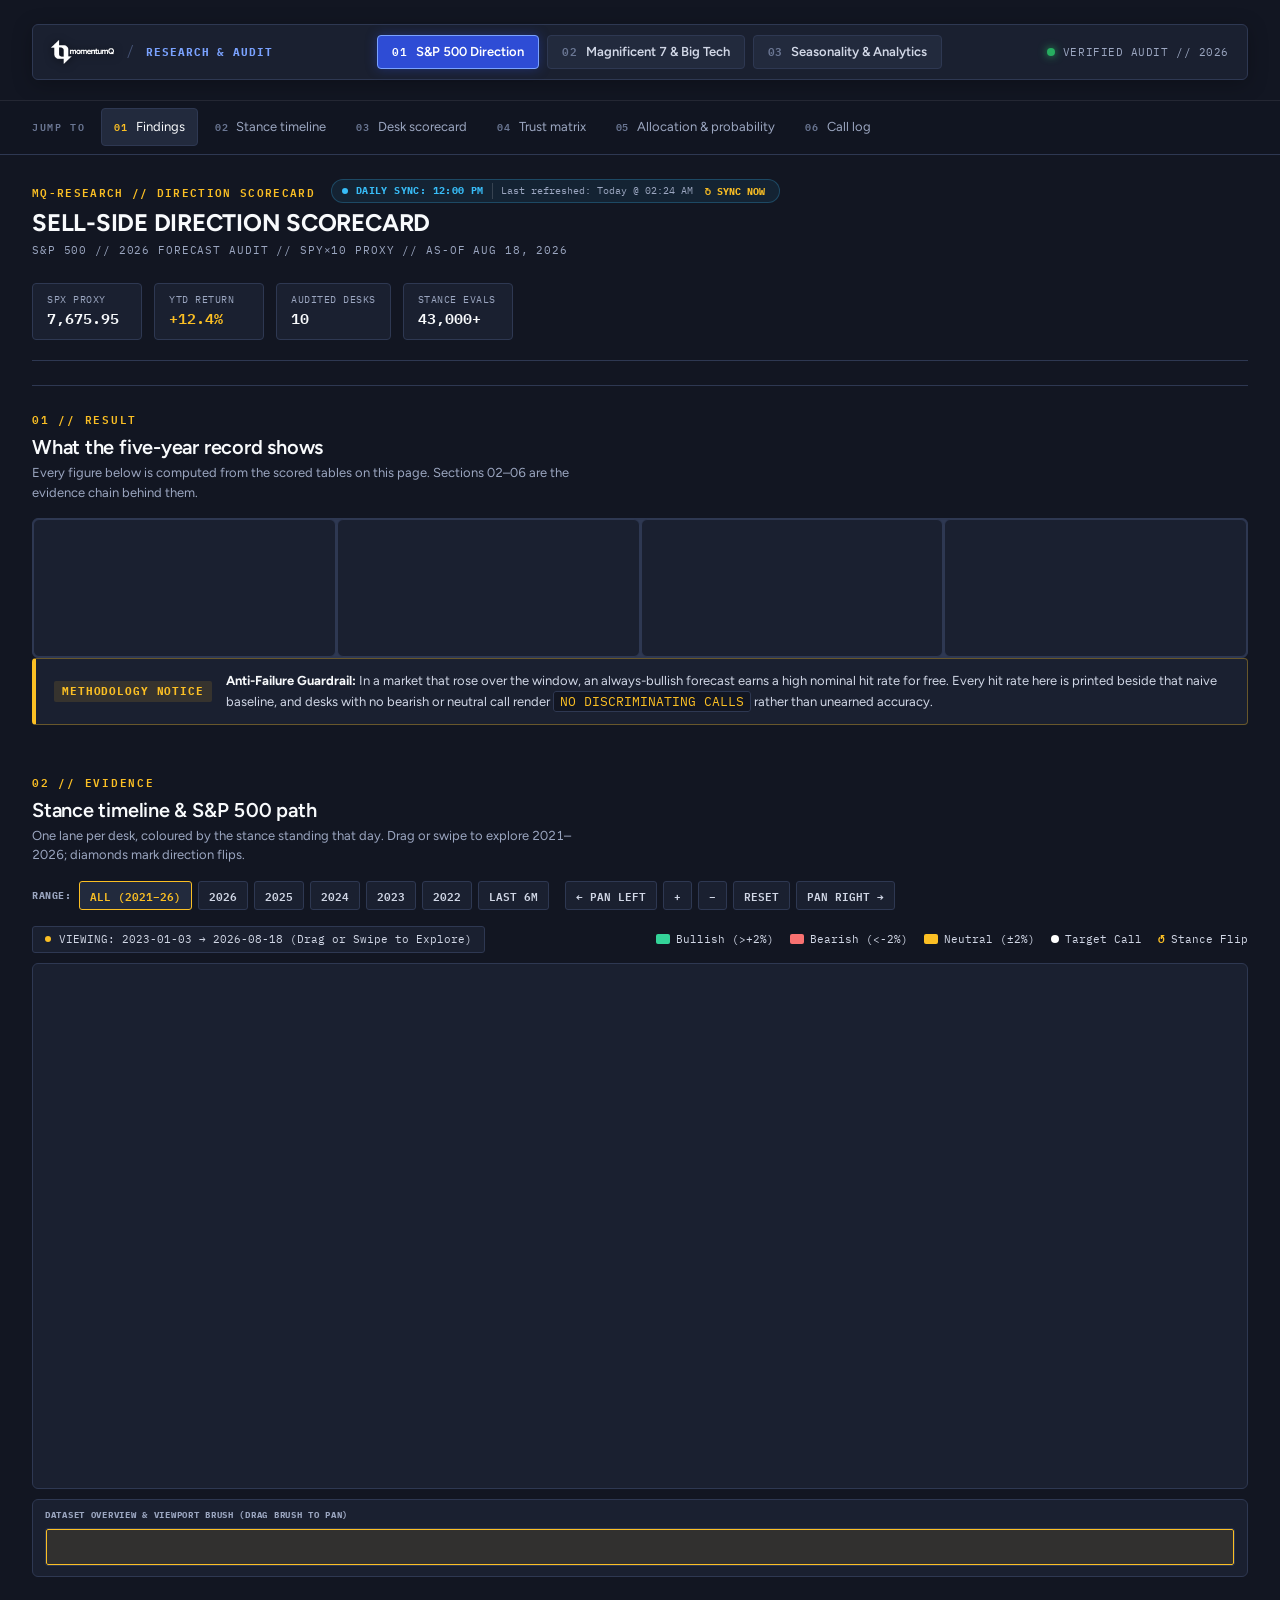
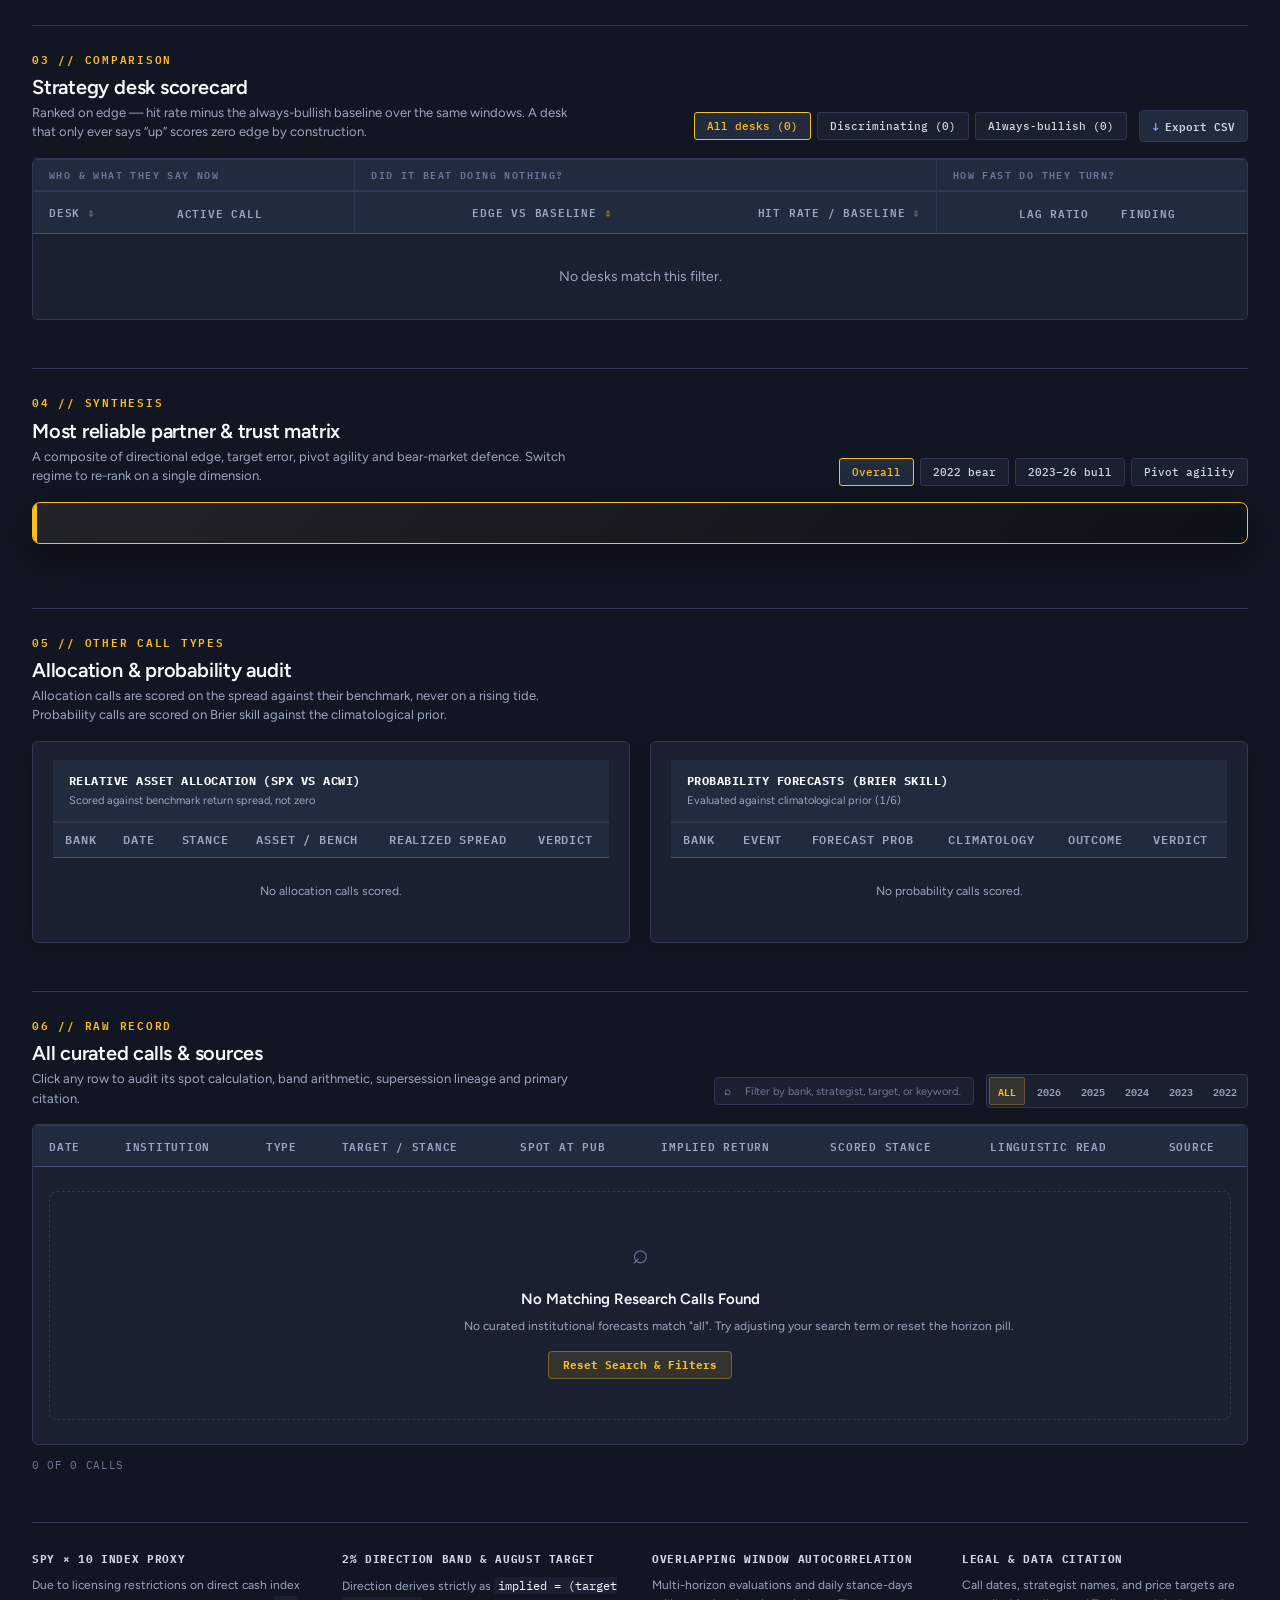
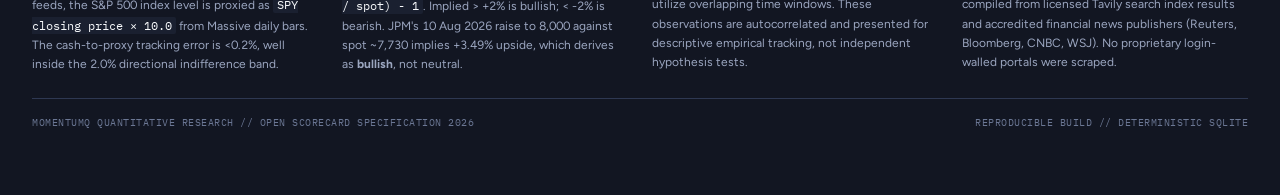
==== web/index.html @ 273754e3 "feat(ui): implement 3-pass quantitative blotter design and frontend polish - Unify design system wit" ====
<!DOCTYPE html>
<html lang="en">
<head>
  <meta charset="UTF-8">
  <meta name="viewport" content="width=device-width, initial-scale=1.0">
  <title>Sell-Side Direction Scorecard — S&amp;P 500 (2026)</title>
  <meta name="description" content="Directional and allocation scorecard evaluating 2026 S&amp;P 500 sell-side research calls against realized market moves and benchmark performance.">
  <link rel="preconnect" href="https://fonts.googleapis.com">
  <link rel="preconnect" href="https://fonts.gstatic.com" crossorigin>
  <link href="https://fonts.googleapis.com/css2?family=Figtree:ital,wght@0,400;0,500;0,600;0,700;0,800;1,400&family=IBM+Plex+Mono:ital,wght@0,400;0,500;0,600;0,700;1,400&family=IBM+Plex+Sans:ital,wght@0,400;0,500;0,600;0,700;1,400&display=swap" rel="stylesheet">
  <link rel="stylesheet" href="styles.css">
</head>
<body>
  <div class="blotter-container">
    <!-- Top Global App Navigation -->
    <div class="app-global-nav">
      <div class="nav-brand-wrap">
        <a href="index.html" class="nav-brand-link" style="display:flex; align-items:center; text-decoration:none;">
          <img src="images/logo.png" alt="MomentumQ" class="nav-brand-logo" height="24">
        </a>
        <span class="nav-brand-divider">/</span>
        <span class="nav-brand-suite">RESEARCH &amp; AUDIT</span>
      </div>
      <div class="nav-tabs-wrapper">
        <a href="index.html" class="nav-page-btn active" aria-current="page"><span class="nav-page-num">01</span> S&amp;P 500 Direction</a>
        <a href="mag7.html" class="nav-page-btn"><span class="nav-page-num">02</span> Magnificent 7 &amp; Big Tech</a>
        <a href="seasonality.html" class="nav-page-btn"><span class="nav-page-num">03</span> Seasonality &amp; Analytics</a>
      </div>
      <div class="nav-status-badge">
        <span class="live-pulse"></span>
        <span>VERIFIED AUDIT // 2026</span>
      </div>
    </div>

    <!-- Sticky section index: a 6-screen page needs a way back -->
    <nav class="section-rail" id="sectionRail" aria-label="Section navigation">
      <span class="rail-label">JUMP TO</span>
      <div class="rail-links">
        <a class="rail-link" href="#sectionFindings"><span class="rail-num">01</span> Findings</a>
        <a class="rail-link" href="#sectionTimeline"><span class="rail-num">02</span> Stance timeline</a>
        <a class="rail-link" href="#sectionScorecard"><span class="rail-num">03</span> Desk scorecard</a>
        <a class="rail-link" href="#sectionPartners"><span class="rail-num">04</span> Trust matrix</a>
        <a class="rail-link" href="#sectionMacro"><span class="rail-num">05</span> Allocation &amp; probability</a>
        <a class="rail-link" href="#sectionCalls"><span class="rail-num">06</span> Call log</a>
      </div>
    </nav>

    <!-- Header -->
    <header class="blotter-header">
      <div class="brand-row">
        <div class="brand-title">
          <div class="brand-top-meta">
            <span class="brand-tag">MQ-RESEARCH // DIRECTION SCORECARD</span>
            <div class="sync-status-indicator" id="syncStatusIndicator">
              <span class="sync-dot pulsing"></span>
              <span class="sync-text" id="syncStatusText">DAILY SYNC: 12:00 PM</span>
              <span class="sync-time" id="syncTimeText">Last refreshed: Checking...</span>
              <button class="sync-now-btn" id="syncNowBtn" title="Fetch latest data from database immediately">&#8635; SYNC NOW</button>
            </div>
          </div>
          <h1>SELL-SIDE DIRECTION SCORECARD</h1>
          <span class="subhead">S&amp;P 500 // 2026 FORECAST AUDIT // SPY&times;10 PROXY // AS-OF AUG 18, 2026</span>
        </div>
        <div class="stats-ticker" id="statsTicker">
          <div class="ticker-box">
            <span class="ticker-label">SPX PROXY</span>
            <span class="ticker-val" id="tickerSpx">7,675.95</span>
          </div>
          <div class="ticker-box">
            <span class="ticker-label">YTD RETURN</span>
            <span class="ticker-val highlight-gold" id="tickerYtd">+12.4%</span>
          </div>
          <div class="ticker-box">
            <span class="ticker-label">AUDITED DESKS</span>
            <span class="ticker-val" id="tickerDesks">10</span>
          </div>
          <div class="ticker-box">
            <span class="ticker-label">STANCE EVALS</span>
            <span class="ticker-val" id="tickerObs">43,000+</span>
          </div>
        </div>
      </div>
    </header>

    <!-- Findings: the page states its result before showing the evidence -->
    <section class="section-findings" id="sectionFindings">
      <div class="section-title-row">
        <div class="section-heading">
          <span class="section-kicker">01 // RESULT</span>
          <h2>What the five-year record shows</h2>
          <span class="section-meta">Every figure below is computed from the scored tables on this page. Sections 02&ndash;06 are the evidence chain behind them.</span>
        </div>
      </div>
      <div class="findings-grid" id="findingsGrid">
        <div class="skeleton-card skeleton-shimmer"><div class="skeleton-box" style="width:40%;"></div><div class="skeleton-box" style="width:75%; height:28px;"></div><div class="skeleton-box" style="width:90%;"></div></div>
        <div class="skeleton-card skeleton-shimmer"><div class="skeleton-box" style="width:40%;"></div><div class="skeleton-box" style="width:75%; height:28px;"></div><div class="skeleton-box" style="width:90%;"></div></div>
        <div class="skeleton-card skeleton-shimmer"><div class="skeleton-box" style="width:40%;"></div><div class="skeleton-box" style="width:75%; height:28px;"></div><div class="skeleton-box" style="width:90%;"></div></div>
        <div class="skeleton-card skeleton-shimmer"><div class="skeleton-box" style="width:40%;"></div><div class="skeleton-box" style="width:75%; height:28px;"></div><div class="skeleton-box" style="width:90%;"></div></div>
      </div>
      <div class="alert-banner">
        <div class="alert-badge">METHODOLOGY NOTICE</div>
        <div class="alert-text">
          <strong>Anti-Failure Guardrail:</strong> In a market that rose over the window, an always-bullish forecast earns a high nominal hit rate for free. Every hit rate here is printed beside that naive baseline, and desks with no bearish or neutral call render <code>NO DISCRIMINATING CALLS</code> rather than unearned accuracy.
        </div>
      </div>
    </section>

    <!-- Hero Stance Timeline Section -->
    <section class="section-timeline" id="sectionTimeline">
      <div class="section-title-row">
        <div class="section-heading">
          <span class="section-kicker">02 // EVIDENCE</span>
          <h2>Stance timeline &amp; S&amp;P&nbsp;500 path</h2>
          <span class="section-meta">One lane per desk, coloured by the stance standing that day. Drag or swipe to explore 2021&ndash;2026; diamonds mark direction flips.</span>
        </div>
        <div class="timeline-controls-bar">
          <div class="timeline-presets">
            <span class="preset-label">RANGE:</span>
            <button class="preset-btn active" data-range="all" id="rangeAll">ALL (2021–26)</button>
            <button class="preset-btn" data-range="2026" id="range2026">2026</button>
            <button class="preset-btn" data-range="2025" id="range2025">2025</button>
            <button class="preset-btn" data-range="2024" id="range2024">2024</button>
            <button class="preset-btn" data-range="2023" id="range2023">2023</button>
            <button class="preset-btn" data-range="2022" id="range2022">2022</button>
            <button class="preset-btn" data-range="6m" id="range6m">LAST 6M</button>
          </div>
          <div class="timeline-pan-nav">
            <button class="nav-btn" id="panLeftBtn" title="Pan Left (Earlier)">&larr; PAN LEFT</button>
            <button class="nav-btn" id="zoomInBtn" title="Zoom In">+</button>
            <button class="nav-btn" id="zoomOutBtn" title="Zoom Out">&minus;</button>
            <button class="nav-btn" id="panResetBtn" title="Reset Range">RESET</button>
            <button class="nav-btn" id="panRightBtn" title="Pan Right (Later)">PAN RIGHT &rarr;</button>
          </div>
        </div>
      </div>

      <div class="timeline-status-row">
        <div class="timeline-range-badge" id="timelineRangeBadge">
          <span class="range-dot"></span>
          <span id="rangeBadgeText">VIEWING: 2023-01-03 &rarr; 2026-08-18 (Drag or Swipe to Explore)</span>
        </div>
        <div class="timeline-legend">
          <span class="legend-item"><span class="legend-box stance-bullish"></span> Bullish (&gt;+2%)</span>
          <span class="legend-item"><span class="legend-box stance-bearish"></span> Bearish (&lt;-2%)</span>
          <span class="legend-item"><span class="legend-box stance-neutral"></span> Neutral (&plusmn;2%)</span>
          <span class="legend-item"><span class="legend-dot call-dot-icon"></span> Target Call</span>
          <span class="legend-item"><span class="legend-flip-icon">&olarr;</span> Stance Flip</span>
        </div>
      </div>

      <div class="timeline-canvas-container" id="timelineContainer">
        <!-- Dynamic Interactive Timeline SVG rendered here -->
        <svg id="timelineSvg" preserveAspectRatio="xMidYMid meet"></svg>
        <div class="timeline-crosshair" id="timelineCrosshair" style="display: none;"></div>
        <div class="timeline-tooltip" id="timelineTooltip" style="display: none;"></div>
      </div>

      <!-- Mini-Map Overview Navigator -->
      <div class="minimap-container" id="minimapContainer">
        <div class="minimap-label">DATASET OVERVIEW &amp; VIEWPORT BRUSH (DRAG BRUSH TO PAN)</div>
        <div class="minimap-canvas-box">
          <svg id="minimapSvg" preserveAspectRatio="none"></svg>
          <div class="minimap-brush" id="minimapBrush"></div>
        </div>
      </div>
    </section>

    <!-- Scorecard Blotter Section -->
    <section class="section-scorecard" id="sectionScorecard">
      <div class="section-title-row">
        <div class="section-heading">
          <span class="section-kicker">03 // COMPARISON</span>
          <h2>Strategy desk scorecard</h2>
          <span class="section-meta">Ranked on edge &mdash; hit rate minus the always-bullish baseline over the same windows. A desk that only ever says &ldquo;up&rdquo; scores zero edge by construction.</span>
        </div>
        <div class="section-controls">
          <div class="table-filter-tabs" id="scorecardFilterTabs">
            <button class="tab-btn active" data-filter="all" id="tabAll">All desks</button>
            <button class="tab-btn" data-filter="discriminating" id="tabDiscrim">Discriminating</button>
            <button class="tab-btn" data-filter="always_bullish" id="tabAlwaysBullish">Always-bullish</button>
          </div>
          <button class="export-btn" id="exportScorecardCsvBtn" title="Export Desk Scorecard as CSV">
            <span class="export-icon">&darr;</span> Export CSV
          </button>
        </div>
      </div>

      <div class="table-responsive">
        <table class="blotter-table" id="scorecardTable">
          <thead>
            <tr class="col-groups">
              <th colspan="2">WHO &amp; WHAT THEY SAY NOW</th>
              <th colspan="2" class="group-start">DID IT BEAT DOING NOTHING?</th>
              <th colspan="2" class="group-start">HOW FAST DO THEY TURN?</th>
            </tr>
            <tr>
              <th class="sortable" tabindex="0" role="columnheader" aria-sort="none" data-sort="name">DESK <span class="sort-icon">&updownarrow;</span></th>
              <th>ACTIVE CALL</th>
              <th class="sortable text-right group-start" tabindex="0" role="columnheader" aria-sort="descending" data-sort="stance_day_edge">EDGE VS BASELINE <span class="sort-icon">&updownarrow;</span></th>
              <th class="sortable text-right" tabindex="0" role="columnheader" aria-sort="none" data-sort="stance_day_hit_rate">HIT RATE / BASELINE <span class="sort-icon">&updownarrow;</span></th>
              <th class="text-right group-start">LAG RATIO</th>
              <th>FINDING</th>
            </tr>
          </thead>
          <tbody id="scorecardTbody">
            <tr class="skeleton-row"><td colspan="6"><div class="skeleton-box skeleton-shimmer"></div></td></tr>
            <tr class="skeleton-row"><td colspan="6"><div class="skeleton-box skeleton-shimmer"></div></td></tr>
            <tr class="skeleton-row"><td colspan="6"><div class="skeleton-box skeleton-shimmer"></div></td></tr>
          </tbody>
        </table>
      </div>
    </section>

    <!-- Most Reliable Partner & Trust Matrix Section -->
    <section class="section-partners" id="sectionPartners">
      <div class="section-title-row">
        <div class="section-heading">
          <span class="section-kicker">04 // SYNTHESIS</span>
          <h2>Most reliable partner &amp; trust matrix</h2>
          <span class="section-meta">A composite of directional edge, target error, pivot agility and bear-market defence. Switch regime to re-rank on a single dimension.</span>
        </div>
        <div class="section-controls">
          <div class="table-filter-tabs" id="partnerRegimeTabs">
            <button class="tab-btn active" data-regime="overall" id="tabRegimeOverall">Overall</button>
            <button class="tab-btn" data-regime="bear" id="tabRegimeBear">2022 bear</button>
            <button class="tab-btn" data-regime="bull" id="tabRegimeBull">2023&ndash;26 bull</button>
            <button class="tab-btn" data-regime="agility" id="tabRegimeAgility">Pivot agility</button>
          </div>
        </div>
      </div>

      <p class="section-meta" id="partnerExclusionNote" style="margin-bottom:1rem;"></p>

      <!-- Spotlight #1 Partner Hero Box -->
      <div class="spotlight-partner-box" id="spotlightPartnerBox">
        <!-- Rendered dynamically by app.js -->
      </div>

      <!-- Partner Reliability Cards Grid -->
      <div class="partner-cards-grid" id="partnerCardsGrid">
        <!-- Rendered dynamically by app.js -->
      </div>
    </section>

    <!-- Allocation & Macro Calls Section -->
    <section class="section-macro" id="sectionMacro">
      <div class="section-title-row">
        <div class="section-heading">
          <span class="section-kicker">05 // OTHER CALL TYPES</span>
          <h2>Allocation &amp; probability audit</h2>
          <span class="section-meta">Allocation calls are scored on the spread against their benchmark, never on a rising tide. Probability calls are scored on Brier skill against the climatological prior.</span>
        </div>
      </div>
      <div class="macro-grid">
        <!-- Allocation Table -->
        <div class="macro-card">
          <div class="card-header">
            <h3>RELATIVE ASSET ALLOCATION (SPX VS ACWI)</h3>
            <span class="card-note">Scored against benchmark return spread, not zero</span>
          </div>
          <table class="blotter-table compact-table">
            <thead>
              <tr>
                <th>BANK</th>
                <th>DATE</th>
                <th>STANCE</th>
                <th>ASSET / BENCH</th>
                <th>REALIZED SPREAD</th>
                <th>VERDICT</th>
              </tr>
            </thead>
            <tbody id="allocationTbody">
              <!-- Rendered by app.js -->
            </tbody>
          </table>
        </div>

        <!-- Probability Table -->
        <div class="macro-card">
          <div class="card-header">
            <h3>PROBABILITY FORECASTS (BRIER SKILL)</h3>
            <span class="card-note">Evaluated against climatological prior (1/6)</span>
          </div>
          <table class="blotter-table compact-table">
            <thead>
              <tr>
                <th>BANK</th>
                <th>EVENT</th>
                <th>FORECAST PROB</th>
                <th>CLIMATOLOGY</th>
                <th>OUTCOME</th>
                <th>VERDICT</th>
              </tr>
            </thead>
            <tbody id="probabilityTbody">
              <!-- Rendered by app.js -->
            </tbody>
          </table>
        </div>
      </div>
    </section>

    <!-- Detailed Call Log Section -->
    <section class="section-calls-log" id="sectionCalls">
      <div class="section-title-row">
        <div class="section-heading">
          <span class="section-kicker">06 // RAW RECORD</span>
          <h2>All curated calls &amp; sources</h2>
          <span class="section-meta">Click any row to audit its spot calculation, band arithmetic, supersession lineage and primary citation.</span>
        </div>
        <div class="calls-filter-controls">
          <div class="search-input-wrapper">
            <span class="search-icon">&telrec;</span>
            <input type="text" id="callsSearchInput" placeholder="Filter by bank, strategist, target, or keyword... (/)" aria-label="Search calls">
            <button class="search-clear-btn" id="callsSearchClearBtn" aria-label="Clear search">&times;</button>
          </div>
          <div class="horizon-filter-pills" id="horizonFilterPills">
            <button class="pill-btn active" data-horizon="all">ALL</button>
            <button class="pill-btn" data-horizon="YE_2026">2026</button>
            <button class="pill-btn" data-horizon="YE_2025">2025</button>
            <button class="pill-btn" data-horizon="YE_2024">2024</button>
            <button class="pill-btn" data-horizon="YE_2023">2023</button>
            <button class="pill-btn" data-horizon="YE_2022">2022</button>
          </div>
        </div>
      </div>
      <div class="table-responsive">
        <table class="blotter-table" id="callsTable">
          <thead>
            <tr>
              <th>DATE</th>
              <th>INSTITUTION</th>
              <th>TYPE</th>
              <th>TARGET / STANCE</th>
              <th>SPOT AT PUB</th>
              <th>IMPLIED RETURN</th>
              <th>SCORED STANCE</th>
              <th>LINGUISTIC READ</th>
              <th>SOURCE</th>
            </tr>
          </thead>
          <tbody id="callsTbody">
            <tr class="skeleton-row"><td colspan="9"><div class="skeleton-box skeleton-shimmer"></div></td></tr>
            <tr class="skeleton-row"><td colspan="9"><div class="skeleton-box skeleton-shimmer"></div></td></tr>
            <tr class="skeleton-row"><td colspan="9"><div class="skeleton-box skeleton-shimmer"></div></td></tr>
          </tbody>
        </table>
      </div>
      <div class="table-footnote">
        <span class="result-count" id="callsResultCount"></span>
        <button class="load-more-btn" id="callsLoadMoreBtn" hidden>SHOW MORE</button>
      </div>
    </section>

    <!-- Technical Footnotes -->
    <footer class="blotter-footer">
      <div class="footer-grid">
        <div class="footer-col">
          <h4>SPY &times; 10 INDEX PROXY</h4>
          <p>
            Due to licensing restrictions on direct cash index feeds, the S&amp;P 500 index level is proxied as <code>SPY closing price &times; 10.0</code> from Massive daily bars. The cash-to-proxy tracking error is &lt;0.2%, well inside the 2.0% directional indifference band.
          </p>
        </div>
        <div class="footer-col">
          <h4>2% DIRECTION BAND &amp; AUGUST TARGET</h4>
          <p>
            Direction derives strictly as <code>implied = (target / spot) - 1</code>. Implied &gt; +2% is bullish; &lt; -2% is bearish. JPM's 10 Aug 2026 raise to 8,000 against spot ~7,730 implies +3.49% upside, which derives as <strong>bullish</strong>, not neutral.
          </p>
        </div>
        <div class="footer-col">
          <h4>OVERLAPPING WINDOW AUTOCORRELATION</h4>
          <p>
            Multi-horizon evaluations and daily stance-days utilize overlapping time windows. These observations are autocorrelated and presented for descriptive empirical tracking, not independent hypothesis tests.
          </p>
        </div>
        <div class="footer-col">
          <h4>LEGAL &amp; DATA CITATION</h4>
          <p>
            Call dates, strategist names, and price targets are compiled from licensed Tavily search index results and accredited financial news publishers (Reuters, Bloomberg, CNBC, WSJ). No proprietary login-walled portals were scraped.
          </p>
        </div>
      </div>
      <div class="footer-bottom">
        <span>MOMENTUMQ QUANTITATIVE RESEARCH // OPEN SCORECARD SPECIFICATION 2026</span>
        <span>REPRODUCIBLE BUILD // DETERMINISTIC SQLITE</span>
      </div>
    </footer>
  </div>

  <!-- Call Detail Modal / Drawer -->
  <div class="modal-backdrop" id="modalBackdrop" style="display: none;" role="dialog" aria-modal="true" aria-labelledby="modalTitle">
    <div class="modal-dialog">
      <div class="modal-header">
        <div class="modal-title-box">
          <span class="modal-tag" id="modalTag">CALL DETAIL INSPECTOR</span>
          <h3 id="modalTitle">JPMorgan — 2026-08-10 Target 8,000</h3>
        </div>
        <button class="modal-close-btn" id="modalCloseBtn" aria-label="Close dialog">&times;</button>
      </div>
      <div class="modal-body" id="modalBody">
        <!-- Rendered by app.js -->
      </div>
    </div>
  </div>

  <!-- Floating Back to Top Button -->
  <button id="backToTopBtn" class="back-to-top-btn" title="Back to top" aria-label="Back to top">&uarr;</button>

  <script src="app.js"></script>
</body>
</html>
---- web/styles.css ----
/* ==========================================================================
   SELL-SIDE DIRECTION SCORECARD — MOMENTUMQ DESIGN SYSTEM
   Art Direction: MomentumQ Blueprint (matching moq-website & vorenq)
   Fonts: Figtree, IBM Plex Sans & IBM Plex Mono
   Palette: Deep Navy Canvas (#1a1f2e), Slate Surface (#222838),
            MomentumQ Royal Accent (#2e4cd5 / #7aa2ff), Okabe Status
   ========================================================================== */

:root {
  /* Surfaces — matching institutional quantitative design system */
  --bg-canvas: #121622;
  --bg-surface: #1a2030;
  --bg-surface-elevated: #222a3d;
  --bg-surface-hover: #2b354d;
  --bg-input: #0f131d;
  --bg-rail: rgba(18, 22, 34, 0.96);

  /* Hairlines & Rules */
  --border-subtle: #2e3852;
  --border-strong: #455375;
  --border-focus: #7aa2ff;
  --border-hairline: rgba(255, 255, 255, 0.08);

  /* Ink Ramp — WCAG 2.1 AA compliant */
  --text-primary: #f8fafc;
  --text-secondary: #d1d7e6;
  --text-muted: #9ba6c0;
  --text-dim: #6b7794;

  /* Type scale */
  --fs-display: 1.75rem;   /* 28px — page title */
  --fs-section: 1.25rem;   /* 20px — section title */
  --fs-body: 0.9375rem;    /* 15px — prose */
  --fs-data: 0.875rem;     /* 14px — table cells */
  --fs-meta: 0.8125rem;    /* 13px — descriptions */
  --fs-label: 0.6875rem;   /* 11px — mono kickers, column heads */

  /* 8pt spacing scale */
  --sp-1: 0.25rem; --sp-2: 0.5rem;  --sp-3: 0.75rem; --sp-4: 1rem;
  --sp-5: 1.5rem;  --sp-6: 2rem;    --sp-7: 3rem;    --sp-8: 4rem;

  --ease-out: cubic-bezier(0.16, 1, 0.3, 1);

  /* Brand Accent: MomentumQ Royal Cobalt & Light Cyan Foreground */
  --accent-primary: #2e4cd5;
  --accent-fg: #7aa2ff;
  --accent-bright: #4a6aef;
  --accent-wash: rgba(46, 76, 213, 0.14);

  /* Alpha Gold / Edge Accent */
  --accent-gold: #fbbf24;
  --accent-gold-bright: #fde047;
  --accent-gold-bg: rgba(251, 191, 36, 0.12);
  --accent-gold-border: rgba(251, 191, 36, 0.35);

  /* Terminal Cyan */
  --accent-cyan: #38bdf8;
  --accent-cyan-bg: rgba(56, 189, 248, 0.12);
  --accent-cyan-border: rgba(56, 189, 248, 0.35);

  /* Status Colors (Okabe-Ito Colorblind Safe) */
  --stance-bullish: #34d399;
  --stance-bullish-bg: rgba(52, 211, 153, 0.14);
  --stance-bullish-border: rgba(52, 211, 153, 0.35);

  --stance-bearish: #f87171;
  --stance-bearish-bg: rgba(248, 113, 113, 0.14);
  --stance-bearish-border: rgba(248, 113, 113, 0.35);

  --stance-neutral: #fbbf24;
  --stance-neutral-bg: rgba(251, 191, 36, 0.14);
  --stance-neutral-border: rgba(251, 191, 36, 0.35);

  --status-too-early: #718096;

  --stance-bullish-mark: #34d399;
  --stance-bearish-mark: #f87171;
  --stance-neutral-mark: #fbbf24;

  --font-sans: 'Figtree', 'IBM Plex Sans', -apple-system, BlinkMacSystemFont, 'Segoe UI', Roboto, sans-serif;
  --font-mono: 'IBM Plex Mono', ui-monospace, SFMono-Regular, Menlo, Monaco, Consolas, monospace;

  /* Elevation Shadows */
  --shadow-sm: 0 1px 3px rgba(0, 0, 0, 0.35);
  --shadow-md: 0 4px 16px rgba(0, 0, 0, 0.45);
  --shadow-lg: 0 12px 32px rgba(0, 0, 0, 0.6);
  --shadow-modal: 0 24px 48px -12px rgba(0, 0, 0, 0.85), 0 0 0 1px rgba(255, 255, 255, 0.08);
}

@media (prefers-reduced-motion: reduce) {
  *, *::before, *::after {
    animation-duration: 0.01ms !important;
    animation-iteration-count: 1 !important;
    transition-duration: 0.01ms !important;
    scroll-behavior: auto !important;
  }
}

html { scroll-behavior: smooth; }

::selection {
  background: var(--accent-gold-bg);
  color: var(--text-primary);
}

:where(a, button, input, [tabindex]):focus-visible {
  outline: none;
  box-shadow: 0 0 0 2px var(--bg-canvas), 0 0 0 4px var(--accent-fg);
  border-radius: 4px;
}

*, *::before, *::after {
  box-sizing: border-box;
  margin: 0;
  padding: 0;
}

body {
  background-color: var(--bg-canvas);
  color: var(--text-primary);
  font-family: var(--font-sans);
  font-size: var(--fs-body);
  line-height: 1.55;
  font-variant-numeric: tabular-nums;
  -webkit-font-smoothing: antialiased;
  -moz-osx-font-smoothing: grayscale;
}

.blotter-container {
  max-width: 1440px;
  margin: 0 auto;
  padding: var(--sp-5) var(--sp-6) var(--sp-8);
}

@media (max-width: 720px) {
  .blotter-container { padding: var(--sp-4) var(--sp-4) var(--sp-7); }
}

/* ==========================================================================
   Header & Brand
   ========================================================================== */

.blotter-header {
  border-bottom: 1px solid var(--border-subtle);
  padding-bottom: 20px;
  margin-bottom: 24px;
}

.brand-row {
  display: flex;
  justify-content: space-between;
  align-items: flex-end;
  gap: 24px;
  flex-wrap: wrap;
}

.brand-top-meta {
  display: flex;
  align-items: center;
  gap: 16px;
  margin-bottom: 6px;
  flex-wrap: wrap;
}

.brand-tag {
  display: inline-block;
  font-family: var(--font-mono);
  font-size: 11px;
  font-weight: 600;
  letter-spacing: 0.12em;
  color: var(--accent-gold);
}

.sync-status-indicator {
  display: inline-flex;
  align-items: center;
  gap: 8px;
  background: rgba(56, 189, 248, 0.08);
  border: 1px solid rgba(56, 189, 248, 0.25);
  border-radius: 14px;
  padding: 3px 10px;
  font-family: var(--font-mono);
  font-size: 10px;
}

.sync-dot {
  width: 6px;
  height: 6px;
  border-radius: 50%;
  background: #38bdf8;
  flex-shrink: 0;
}

.sync-dot.pulsing {
  box-shadow: 0 0 0 0 rgba(56, 189, 248, 0.7);
  animation: syncPulse 2s infinite;
}

@keyframes syncPulse {
  0% {
    transform: scale(0.95);
    box-shadow: 0 0 0 0 rgba(56, 189, 248, 0.7);
  }
  70% {
    transform: scale(1);
    box-shadow: 0 0 0 6px rgba(56, 189, 248, 0);
  }
  100% {
    transform: scale(0.95);
    box-shadow: 0 0 0 0 rgba(56, 189, 248, 0);
  }
}

.sync-text {
  font-weight: 700;
  color: #38bdf8;
  letter-spacing: 0.04em;
}

.sync-time {
  color: var(--text-muted);
  border-left: 1px solid rgba(255, 255, 255, 0.15);
  padding-left: 8px;
}

.sync-now-btn {
  background: none;
  border: none;
  color: var(--accent-gold);
  font-family: var(--font-mono);
  font-size: 10px;
  font-weight: 700;
  cursor: pointer;
  padding: 1px 4px;
  border-radius: 2px;
  transition: all 0.15s ease;
}

.sync-now-btn:hover {
  color: #fff;
  text-decoration: underline;
}

.sync-now-btn.spinning {
  animation: spin 0.8s linear infinite;
}

@keyframes spin {
  from { transform: rotate(0deg); }
  to { transform: rotate(360deg); }
}

.brand-title h1 {
  font-size: 24px;
  font-weight: 700;
  letter-spacing: -0.01em;
  color: var(--text-primary);
  line-height: 1.2;
}

.brand-title .subhead {
  display: block;
  font-family: var(--font-mono);
  font-size: 11px;
  color: var(--text-muted);
  letter-spacing: 0.08em;
  margin-top: 4px;
}

.stats-ticker {
  display: flex;
  gap: 12px;
}

.ticker-box {
  background: var(--bg-surface);
  border: 1px solid var(--border-subtle);
  border-radius: 4px;
  padding: 8px 14px;
  min-width: 110px;
}

.ticker-label {
  display: block;
  font-family: var(--font-mono);
  font-size: 10px;
  color: var(--text-muted);
  letter-spacing: 0.05em;
}

.ticker-val {
  font-family: var(--font-mono);
  font-size: 15px;
  font-weight: 600;
  color: var(--text-primary);
  font-variant-numeric: tabular-nums;
}

.ticker-val.highlight-gold {
  color: var(--accent-gold);
}

/* ==========================================================================
   Alert Banner
   ========================================================================== */

.alert-banner {
  display: flex;
  align-items: center;
  gap: 14px;
  background: var(--bg-surface);
  border: 1px solid var(--accent-gold-border);
  border-left: 4px solid var(--accent-gold);
  border-radius: 4px;
  padding: 12px 18px;
  margin-bottom: 28px;
}

.alert-badge {
  font-family: var(--font-mono);
  font-size: 11px;
  font-weight: 700;
  letter-spacing: 0.08em;
  color: var(--accent-gold);
  background: var(--accent-gold-bg);
  padding: 2px 8px;
  border-radius: 2px;
  white-space: nowrap;
}

.alert-text {
  font-size: 13px;
  color: var(--text-secondary);
}

.alert-text strong {
  color: var(--text-primary);
}

.alert-text code {
  font-family: var(--font-mono);
  background: var(--bg-canvas);
  border: 1px solid var(--border-subtle);
  padding: 1px 6px;
  border-radius: 3px;
  color: var(--accent-gold);
}

/* ==========================================================================
   Section Common
   ========================================================================== */

/* Sections are chapters, not a continuous stream: a wide gap and a rule above
   each one so the eye can find where a topic starts. */
section {
  margin-bottom: var(--sp-7);
  scroll-margin-top: 5.5rem;
}

.section-title-row {
  display: flex;
  justify-content: space-between;
  align-items: flex-end;
  gap: var(--sp-4);
  flex-wrap: wrap;
  padding-top: var(--sp-5);
  margin-bottom: var(--sp-4);
  border-top: 1px solid var(--border-subtle);
}

.section-timeline > .section-title-row { border-top: none; padding-top: 0; }

/* Mono index above the title — a third type role, used only for kickers. */
.section-kicker {
  display: block;
  font-family: var(--font-mono);
  font-size: var(--fs-label);
  font-weight: 600;
  letter-spacing: 0.16em;
  color: var(--accent-gold);
  margin-bottom: var(--sp-2);
}

.section-heading h2 {
  font-family: var(--font-sans);
  font-size: var(--fs-section);
  font-weight: 600;
  letter-spacing: -0.011em;
  line-height: 1.2;
  color: var(--text-primary);
  margin-bottom: var(--sp-1);
}

.section-meta {
  display: block;
  font-size: var(--fs-meta);
  line-height: 1.5;
  color: var(--text-muted);
  max-width: 68ch;
}

.section-controls {
  display: flex;
  align-items: center;
  gap: var(--sp-3);
  flex-wrap: wrap;
}

/* ==========================================================================
   Timeline Section
   ========================================================================== */

/* ==========================================================================
   Timeline Controls, Presets & Interactive Canvas
   ========================================================================== */

.timeline-controls-bar {
  display: flex;
  justify-content: space-between;
  align-items: center;
  gap: 16px;
  flex-wrap: wrap;
}

.timeline-presets {
  display: flex;
  align-items: center;
  gap: 6px;
}

.preset-label {
  font-family: var(--font-mono);
  font-size: 10px;
  font-weight: 700;
  color: var(--text-muted);
  letter-spacing: 0.05em;
  margin-right: 2px;
}

.preset-btn {
  background: var(--bg-surface);
  border: 1px solid var(--border-subtle);
  color: var(--text-secondary);
  font-family: var(--font-mono);
  font-size: 11px;
  font-weight: 600;
  padding: 4px 10px;
  border-radius: 3px;
  cursor: pointer;
  transition: all 0.15s ease;
}

.preset-btn:hover {
  background: var(--bg-surface-hover);
  color: var(--text-primary);
  border-color: var(--border-strong);
}

.preset-btn.active {
  background: var(--bg-surface-elevated);
  border-color: var(--accent-gold);
  color: var(--accent-gold);
}

.timeline-pan-nav {
  display: flex;
  align-items: center;
  gap: 6px;
}

.nav-btn {
  background: var(--bg-surface);
  border: 1px solid var(--border-subtle);
  color: var(--text-secondary);
  font-family: var(--font-mono);
  font-size: 11px;
  font-weight: 600;
  padding: 4px 10px;
  border-radius: 3px;
  cursor: pointer;
  transition: all 0.15s ease;
  user-select: none;
}

.nav-btn:hover {
  background: var(--bg-surface-hover);
  color: var(--text-primary);
  border-color: var(--accent-gold-border);
}

.timeline-status-row {
  display: flex;
  justify-content: space-between;
  align-items: center;
  margin-bottom: 10px;
  flex-wrap: wrap;
  gap: 12px;
}

.timeline-range-badge {
  display: inline-flex;
  align-items: center;
  gap: 8px;
  font-family: var(--font-mono);
  font-size: 11px;
  color: var(--text-secondary);
  background: var(--bg-surface);
  border: 1px solid var(--border-subtle);
  padding: 4px 12px;
  border-radius: 3px;
}

.range-dot {
  width: 6px;
  height: 6px;
  border-radius: 50%;
  background: var(--accent-gold);
  display: inline-block;
}

.timeline-legend {
  display: flex;
  gap: 16px;
  align-items: center;
  font-family: var(--font-mono);
  font-size: 11px;
  color: var(--text-secondary);
  flex-wrap: wrap;
}

.legend-item {
  display: inline-flex;
  align-items: center;
  gap: 6px;
}

.legend-box {
  width: 14px;
  height: 10px;
  border-radius: 2px;
  display: inline-block;
}

.stance-bullish {
  background: var(--stance-bullish);
  border: 1px solid var(--stance-bullish-border);
}

.stance-bearish {
  background: var(--stance-bearish);
  border: 1px solid var(--stance-bearish-border);
}

.stance-neutral {
  background: var(--stance-neutral);
  border: 1px solid var(--stance-neutral-border);
}

.legend-dot {
  width: 8px;
  height: 8px;
  background: #ffffff;
  border-radius: 50%;
  display: inline-block;
}

.legend-flip-icon {
  color: var(--accent-gold);
  font-weight: bold;
}

.timeline-canvas-container {
  background: var(--bg-surface);
  border: 1px solid var(--border-subtle);
  border-radius: 6px;
  padding: 16px 12px;
  position: relative;
  overflow: hidden;
  cursor: grab;
  user-select: none;
  touch-action: pan-y pinch-zoom;
}

.timeline-canvas-container.is-dragging {
  cursor: grabbing;
}

#timelineSvg {
  width: 100%;
  height: 500px;
  display: block;
}

.timeline-crosshair {
  position: absolute;
  top: 0;
  bottom: 0;
  width: 1px;
  background: var(--accent-gold);
  opacity: 0.6;
  pointer-events: none;
  z-index: 50;
}

.timeline-tooltip {
  position: absolute;
  background: var(--bg-surface-elevated);
  border: 1px solid var(--border-strong);
  border-radius: 4px;
  padding: 10px 14px;
  font-family: var(--font-mono);
  font-size: 11px;
  color: var(--text-primary);
  box-shadow: 0 12px 32px rgba(0,0,0,0.8);
  pointer-events: none;
  z-index: 100;
  max-width: 320px;
}

/* Mini-Map Navigator */
.minimap-container {
  margin-top: 10px;
  background: var(--bg-surface);
  border: 1px solid var(--border-subtle);
  border-radius: 6px;
  padding: 8px 12px 10px 12px;
}

.minimap-label {
  font-family: var(--font-mono);
  font-size: 9px;
  font-weight: 700;
  letter-spacing: 0.08em;
  color: var(--text-muted);
  margin-bottom: 6px;
}

.minimap-canvas-box {
  height: 38px;
  width: 100%;
  position: relative;
  background: var(--bg-canvas);
  border: 1px solid var(--border-subtle);
  border-radius: 3px;
  overflow: hidden;
}

#minimapSvg {
  width: 100%;
  height: 100%;
  display: block;
}

.minimap-brush {
  position: absolute;
  top: 0;
  bottom: 0;
  left: 0;
  width: 100%;
  background: rgba(229, 192, 123, 0.15);
  border: 1px solid var(--accent-gold);
  cursor: ew-resize;
  border-radius: 2px;
  transition: background-color 0.1s ease;
}

.minimap-brush:hover {
  background: rgba(229, 192, 123, 0.25);
}

/* ==========================================================================
   Blotter Tables
   ========================================================================== */

.table-filter-tabs {
  display: flex;
  gap: 6px;
}

.tab-btn {
  background: var(--bg-surface);
  border: 1px solid var(--border-subtle);
  color: var(--text-secondary);
  font-family: var(--font-mono);
  font-size: 11px;
  font-weight: 500;
  padding: 6px 12px;
  border-radius: 3px;
  cursor: pointer;
  transition: all 0.15s ease;
}

.tab-btn:hover {
  background: var(--bg-surface-hover);
  color: var(--text-primary);
}

.tab-btn.active {
  background: var(--bg-surface-elevated);
  border-color: var(--accent-gold);
  color: var(--accent-gold);
}

.table-responsive {
  width: 100%;
  overflow: auto;
  max-height: 42rem;
  border: 1px solid var(--border-subtle);
  border-radius: 6px;
  background: var(--bg-surface);
  scrollbar-color: var(--border-strong) transparent;
}

.table-responsive::-webkit-scrollbar { width: 10px; height: 10px; }
.table-responsive::-webkit-scrollbar-track { background: transparent; }
.table-responsive::-webkit-scrollbar-thumb {
  background: var(--border-strong);
  border-radius: 5px;
  border: 2px solid var(--bg-surface);
}

.table-responsive.is-auto-height { max-height: none; }

.blotter-table {
  width: 100%;
  min-width: 100%;
  border-collapse: separate;
  border-spacing: 0;
  text-align: left;
  font-size: var(--fs-data);
  font-variant-numeric: tabular-nums;
}

/* Header stays put while a long table scrolls. */
.blotter-table th {
  position: sticky;
  top: 0;
  z-index: 2;
  background: var(--bg-surface-elevated);
  color: var(--text-muted);
  font-family: var(--font-mono);
  font-size: var(--fs-label);
  font-weight: 600;
  letter-spacing: 0.07em;
  padding: var(--sp-3) var(--sp-4);
  border-bottom: 1px solid var(--border-strong);
  box-shadow: inset 0 1px 0 var(--border-hairline);
  white-space: nowrap;
}

/* Column-group band above the header row. */
.blotter-table thead tr.col-groups th {
  top: 0;
  z-index: 3;
  padding-top: var(--sp-2);
  padding-bottom: var(--sp-2);
  font-size: 0.625rem;
  letter-spacing: 0.14em;
  color: var(--text-dim);
  background: var(--bg-surface-elevated);
  border-bottom: 1px solid var(--border-subtle);
}
.blotter-table thead tr.col-groups + tr th { top: 1.9rem; }
.blotter-table thead th.group-start { border-left: 1px solid var(--border-subtle); }

.blotter-table th.sortable {
  cursor: pointer;
  user-select: none;
}

.blotter-table th.sortable:hover {
  color: var(--text-primary);
}

.sort-icon {
  font-size: 10px;
  opacity: 0.5;
}

.blotter-table td {
  padding: var(--sp-3) var(--sp-4);
  border-bottom: 1px solid var(--border-subtle);
  color: var(--text-secondary);
  white-space: nowrap;
  vertical-align: middle;
}

.blotter-table td.group-start { border-left: 1px solid var(--border-subtle); }

.blotter-table tbody tr {
  transition: background-color 0.12s var(--ease-out);
  cursor: pointer;
}

.blotter-table tbody tr:hover {
  background-color: var(--bg-surface-hover);
}

.blotter-table tbody tr:hover td:first-child {
  box-shadow: inset 2px 0 0 var(--accent-gold);
}

.blotter-table tr:last-child td {
  border-bottom: none;
}

.text-right {
  text-align: right;
}

/* Stance Badges */
.badge-stance {
  display: inline-flex;
  align-items: center;
  gap: 4px;
  font-family: var(--font-mono);
  font-size: 11px;
  font-weight: 600;
  padding: 2px 7px;
  border-radius: 3px;
  letter-spacing: 0.02em;
}

.badge-stance.bullish {
  background: var(--stance-bullish-bg);
  border: 1px solid var(--stance-bullish-border);
  color: #58a6ff;
}

.badge-stance.bearish {
  background: var(--stance-bearish-bg);
  border: 1px solid var(--stance-bearish-border);
  color: #ff7b72;
}

.badge-stance.neutral {
  background: var(--stance-neutral-bg);
  border: 1px solid var(--stance-neutral-border);
  color: var(--stance-neutral);
}

.badge-stance.too_early, .badge-stance.unresolved {
  background: rgba(100, 116, 139, 0.15);
  border: 1px solid rgba(100, 116, 139, 0.35);
  color: var(--text-muted);
}

.badge-no-discrim {
  display: inline-block;
  font-family: var(--font-mono);
  font-size: 11px;
  font-weight: 600;
  background: var(--accent-gold-bg);
  border: 1px solid var(--accent-gold-border);
  color: var(--accent-gold);
  padding: 3px 8px;
  border-radius: 3px;
  letter-spacing: 0.04em;
}

.badge-evaluated {
  display: inline-block;
  font-family: var(--font-mono);
  font-size: 11px;
  font-weight: 600;
  background: rgba(56, 189, 248, 0.1);
  border: 1px solid rgba(56, 189, 248, 0.3);
  color: #38bdf8;
  padding: 3px 8px;
  border-radius: 3px;
}

/* Edge cell highlighting */
.edge-val,
.edge-positive,
.edge-negative,
.edge-zero {
  font-family: var(--font-mono);
  font-weight: 600;
}

.edge-positive {
  color: var(--accent-gold) !important;
}

.edge-negative {
  color: #f87171 !important;
}

.edge-zero {
  color: var(--text-muted) !important;
}

/* ==========================================================================
   Section 03: Most Reliable Partner & Trust Matrix
   ========================================================================== */

.section-partners {
  margin-bottom: 40px;
}

.spotlight-partner-box {
  background: linear-gradient(135deg, rgba(229, 192, 123, 0.08) 0%, rgba(13, 17, 23, 0.95) 100%);
  border: 1px solid var(--accent-gold);
  border-radius: 8px;
  padding: 20px 24px;
  margin-bottom: 24px;
  box-shadow: 0 12px 36px rgba(0, 0, 0, 0.45);
  position: relative;
  overflow: hidden;
}

.spotlight-partner-box::before {
  content: "";
  position: absolute;
  top: 0;
  left: 0;
  width: 4px;
  height: 100%;
  background: var(--accent-gold);
}

.spotlight-header-row {
  display: flex;
  justify-content: space-between;
  align-items: flex-start;
  flex-wrap: wrap;
  gap: 16px;
  margin-bottom: 16px;
}

.spotlight-rank-tag {
  display: inline-flex;
  align-items: center;
  gap: 6px;
  background: var(--accent-gold-bg);
  border: 1px solid var(--accent-gold-border);
  color: var(--accent-gold);
  font-family: var(--font-mono);
  font-size: 11px;
  font-weight: 700;
  padding: 4px 10px;
  border-radius: 3px;
  letter-spacing: 0.06em;
  margin-bottom: 8px;
}

.spotlight-title {
  font-size: 20px;
  font-weight: 700;
  color: var(--text-primary);
  letter-spacing: -0.01em;
}

.spotlight-subtitle {
  font-size: 13px;
  color: var(--text-secondary);
  margin-top: 2px;
}

.spotlight-score-badge {
  text-align: right;
  background: var(--bg-surface-elevated);
  border: 1px solid var(--border-strong);
  padding: 10px 18px;
  border-radius: 6px;
}

.spotlight-score-val {
  font-family: var(--font-mono);
  font-size: 28px;
  font-weight: 700;
  color: var(--accent-gold);
  line-height: 1;
}

.spotlight-score-label {
  font-family: var(--font-mono);
  font-size: 10px;
  font-weight: 600;
  color: var(--text-muted);
  letter-spacing: 0.05em;
  margin-top: 4px;
}

.spotlight-body-grid {
  display: grid;
  grid-template-columns: repeat(auto-fit, minmax(200px, 1fr));
  gap: 16px;
  background: var(--bg-surface);
  border: 1px solid var(--border-subtle);
  border-radius: 6px;
  padding: 14px 18px;
  margin-bottom: 16px;
}

.spotlight-metric-item {
  display: flex;
  flex-direction: column;
  gap: 4px;
}

.spotlight-metric-label {
  font-family: var(--font-mono);
  font-size: 10px;
  font-weight: 600;
  color: var(--text-muted);
  letter-spacing: 0.04em;
}

.spotlight-metric-value {
  font-family: var(--font-mono);
  font-size: 15px;
  font-weight: 700;
  color: var(--text-primary);
}

.spotlight-insights-row {
  display: flex;
  gap: 16px;
  flex-wrap: wrap;
}

.spotlight-insights-col {
  flex: 1;
  min-width: 260px;
}

.spotlight-insights-col h4 {
  font-family: var(--font-mono);
  font-size: 11px;
  font-weight: 700;
  color: var(--text-muted);
  letter-spacing: 0.05em;
  margin-bottom: 8px;
}

.chips-list {
  display: flex;
  flex-direction: column;
  gap: 6px;
}

.chip-item {
  display: flex;
  align-items: center;
  gap: 8px;
  font-size: 12px;
  color: var(--text-secondary);
  background: var(--bg-surface);
  border: 1px solid var(--border-subtle);
  padding: 6px 10px;
  border-radius: 4px;
}

.chip-item.strength {
  border-left: 3px solid #38bdf8;
}

.chip-item.risk {
  border-left: 3px solid #f87171;
}

.chip-dot {
  width: 6px;
  height: 6px;
  border-radius: 50%;
  flex-shrink: 0;
}

.chip-item.strength .chip-dot {
  background: #38bdf8;
}

.chip-item.risk .chip-dot {
  background: #f87171;
}

/* Partner Cards Grid */
.partner-cards-grid {
  display: grid;
  grid-template-columns: repeat(auto-fill, minmax(320px, 1fr));
  gap: 16px;
}

.partner-card {
  background: var(--bg-surface);
  border: 1px solid var(--border-subtle);
  border-radius: 6px;
  padding: 16px;
  transition: all 0.15s ease;
  cursor: pointer;
  display: flex;
  flex-direction: column;
  justify-content: space-between;
}

.partner-card:hover {
  background: var(--bg-surface-hover);
  border-color: var(--border-strong);
  transform: translateY(-1px);
}

.partner-card-header {
  display: flex;
  justify-content: space-between;
  align-items: flex-start;
  margin-bottom: 12px;
}

.partner-rank-num {
  font-family: var(--font-mono);
  font-size: 14px;
  font-weight: 700;
  color: var(--accent-gold);
  margin-right: 6px;
}

.partner-card-name {
  font-size: 15px;
  font-weight: 700;
  color: var(--text-primary);
}

.partner-card-score {
  font-family: var(--font-mono);
  font-size: 18px;
  font-weight: 700;
  color: var(--accent-gold);
  background: var(--bg-surface-elevated);
  border: 1px solid var(--border-subtle);
  padding: 2px 8px;
  border-radius: 4px;
}

.tier-badge {
  display: inline-block;
  font-family: var(--font-mono);
  font-size: 10px;
  font-weight: 700;
  padding: 2px 7px;
  border-radius: 3px;
  margin-top: 4px;
  letter-spacing: 0.03em;
}

.tier-1 {
  background: rgba(229, 192, 123, 0.15);
  border: 1px solid var(--accent-gold);
  color: var(--accent-gold);
}

.tier-2 {
  background: rgba(56, 189, 248, 0.15);
  border: 1px solid rgba(56, 189, 248, 0.5);
  color: #38bdf8;
}

.tier-3 {
  background: rgba(148, 163, 184, 0.15);
  border: 1px solid rgba(148, 163, 184, 0.35);
  color: #cbd5e1;
}

.tier-4 {
  background: rgba(251, 191, 36, 0.1);
  border: 1px solid rgba(251, 191, 36, 0.3);
  color: #fbbf24;
}

.tier-5 {
  background: rgba(248, 113, 113, 0.1);
  border: 1px solid rgba(248, 113, 113, 0.3);
  color: #f87171;
}

.partner-metrics-table {
  display: grid;
  grid-template-columns: 1fr 1fr;
  gap: 8px;
  margin: 12px 0;
  background: var(--bg-canvas);
  border: 1px solid var(--border-subtle);
  border-radius: 4px;
  padding: 10px;
}

.pm-item {
  display: flex;
  flex-direction: column;
  gap: 2px;
}

.pm-label {
  font-family: var(--font-mono);
  font-size: 9px;
  color: var(--text-muted);
  letter-spacing: 0.04em;
}

.pm-value {
  font-family: var(--font-mono);
  font-size: 12px;
  font-weight: 600;
  color: var(--text-primary);
}

.partner-card-footer {
  margin-top: 8px;
  font-size: 11px;
  color: var(--text-muted);
  display: flex;
  justify-content: space-between;
  align-items: center;
  border-top: 1px solid var(--border-subtle);
  padding-top: 8px;
}

/* Macro Grid */
.macro-grid {
  display: grid;
  grid-template-columns: 1fr 1fr;
  gap: 20px;
}

@media (max-width: 900px) {
  .macro-grid {
    grid-template-columns: 1fr;
  }
}

.macro-card {
  background: var(--bg-surface);
  border: 1px solid var(--border-subtle);
  border-radius: 6px;
  overflow: hidden;
}

.card-header {
  padding: 12px 16px;
  background: var(--bg-surface-elevated);
  border-bottom: 1px solid var(--border-subtle);
}

.card-header h3 {
  font-family: var(--font-mono);
  font-size: 12px;
  font-weight: 700;
  color: var(--text-primary);
  letter-spacing: 0.04em;
}

.card-note {
  display: block;
  font-size: 11px;
  color: var(--text-muted);
  margin-top: 2px;
}

.compact-table th, .compact-table td {
  padding: 8px 12px;
  font-size: 12px;
}

/* Verdict Pills */
.verdict-pill {
  font-family: var(--font-mono);
  font-size: 10px;
  font-weight: 700;
  padding: 2px 6px;
  border-radius: 2px;
  letter-spacing: 0.04em;
  text-transform: uppercase;
}

.verdict-pill.hit {
  background: rgba(34, 197, 94, 0.15);
  border: 1px solid rgba(34, 197, 94, 0.4);
  color: #4ade80;
}

.verdict-pill.miss {
  background: rgba(239, 68, 68, 0.15);
  border: 1px solid rgba(239, 68, 68, 0.4);
  color: #f87171;
}

.verdict-pill.too_early {
  background: rgba(148, 163, 184, 0.12);
  border: 1px solid rgba(148, 163, 184, 0.25);
  color: var(--text-muted);
}

/* ==========================================================================
   Footer Footnotes
   ========================================================================== */

.blotter-footer {
  border-top: 1px solid var(--border-subtle);
  padding-top: 28px;
  margin-top: 48px;
}

.footer-grid {
  display: grid;
  grid-template-columns: repeat(4, 1fr);
  gap: 24px;
  margin-bottom: 24px;
}

@media (max-width: 1024px) {
  .footer-grid {
    grid-template-columns: 1fr 1fr;
  }
}

@media (max-width: 640px) {
  .footer-grid {
    grid-template-columns: 1fr;
  }
}

.footer-col h4 {
  font-family: var(--font-mono);
  font-size: 11px;
  font-weight: 700;
  letter-spacing: 0.06em;
  color: var(--text-secondary);
  margin-bottom: 8px;
}

.footer-col p {
  font-size: 12px;
  line-height: 1.6;
  color: var(--text-muted);
}

.footer-col code {
  font-family: var(--font-mono);
  color: var(--text-primary);
  background: var(--bg-surface);
  padding: 1px 4px;
  border-radius: 2px;
}

.footer-bottom {
  display: flex;
  justify-content: space-between;
  border-top: 1px solid var(--border-subtle);
  padding-top: 16px;
  font-family: var(--font-mono);
  font-size: 10px;
  color: var(--text-dim);
  letter-spacing: 0.05em;
  flex-wrap: wrap;
  gap: 8px;
}

/* ==========================================================================
   Modal / Detail Drawer & Glassmorphism
   ========================================================================== */

body.modal-open {
  overflow: hidden;
}

.modal-backdrop {
  position: fixed;
  top: 0;
  left: 0;
  right: 0;
  bottom: 0;
  background: rgba(8, 10, 18, 0.82);
  backdrop-filter: blur(10px);
  -webkit-backdrop-filter: blur(10px);
  display: flex;
  align-items: center;
  justify-content: center;
  z-index: 1000;
  padding: 20px;
  opacity: 0;
  transition: opacity 0.2s var(--ease-out);
}

.modal-backdrop.is-visible {
  opacity: 1;
}

.modal-dialog {
  background: var(--bg-surface);
  border: 1px solid var(--border-strong);
  border-radius: 10px;
  width: 100%;
  max-width: 820px;
  max-height: 90vh;
  overflow-y: auto;
  box-shadow: var(--shadow-modal);
  transform: scale(0.96) translateY(12px);
  transition: transform 0.22s var(--ease-out);
}

.modal-backdrop.is-visible .modal-dialog {
  transform: scale(1) translateY(0);
}

.modal-header {
  display: flex;
  justify-content: space-between;
  align-items: flex-start;
  padding: 18px 24px;
  background: var(--bg-surface-elevated);
  border-bottom: 1px solid var(--border-subtle);
  position: sticky;
  top: 0;
  z-index: 2;
}

.modal-tag {
  font-family: var(--font-mono);
  font-size: 10px;
  font-weight: 700;
  letter-spacing: 0.12em;
  color: var(--accent-gold);
}

.modal-title-box h3 {
  font-size: 18px;
  font-weight: 700;
  color: var(--text-primary);
  margin-top: 3px;
  letter-spacing: -0.01em;
}

.modal-close-btn {
  background: rgba(255, 255, 255, 0.05);
  border: 1px solid var(--border-subtle);
  color: var(--text-muted);
  font-size: 20px;
  width: 32px;
  height: 32px;
  border-radius: 6px;
  cursor: pointer;
  display: flex;
  align-items: center;
  justify-content: center;
  line-height: 1;
  transition: all 0.15s ease;
}

.modal-close-btn:hover {
  background: rgba(255, 255, 255, 0.12);
  color: var(--text-primary);
  border-color: var(--border-strong);
}

/* ==========================================================================
   Loading Skeletons & Shimmer Animation
   ========================================================================== */

@keyframes shimmerWave {
  0% {
    background-position: -200% 0;
  }
  100% {
    background-position: 200% 0;
  }
}

.skeleton-shimmer {
  background: linear-gradient(
    90deg,
    rgba(255, 255, 255, 0.03) 25%,
    rgba(255, 255, 255, 0.08) 50%,
    rgba(255, 255, 255, 0.03) 75%
  );
  background-size: 200% 100%;
  animation: shimmerWave 1.8s infinite linear;
  border-radius: 4px;
}

.skeleton-box {
  height: 16px;
  width: 100%;
  margin: 4px 0;
}

.skeleton-card {
  background: var(--bg-surface);
  border: 1px solid var(--border-subtle);
  border-radius: 6px;
  padding: 16px;
  display: flex;
  flex-direction: column;
  gap: 10px;
}

.skeleton-row td {
  padding: 12px 14px;
}

.skeleton-chart {
  width: 100%;
  height: 280px;
  background: var(--bg-surface);
  border: 1px solid var(--border-subtle);
  border-radius: 6px;
  display: flex;
  align-items: center;
  justify-content: center;
  color: var(--text-dim);
  font-family: var(--font-mono);
  font-size: 11px;
}

/* ==========================================================================
   Empty State & Zero-Result Cues
   ========================================================================== */

.empty-state-card {
  display: flex;
  flex-direction: column;
  align-items: center;
  justify-content: center;
  text-align: center;
  padding: 40px 24px;
  background: var(--bg-surface);
  border: 1px dashed var(--border-subtle);
  border-radius: 8px;
  margin: 12px 0;
}

.empty-state-icon {
  font-size: 28px;
  color: var(--text-dim);
  margin-bottom: 12px;
}

.empty-state-title {
  font-family: var(--font-sans);
  font-size: 15px;
  font-weight: 600;
  color: var(--text-primary);
  margin-bottom: 6px;
}

.empty-state-desc {
  font-size: 12px;
  color: var(--text-muted);
  max-width: 44ch;
  line-height: 1.5;
  margin-bottom: 16px;
}

.empty-state-reset-btn {
  display: inline-flex;
  align-items: center;
  gap: 6px;
  padding: 6px 14px;
  background: var(--accent-gold-bg);
  border: 1px solid var(--accent-gold-border);
  color: var(--accent-gold);
  font-family: var(--font-mono);
  font-size: 11px;
  font-weight: 700;
  border-radius: 4px;
  cursor: pointer;
  transition: all 0.15s ease;
}

.empty-state-reset-btn:hover {
  background: var(--accent-gold);
  color: #000000;
}

/* ==========================================================================
   Accessible Table Headers & Scroll Hints
   ========================================================================== */

.blotter-table th.sortable {
  cursor: pointer;
  user-select: none;
  transition: background-color 0.15s ease, color 0.15s ease;
}

.blotter-table th.sortable:hover {
  background: rgba(255, 255, 255, 0.04);
  color: var(--text-primary);
}

.blotter-table th.sortable:focus-visible {
  outline: 2px solid var(--accent-fg);
  outline-offset: -2px;
}

.blotter-table th[aria-sort="ascending"] .sort-icon {
  color: var(--accent-gold);
  content: '▲';
}

.blotter-table th[aria-sort="descending"] .sort-icon {
  color: var(--accent-gold);
  content: '▼';
}

.table-responsive {
  position: relative;
  overflow-x: auto;
  scrollbar-width: thin;
  scrollbar-color: var(--border-strong) var(--bg-canvas);
}

.table-responsive::-webkit-scrollbar {
  height: 6px;
}

.table-responsive::-webkit-scrollbar-track {
  background: var(--bg-canvas);
}

.table-responsive::-webkit-scrollbar-thumb {
  background: var(--border-strong);
  border-radius: 3px;
}

.table-responsive::-webkit-scrollbar-thumb:hover {
  background: var(--text-dim);
}

/* Search input with clear button */
.search-clear-btn {
  position: absolute;
  right: 8px;
  background: none;
  border: none;
  color: var(--text-muted);
  font-size: 14px;
  cursor: pointer;
  padding: 2px 4px;
  border-radius: 2px;
  display: none;
}

.search-clear-btn:hover {
  color: var(--text-primary);
}

.search-clear-btn.is-active {
  display: block;
}

.search-kbd-hint {
  position: absolute;
  right: 10px;
  font-family: var(--font-mono);
  font-size: 9.5px;
  background: rgba(255, 255, 255, 0.08);
  border: 1px solid var(--border-subtle);
  border-radius: 3px;
  padding: 1px 5px;
  color: var(--text-dim);
  pointer-events: none;
}

.modal-body {
  padding: 24px;
}

.detail-grid {
  display: grid;
  grid-template-columns: repeat(3, 1fr);
  gap: 14px;
  margin-bottom: 24px;
}

.detail-item {
  background: var(--bg-surface-elevated);
  border: 1px solid var(--border-subtle);
  border-radius: 4px;
  padding: 10px 14px;
}

.detail-label {
  font-family: var(--font-mono);
  font-size: 10px;
  color: var(--text-muted);
  text-transform: uppercase;
  letter-spacing: 0.05em;
}

.detail-value {
  font-family: var(--font-mono);
  font-size: 14px;
  font-weight: 600;
  color: var(--text-primary);
  margin-top: 4px;
}

.section-drawer {
  margin-top: 24px;
}

.section-drawer h4 {
  font-family: var(--font-mono);
  font-size: 12px;
  font-weight: 700;
  letter-spacing: 0.05em;
  color: var(--text-primary);
  margin-bottom: 10px;
  border-bottom: 1px solid var(--border-subtle);
  padding-bottom: 4px;
}

.ladder-chain {
  display: flex;
  flex-direction: column;
  gap: 8px;
}

.ladder-step {
  display: flex;
  align-items: center;
  justify-content: space-between;
  background: var(--bg-surface-elevated);
  border: 1px solid var(--border-subtle);
  border-radius: 4px;
  padding: 8px 12px;
  font-family: var(--font-mono);
  font-size: 12px;
}

.ladder-step.current {
  border-color: var(--accent-gold);
  background: var(--accent-gold-bg);
}

.source-box {
  background: var(--bg-canvas);
  border: 1px solid var(--border-subtle);
  border-radius: 4px;
  padding: 12px 16px;
  font-size: 12px;
  color: var(--text-secondary);
}

.source-box .source-link {
  color: var(--accent-gold);
  text-decoration: none;
  font-family: var(--font-mono);
  display: inline-block;
  margin-top: 6px;
}

.source-box .source-link:hover {
  text-decoration: underline;
}

/* AI Stance Audit Panel */
.ai-audit-drawer {
  background: linear-gradient(135deg, rgba(88, 166, 255, 0.05) 0%, rgba(13, 17, 23, 0.6) 100%);
  border: 1px solid rgba(88, 166, 255, 0.25);
  border-radius: 6px;
  padding: 16px;
  margin-top: 20px;
}

.ai-audit-box {
  display: flex;
  flex-direction: column;
  gap: 10px;
}

.ai-drivers-tags {
  display: flex;
  flex-wrap: wrap;
  gap: 6px;
  margin-top: 6px;
}

.ai-driver-tag {
  background: var(--bg-surface-elevated);
  border: 1px solid var(--border-strong);
  font-family: var(--font-mono);
  font-size: 10px;
  color: var(--text-secondary);
  padding: 2px 8px;
  border-radius: 3px;
}

/* ==========================================================================
   Interactive Calls Filter & Search Bar
   ========================================================================== */

.calls-filter-controls {
  display: flex;
  align-items: center;
  gap: 12px;
  flex-wrap: wrap;
}

.search-input-wrapper {
  position: relative;
  display: flex;
  align-items: center;
}

.search-input-wrapper .search-icon {
  position: absolute;
  left: 10px;
  color: var(--text-muted);
  font-size: 12px;
  pointer-events: none;
}

.search-input-wrapper input {
  background: var(--bg-surface);
  border: 1px solid var(--border-subtle);
  border-radius: 4px;
  color: var(--text-primary);
  font-family: var(--font-sans);
  font-size: 12px;
  padding: 6px 12px 6px 30px;
  width: 260px;
  transition: all 0.2s ease;
}

.search-input-wrapper input:focus {
  outline: none;
  border-color: var(--accent-gold);
  box-shadow: 0 0 0 2px rgba(212, 175, 55, 0.15);
  width: 320px;
}

.search-input-wrapper input::placeholder {
  color: var(--text-dim);
  font-size: 11px;
}

.horizon-filter-pills {
  display: flex;
  align-items: center;
  gap: 4px;
  background: var(--bg-surface);
  border: 1px solid var(--border-subtle);
  border-radius: 4px;
  padding: 2px;
}

.pill-btn {
  background: none;
  border: none;
  color: var(--text-muted);
  font-family: var(--font-mono);
  font-size: 10px;
  font-weight: 600;
  padding: 4px 8px;
  border-radius: 2px;
  cursor: pointer;
  transition: all 0.15s ease;
}

.pill-btn:hover {
  color: var(--text-primary);
}

.pill-btn.active {
  background: var(--accent-gold-bg);
  color: var(--accent-gold);
  border: 1px solid rgba(212, 175, 55, 0.3);
}

/* Floating Back to Top Button */
.back-to-top-btn {
  position: fixed;
  bottom: 24px;
  right: 24px;
  width: 40px;
  height: 40px;
  border-radius: 50%;
  background: var(--bg-surface-elevated);
  border: 1px solid var(--border-strong);
  color: var(--accent-gold);
  font-size: 16px;
  font-weight: 700;
  cursor: pointer;
  box-shadow: 0 6px 16px rgba(0, 0, 0, 0.6);
  display: flex;
  align-items: center;
  justify-content: center;
  opacity: 0;
  visibility: hidden;
  transform: translateY(10px);
  transition: all 0.25s ease;
  z-index: 99;
}

.back-to-top-btn.visible {
  opacity: 1;
  visibility: visible;
  transform: translateY(0);
}

.back-to-top-btn:hover {
  background: var(--accent-gold-bg);
  border-color: var(--accent-gold);
  transform: translateY(-2px);
}

/* Modal Entry Animation */
.modal-dialog {
  animation: modalFadeIn 0.2s cubic-bezier(0.16, 1, 0.3, 1) forwards;
}

@keyframes modalFadeIn {
  from {
    opacity: 0;
    transform: scale(0.96) translateY(8px);
  }
  to {
    opacity: 1;
    transform: scale(1) translateY(0);
  }
}

/* Enhanced Table Row Hover */
.blotter-table tbody tr {
  transition: background-color 0.15s ease;
}

.blotter-table tbody tr:hover {
  background: rgba(255, 255, 255, 0.04) !important;
}

/* Partner Card Hover Lift */
.partner-card {
  transition: transform 0.2s ease, border-color 0.2s ease, box-shadow 0.2s ease;
}

.partner-card:hover {
  transform: translateY(-3px);
  border-color: var(--accent-gold);
  box-shadow: 0 12px 28px rgba(0, 0, 0, 0.5);
}

/* ==========================================================================
   GLOBAL APP NAVIGATION & MAGNIFICENT 7 MODULE STYLES
   ========================================================================== */

.app-global-nav {
  display: flex;
  justify-content: space-between;
  align-items: center;
  padding: 10px 18px;
  background: var(--bg-surface);
  border: 1px solid var(--border-subtle);
  border-radius: 6px;
  margin-bottom: 20px;
  box-shadow: 0 4px 20px rgba(0, 0, 0, 0.25);
  gap: var(--sp-4);
}

.nav-brand-wrap {
  display: flex;
  align-items: center;
  gap: 12px;
  text-decoration: none;
}

.nav-brand-logo {
  height: 24px;
  width: auto;
  display: block;
  filter: drop-shadow(0 1px 4px rgba(0, 0, 0, 0.5));
}

.nav-brand-divider {
  color: var(--border-strong);
  font-size: 14px;
  font-family: var(--font-mono);
}

.nav-brand-suite {
  font-family: var(--font-mono);
  font-size: 11px;
  font-weight: 700;
  letter-spacing: 0.08em;
  color: var(--accent-fg);
}

.nav-tabs-wrapper {
  display: flex;
  gap: 8px;
  align-items: center;
}

.nav-page-btn {
  display: inline-flex;
  align-items: baseline;
  gap: var(--sp-2);
  padding: 6px 14px;
  font-family: var(--font-sans);
  font-size: var(--fs-meta);
  font-weight: 600;
  letter-spacing: 0;
  white-space: nowrap;
  color: var(--text-secondary);
  background: var(--bg-surface-elevated);
  border: 1px solid var(--border-subtle);
  border-radius: 4px;
  text-decoration: none;
  transition: all 0.16s var(--ease-out);
}

.nav-page-btn:hover {
  color: var(--text-primary);
  border-color: var(--border-strong);
  background: var(--bg-surface-hover);
}

.nav-page-btn.active {
  color: #ffffff;
  background: var(--accent-primary);
  border-color: var(--accent-fg);
  box-shadow: 0 0 12px rgba(46, 76, 213, 0.4);
}

.nav-page-btn.active .nav-page-num {
  color: #ffffff;
}

.nav-page-num {
  font-family: var(--font-mono);
  font-size: 0.6875rem;
  font-weight: 600;
  letter-spacing: 0.08em;
  color: var(--text-dim);
}

@media (max-width: 960px) {
  .app-global-nav { flex-direction: column; align-items: stretch; gap: var(--sp-3); }
  .nav-tabs-wrapper { flex-wrap: wrap; }
}

.nav-status-badge {
  display: flex;
  align-items: center;
  gap: 8px;
  font-family: var(--font-mono);
  font-size: 11px;
  color: var(--text-muted);
  letter-spacing: 0.05em;
}

.live-pulse {
  width: 8px;
  height: 8px;
  border-radius: 50%;
  background-color: #27ae60;
  box-shadow: 0 0 8px #27ae60;
}

/* Grade Badges */
.grade-badge {
  display: inline-block;
  padding: 4px 10px;
  font-family: var(--font-mono);
  font-size: 13px;
  font-weight: 700;
  border-radius: 4px;
  letter-spacing: 0.05em;
}

.grade-a {
  background: rgba(39, 174, 96, 0.18);
  border: 1px solid rgba(39, 174, 96, 0.45);
  color: #2ecc71;
}

.grade-b {
  background: rgba(0, 114, 178, 0.18);
  border: 1px solid rgba(0, 114, 178, 0.45);
  color: #5dade2;
}

.grade-c {
  background: rgba(229, 192, 123, 0.18);
  border: 1px solid rgba(229, 192, 123, 0.45);
  color: var(--accent-gold);
}

.grade-d {
  background: rgba(213, 94, 0, 0.18);
  border: 1px solid rgba(213, 94, 0, 0.45);
  color: #e74c3c;
}

/* Call Preview Boxes in Leaderboard */
#mag7BankTable td {
  vertical-align: middle;
}

.call-preview-box {
  display: flex;
  flex-direction: column;
  gap: 4px;
  padding: 8px 10px;
  border-radius: 4px;
  font-size: 11px;
  max-width: 320px;
  min-width: 220px;
  min-height: 62px;
  justify-content: center;
  white-space: normal;
  box-sizing: border-box;
  transition: all 0.15s ease;
}

.call-preview-box:hover {
  transform: translateY(-1px);
  box-shadow: 0 4px 12px rgba(0, 0, 0, 0.3);
}

.call-preview-box.hit {
  background: rgba(0, 114, 178, 0.08);
  border: 1px solid rgba(0, 114, 178, 0.25);
  border-left: 3px solid #0072B2;
}

.call-preview-box.miss {
  background: rgba(213, 94, 0, 0.08);
  border: 1px solid rgba(213, 94, 0, 0.25);
  border-left: 3px solid #D55E00;
}

.call-preview-box.empty {
  background: rgba(255, 255, 255, 0.015);
  border: 1px dashed var(--border-subtle);
  color: var(--text-muted);
  display: flex;
  align-items: center;
  justify-content: center;
  font-style: italic;
}

.preview-tag {
  display: inline-block;
  font-family: var(--font-mono);
  font-size: 10px;
  font-weight: 700;
  padding: 1px 6px;
  border-radius: 2px;
  width: fit-content;
}

.tag-hit {
  background: rgba(0, 114, 178, 0.25);
  color: #5dade2;
  border: 1px solid rgba(0, 114, 178, 0.5);
}

.tag-miss {
  background: rgba(213, 94, 0, 0.25);
  color: #e67e22;
  border: 1px solid rgba(213, 94, 0, 0.5);
}

.tag-neutral {
  background: rgba(196, 181, 106, 0.25);
  color: var(--accent-gold);
  border: 1px solid rgba(196, 181, 106, 0.5);
}

.preview-headline {
  color: var(--text-primary);
  line-height: 1.3;
  font-size: 11.5px;
}

.preview-meta {
  color: var(--text-muted);
  font-family: var(--font-mono);
  font-size: 10px;
  display: flex;
  align-items: center;
  gap: 4px;
  flex-wrap: wrap;
  margin-top: 2px;
}

.meta-date-flow {
  color: var(--text-muted);
}

.meta-date-flow .date-said {
  color: var(--text-primary);
  font-weight: 600;
}

.meta-date-flow .date-happened {
  color: var(--accent-gold);
  font-weight: 700;
}

.narrative-cell {
  min-width: 260px;
  white-space: normal;
}

.narrative-text {
  font-size: 12px;
  color: var(--text-secondary);
  line-height: 1.45;
}

/* Stock Selector Pills in Chart */
.stock-pills-bar {
  display: flex;
  flex-wrap: wrap;
  gap: 6px;
}

.stock-pill-btn {
  padding: 6px 12px;
  background: var(--bg-surface);
  border: 1px solid var(--border-subtle);
  border-radius: 4px;
  color: var(--text-secondary);
  font-family: var(--font-mono);
  font-size: 11px;
  font-weight: 600;
  cursor: pointer;
  transition: all 0.15s ease;
}

.stock-pill-btn:hover {
  background: var(--bg-surface-hover);
  color: var(--text-primary);
  border-color: var(--border-strong);
}

.stock-pill-btn.active {
  background: var(--accent-gold-bg);
  border-color: var(--accent-gold);
  color: var(--accent-gold);
}

.chart-sub-header {
  display: flex;
  justify-content: space-between;
  align-items: center;
  flex-wrap: wrap;
  gap: 12px;
  margin: 12px 0 16px 0;
  padding: 10px 14px;
  background: var(--bg-surface);
  border: 1px solid var(--border-subtle);
  border-radius: 4px;
}

.chart-stats-badge {
  display: flex;
  align-items: center;
  gap: 8px;
  font-family: var(--font-mono);
  font-size: 11px;
  color: var(--text-secondary);
}

.chart-legend-box {
  display: flex;
  flex-wrap: wrap;
  gap: 14px;
  align-items: center;
}

.legend-color-dot {
  display: inline-block;
  width: 9px;
  height: 9px;
  border-radius: 50%;
  margin-right: 4px;
}

.legend-ret {
  font-family: var(--font-mono);
  font-size: 11px;
  color: var(--text-muted);
  margin-left: 3px;
}

.mag7-chart-container {
  position: relative;
  width: 100%;
  height: 440px;
  background: var(--bg-surface);
  border: 1px solid var(--border-subtle);
  border-radius: 6px;
  overflow: hidden;
}

.mag7-chart-container svg {
  width: 100%;
  height: 100%;
}

.chart-marker-interactive {
  cursor: pointer;
  transition: transform 0.15s ease, r 0.15s ease;
}

.chart-marker-interactive:hover {
  r: 8px;
  filter: drop-shadow(0 0 6px rgba(255, 255, 255, 0.8));
}

.chart-target-vline {
  transition: stroke-width 0.15s ease, opacity 0.15s ease, stroke 0.15s ease;
  cursor: pointer;
}

.chart-target-vline:hover {
  stroke-width: 2.5px !important;
  stroke: #38bdf8 !important;
  filter: drop-shadow(0 0 4px #38bdf8);
}

.chart-target-pin {
  transition: transform 0.15s ease, filter 0.15s ease;
  cursor: pointer;
}

.chart-target-pin:hover {
  filter: drop-shadow(0 0 6px rgba(56, 189, 248, 0.9));
}

.chart-target-badge {
  cursor: pointer;
  user-select: none;
  transition: transform 0.15s ease, filter 0.15s ease;
}

.chart-target-badge:hover {
  filter: drop-shadow(0 0 6px rgba(255, 255, 255, 0.6));
}

/* Tooltip */
.chart-tt-header {
  display: flex;
  justify-content: space-between;
  align-items: center;
  margin-bottom: 6px;
  padding-bottom: 6px;
  border-bottom: 1px solid var(--border-subtle);
}

.chart-tt-date {
  font-family: var(--font-mono);
  font-size: 10px;
  color: var(--text-muted);
}

.chart-tt-headline {
  margin: 6px 0;
  font-size: 12px;
  color: var(--text-primary);
  line-height: 1.3;
}

.chart-tt-metrics {
  display: flex;
  gap: 12px;
  font-family: var(--font-mono);
  font-size: 11px;
  margin-top: 6px;
}

.chart-tt-click-note {
  display: block;
  margin-top: 8px;
  font-size: 10px;
  color: var(--accent-gold);
  font-style: italic;
}

/* Stock-by-Stock Cards Grid */
.stocks-grid {
  display: grid;
  grid-template-columns: repeat(auto-fill, minmax(380px, 1fr));
  gap: 20px;
  margin-top: 12px;
}

@media (max-width: 480px) {
  .stocks-grid {
    grid-template-columns: 1fr;
  }
}

.stock-card {
  background: var(--bg-surface);
  border: 1px solid var(--border-subtle);
  border-radius: 6px;
  padding: 16px;
  display: flex;
  flex-direction: column;
  gap: 12px;
  min-width: 0;
  transition: transform 0.2s ease, border-color 0.2s ease, box-shadow 0.2s ease;
}

.stock-card:hover {
  transform: translateY(-2px);
  border-color: var(--border-strong);
  box-shadow: 0 8px 24px rgba(0, 0, 0, 0.4);
}

.stock-card-header {
  display: flex;
  justify-content: space-between;
  align-items: flex-start;
  gap: 10px;
}

.stock-card-title-box {
  display: flex;
  align-items: center;
  gap: 10px;
  min-width: 0;
  flex: 1;
}

.stock-ticker-badge {
  font-family: var(--font-mono);
  font-size: 13px;
  font-weight: 700;
  padding: 3px 7px;
  border: 1px solid;
  border-radius: 4px;
  background: var(--bg-canvas);
  white-space: nowrap;
  flex-shrink: 0;
}

.stock-ticker-badge.badge-basket {
  font-size: 11px;
  padding: 2px 6px;
}

.stock-name-box {
  min-width: 0;
  flex: 1;
}

.stock-name-box h3 {
  font-size: 14px;
  font-weight: 600;
  color: var(--text-primary);
  margin-bottom: 1px;
  overflow: hidden;
  text-overflow: ellipsis;
  white-space: nowrap;
}

.stock-sector {
  font-size: 11px;
  color: var(--text-muted);
  overflow: hidden;
  text-overflow: ellipsis;
  white-space: nowrap;
  display: block;
}

.stock-cap-badge {
  text-align: right;
  font-family: var(--font-mono);
  flex-shrink: 0;
}

.stock-cap-label {
  font-size: 9px;
  color: var(--text-muted);
  display: block;
}

.stock-cap-val {
  font-size: 13px;
  font-weight: 700;
  color: var(--accent-gold);
}

.stock-price-row {
  display: flex;
  justify-content: space-between;
  padding: 8px 12px;
  background: var(--bg-canvas);
  border: 1px solid var(--border-subtle);
  border-radius: 4px;
}

.stock-price-label {
  font-size: 9px;
  font-family: var(--font-mono);
  color: var(--text-muted);
  display: block;
}

.stock-price-val {
  font-size: 15px;
  font-family: var(--font-mono);
  font-weight: 700;
}

.stock-theme-box {
  background: var(--bg-surface-elevated);
  padding: 8px 12px;
  border-radius: 4px;
  border-left: 3px solid var(--accent-gold);
}

.theme-tag-label {
  font-size: 9px;
  font-family: var(--font-mono);
  font-weight: 700;
  color: var(--accent-gold);
  display: block;
  margin-bottom: 2px;
}

.theme-text {
  font-size: 11.5px;
  color: var(--text-secondary);
  line-height: 1.35;
}

.stock-audited-stats {
  display: grid;
  grid-template-columns: repeat(3, 1fr);
  gap: 8px;
  padding-top: 6px;
  border-top: 1px solid var(--border-subtle);
}

.audited-stat-box {
  text-align: center;
}

.stat-mini-label {
  font-size: 9px;
  font-family: var(--font-mono);
  color: var(--text-muted);
  display: block;
}

.stat-mini-val {
  font-size: 13px;
  font-weight: 700;
  color: var(--text-primary);
}

.stock-bank-camps {
  display: flex;
  flex-direction: column;
  gap: 5px;
  font-size: 11px;
}

.camp-row {
  display: flex;
  align-items: center;
  gap: 8px;
  flex-wrap: wrap;
}

.camp-label {
  font-family: var(--font-mono);
  font-size: 9px;
  color: var(--text-muted);
  min-width: 85px;
  flex-shrink: 0;
}

.camp-tags {
  display: flex;
  flex-wrap: wrap;
  gap: 4px;
  flex: 1;
}

.badge-bull-bank {
  background: rgba(0, 114, 178, 0.15);
  border: 1px solid rgba(0, 114, 178, 0.35);
  color: #5dade2;
  padding: 1px 6px;
  border-radius: 3px;
  font-size: 10px;
  font-family: var(--font-mono);
}

.badge-bear-bank {
  background: rgba(213, 94, 0, 0.15);
  border: 1px solid rgba(213, 94, 0, 0.35);
  color: #e67e22;
  padding: 1px 6px;
  border-radius: 3px;
  font-size: 10px;
  font-family: var(--font-mono);
}

.stock-card-footer {
  margin-top: auto;
  padding-top: 4px;
}

.view-stock-calls-btn {
  width: 100%;
  padding: 8px 12px;
  background: var(--bg-surface-elevated);
  border: 1px solid var(--border-subtle);
  border-radius: 4px;
  color: var(--accent-gold);
  font-family: var(--font-mono);
  font-size: 11px;
  font-weight: 600;
  cursor: pointer;
  transition: all 0.15s ease;
}

.view-stock-calls-btn:hover {
  background: var(--accent-gold-bg);
  border-color: var(--accent-gold);
}

/* Thematic Dossiers */
.themes-container {
  display: grid;
  grid-template-columns: repeat(auto-fill, minmax(min(100%, 460px), 1fr));
  gap: 20px;
  margin-top: 12px;
}

.theme-dossier-card {
  background: var(--bg-surface);
  border: 1px solid var(--border-subtle);
  border-radius: 6px;
  padding: 20px;
  display: flex;
  flex-direction: column;
  gap: 16px;
  min-width: 0;
}

.theme-dossier-header {
  border-bottom: 1px solid var(--border-subtle);
  padding-bottom: 12px;
}

.dossier-num {
  font-family: var(--font-mono);
  font-size: 11px;
  font-weight: 700;
  color: var(--accent-gold);
  display: block;
  margin-bottom: 4px;
}

.theme-dossier-header h3 {
  font-size: 16px;
  color: var(--text-primary);
  margin-bottom: 2px;
}

.dossier-subtitle {
  font-size: 12px;
  color: var(--text-muted);
}

.dossier-narrative {
  font-size: 13px;
  color: var(--text-secondary);
  line-height: 1.5;
  margin-bottom: 16px;
}

.dossier-verdicts-grid {
  display: grid;
  grid-template-columns: repeat(auto-fit, minmax(200px, 1fr));
  gap: 14px;
}

.verdicts-col h4 {
  font-family: var(--font-mono);
  font-size: 11px;
  color: var(--text-muted);
  margin-bottom: 8px;
  letter-spacing: 0.04em;
}

.theme-party {
  padding: 8px 10px;
  border-radius: 4px;
  margin-bottom: 8px;
  font-size: 12px;
}

.theme-party.winner {
  background: rgba(0, 114, 178, 0.08);
  border-left: 3px solid #0072B2;
}

.theme-party.loser {
  background: rgba(213, 94, 0, 0.08);
  border-left: 3px solid #D55E00;
}

.party-badge {
  font-family: var(--font-mono);
  font-weight: 700;
  font-size: 11px;
  margin-bottom: 3px;
}

.party-meta {
  color: var(--text-secondary);
  line-height: 1.35;
}

/* Modal Enhancements */
.modal-verdict-banner {
  display: flex;
  align-items: center;
  gap: 12px;
  padding: 12px 16px;
  border-radius: 4px;
  margin-bottom: 18px;
}

.modal-verdict-banner.banner-hit {
  background: rgba(0, 114, 178, 0.15);
  border: 1px solid rgba(0, 114, 178, 0.4);
}

.modal-verdict-banner.banner-miss {
  background: rgba(213, 94, 0, 0.15);
  border: 1px solid rgba(213, 94, 0, 0.4);
}

.modal-verdict-title {
  font-size: 13px;
  color: var(--text-primary);
  line-height: 1.4;
}

.modal-grid-stats {
  display: grid;
  grid-template-columns: repeat(auto-fill, minmax(180px, 1fr));
  gap: 10px;
  margin-bottom: 18px;
}

.modal-stat-item {
  background: var(--bg-canvas);
  padding: 10px 12px;
  border: 1px solid var(--border-subtle);
  border-radius: 4px;
}

.modal-label {
  font-family: var(--font-mono);
  font-size: 10px;
  color: var(--text-muted);
  display: block;
  margin-bottom: 2px;
}

.modal-val {
  font-size: 14px;
  color: var(--text-primary);
}

.modal-section-box {
  margin-bottom: 16px;
}

.modal-section-box h4 {
  font-family: var(--font-mono);
  font-size: 11px;
  color: var(--accent-gold);
  margin-bottom: 6px;
  letter-spacing: 0.04em;
}

.modal-thesis-text {
  font-size: 13px;
  color: var(--text-secondary);
  line-height: 1.5;
}

.source-citation-box {
  display: flex;
  justify-content: space-between;
  align-items: center;
  gap: 14px;
  padding: 12px 14px;
  background: var(--bg-canvas);
  border: 1px solid var(--border-subtle);
  border-radius: 4px;
}

.citation-title {
  font-size: 13px;
  color: var(--text-primary);
  font-style: italic;
}

.source-link-btn {
  display: inline-flex;
  align-items: center;
  padding: 6px 14px;
  background: var(--accent-gold-bg);
  border: 1px solid var(--accent-gold-border);
  color: var(--accent-gold);
  font-family: var(--font-mono);
  font-size: 11px;
  font-weight: 700;
  text-decoration: none;
  border-radius: 4px;
  white-space: nowrap;
  transition: all 0.15s ease;
}

.source-link-btn:hover {
  background: var(--accent-gold);
  color: #000;
}

.font-mono-bold {
  font-family: var(--font-mono);
  font-weight: 700;
}

/* ==========================================================================
   Stock Page Audited Call Timeline (When Said -> When Happened)
   ========================================================================== */

.stock-calls-section {
  display: flex;
  flex-direction: column;
  gap: 8px;
  margin-top: 4px;
  border-top: 1px solid var(--border-subtle);
  padding-top: 10px;
}

.stock-calls-header {
  display: flex;
  justify-content: space-between;
  align-items: center;
}

.stock-calls-title {
  font-family: var(--font-mono);
  font-size: 10px;
  font-weight: 700;
  color: var(--accent-gold);
  letter-spacing: 0.04em;
}

.stock-calls-timeline-list {
  display: flex;
  flex-direction: column;
  gap: 10px;
  max-height: 380px;
  overflow-y: auto;
  padding-right: 4px;
}

.stock-calls-timeline-list::-webkit-scrollbar {
  width: 4px;
}
.stock-calls-timeline-list::-webkit-scrollbar-thumb {
  background: var(--border-strong);
  border-radius: 2px;
}

.stock-call-timeline-item {
  background: var(--bg-canvas);
  border: 1px solid var(--border-subtle);
  border-radius: 4px;
  padding: 10px 12px;
  display: flex;
  flex-direction: column;
  gap: 8px;
  cursor: pointer;
  transition: all 0.15s ease;
}

.stock-call-timeline-item:hover {
  border-color: var(--accent-gold);
  background: rgba(196, 181, 106, 0.04);
  transform: translateX(2px);
}

.sct-header {
  display: flex;
  justify-content: space-between;
  align-items: center;
  gap: 8px;
  flex-wrap: wrap;
}

.sct-inst-box {
  display: flex;
  align-items: center;
  gap: 4px;
  min-width: 0;
  flex-wrap: wrap;
}

.sct-inst-name {
  font-size: 12px;
  color: var(--text-primary);
}

.sct-analyst {
  font-size: 11px;
}

.sct-badge-box {
  display: flex;
  align-items: center;
  gap: 6px;
  flex-wrap: wrap;
}

.sct-stance-pill {
  font-size: 10px;
  font-weight: 700;
  padding: 2px 6px;
  background: var(--bg-surface-elevated);
  border: 1px solid var(--border-subtle);
  border-radius: 3px;
  color: var(--accent-gold);
  white-space: nowrap;
}

.sct-timeline-track {
  display: grid;
  grid-template-columns: 1fr auto 1fr;
  align-items: center;
  gap: 8px;
  background: var(--bg-surface);
  border: 1px solid var(--border-subtle);
  border-radius: 4px;
  padding: 8px 10px;
  min-width: 0;
}

.sct-time-step {
  display: flex;
  flex-direction: column;
  gap: 2px;
  min-width: 0;
}

.sct-time-step.happened {
  text-align: right;
}

.sct-step-badge {
  font-family: var(--font-mono);
  font-size: 9px;
  font-weight: 700;
  color: var(--text-muted);
  letter-spacing: 0.03em;
  white-space: nowrap;
}

.sct-step-date {
  font-size: 12px;
  font-weight: 700;
  color: var(--text-primary);
  white-space: nowrap;
}

.sct-step-price {
  font-size: 11px;
  white-space: nowrap;
}

.sct-time-connector {
  display: flex;
  flex-direction: column;
  align-items: center;
  gap: 2px;
  flex-shrink: 0;
}

.sct-horizon-tag {
  font-size: 9px;
  font-weight: 700;
  background: var(--bg-surface-elevated);
  border: 1px solid var(--border-strong);
  color: var(--accent-gold);
  padding: 1px 5px;
  border-radius: 3px;
  white-space: nowrap;
}

.sct-line {
  width: 24px;
  height: 1px;
  background: var(--border-strong);
}

.sct-arrow {
  font-size: 10px;
  color: var(--text-muted);
}

.sct-returns-row {
  display: flex;
  justify-content: space-between;
  align-items: center;
  font-size: 11px;
  padding: 5px 8px;
  background: rgba(255, 255, 255, 0.02);
  border-radius: 3px;
  flex-wrap: wrap;
  gap: 4px;
}

.sct-narrative-box {
  font-size: 11px;
  line-height: 1.35;
  color: var(--text-secondary);
}

.sct-quote {
  font-style: italic;
  color: var(--text-primary);
  margin-bottom: 2px;
}

.sct-outcome {
  color: var(--text-muted);
}

/* Blotter Table When Said & When Happened Cells */
.when-said-cell,
.when-happened-cell {
  display: flex;
  flex-direction: column;
  gap: 2px;
}

.date-main {
  font-size: 12px;
}

.date-sub {
  font-size: 9px;
  text-transform: uppercase;
}

.highlight-text {
  color: var(--accent-gold);
}

.horizon-badge {
  display: inline-block;
  font-size: 9px;
  padding: 1px 4px;
  background: var(--bg-surface-elevated);
  border: 1px solid var(--border-subtle);
  border-radius: 2px;
  color: var(--accent-gold);
  width: fit-content;
}

.spot-journey-cell {
  display: flex;
  align-items: center;
  justify-content: flex-end;
  gap: 4px;
  font-size: 11px;
}

.spot-arrow {
  color: var(--text-muted);
}

.outcome-snippet {
  display: block;
  font-size: 11px;
  color: var(--text-muted);
  margin-top: 2px;
  line-height: 1.3;
}

/* Modal Call Realization Journey */
.modal-journey-card {
  background: var(--bg-canvas);
  border: 1px solid var(--border-strong);
  border-radius: 6px;
  padding: 14px 16px;
  margin-bottom: 18px;
}

.journey-header {
  font-family: var(--font-mono);
  font-size: 10px;
  font-weight: 700;
  color: var(--accent-gold);
  letter-spacing: 0.05em;
  margin-bottom: 12px;
  border-bottom: 1px solid var(--border-subtle);
  padding-bottom: 6px;
}

.journey-steps-grid {
  display: grid;
  grid-template-columns: 1fr auto 1fr;
  align-items: center;
  gap: 16px;
}

.journey-step-box {
  background: var(--bg-surface);
  border: 1px solid var(--border-subtle);
  border-radius: 4px;
  padding: 12px 14px;
  display: flex;
  flex-direction: column;
  gap: 4px;
}

.journey-step-box.happened {
  border-color: rgba(196, 181, 106, 0.4);
  background: rgba(196, 181, 106, 0.03);
}

.j-step-num {
  font-family: var(--font-mono);
  font-size: 9px;
  font-weight: 700;
  color: var(--text-muted);
}

.j-step-title {
  font-size: 11px;
  font-weight: 700;
  color: var(--text-primary);
  letter-spacing: 0.03em;
}

.j-step-date {
  font-size: 14px;
  font-weight: 700;
}

.j-step-details {
  display: flex;
  flex-direction: column;
  gap: 3px;
  font-size: 11px;
  color: var(--text-secondary);
  margin-top: 4px;
  padding-top: 4px;
  border-top: 1px solid var(--border-subtle);
}

.journey-step-arrow {
  display: flex;
  flex-direction: column;
  align-items: center;
  gap: 4px;
}

.j-horizon-badge {
  font-size: 10px;
  font-weight: 700;
  color: var(--accent-gold);
  background: var(--bg-surface-elevated);
  border: 1px solid var(--border-strong);
  padding: 2px 6px;
  border-radius: 3px;
}

.j-arrow-line {
  width: 40px;
  height: 2px;
  background: var(--border-strong);
}

.j-arrow-icon {
  font-size: 14px;
  color: var(--accent-gold);
}

/* Chart Tooltip Journey Enhancements */
.chart-tt-inst {
  font-size: 12px;
  color: var(--text-primary);
  margin-bottom: 4px;
}

.chart-tt-journey {
  display: grid;
  grid-template-columns: 1fr auto 1fr;
  align-items: center;
  gap: 8px;
  background: var(--bg-canvas);
  border: 1px solid var(--border-subtle);
  border-radius: 4px;
  padding: 6px 8px;
  margin: 6px 0;
}

.tt-journey-item {
  display: flex;
  flex-direction: column;
  gap: 1px;
}

.tt-j-label {
  font-family: var(--font-mono);
  font-size: 8px;
  font-weight: 700;
  color: var(--text-muted);
}

.tt-j-val {
  font-size: 11px;
  font-weight: 700;
}

.tt-j-sub {
  font-size: 9px;
  color: var(--text-muted);
}

.tt-journey-arrow {
  color: var(--text-muted);
  font-size: 11px;
}

.chart-tt-outcome-box {
  margin-top: 6px;
  padding-top: 6px;
  border-top: 1px solid var(--border-subtle);
}

.tt-outcome-label {
  font-family: var(--font-mono);
  font-size: 9px;
  font-weight: 700;
  color: var(--text-muted);
  display: block;
}

.tt-outcome-text {
  font-size: 11px;
  color: var(--text-secondary);
  line-height: 1.3;
}

/* ==========================================================================
   Position Switch / Flip Exit Styling Tokens
   ========================================================================== */

.color-switch {
  color: #38bdf8 !important; /* Sky cyan for position switch differentiation */
}

.sct-timeline-dual-track {
  display: flex;
  flex-direction: column;
  gap: 6px;
  background: var(--bg-surface);
  border: 1px solid var(--border-subtle);
  border-radius: 4px;
  padding: 8px 10px;
}

.sct-dual-entry-row {
  display: flex;
  justify-content: space-between;
  align-items: center;
  padding-bottom: 5px;
  border-bottom: 1px dashed var(--border-subtle);
  font-size: 11px;
}

.sct-entry-left {
  display: flex;
  align-items: center;
  gap: 6px;
}

.sct-dual-realizations-grid {
  display: grid;
  grid-template-columns: 1fr 1fr;
  gap: 8px;
}

@media (max-width: 480px) {
  .sct-dual-realizations-grid {
    grid-template-columns: 1fr;
  }
}

.sct-dual-step {
  display: flex;
  flex-direction: column;
  gap: 2px;
  padding: 5px 7px;
  background: rgba(255, 255, 255, 0.02);
  border-radius: 3px;
  border-left: 2px solid var(--border-strong);
  min-width: 0;
}

.sct-dual-step.horizon {
  border-left-color: var(--accent-gold);
}

.sct-dual-step.switch {
  border-left-color: #38bdf8;
}

.sct-step-mini-ret {
  font-size: 10px;
  color: var(--text-muted);
  margin-top: 3px;
  line-height: 1.25;
}

.sct-days-tag {
  font-size: 9px;
  padding: 1px 4px;
  background: rgba(56, 189, 248, 0.12);
  border: 1px solid rgba(56, 189, 248, 0.3);
  border-radius: 2px;
  color: #38bdf8;
}

.sct-horizon-tag.switch-tag {
  color: #38bdf8;
  border-color: rgba(56, 189, 248, 0.4);
}

.sct-switch-status {
  display: flex;
  align-items: center;
  gap: 6px;
  font-size: 10px;
  padding: 4px 6px;
  background: rgba(255, 255, 255, 0.015);
  border-radius: 3px;
  border-left: 2px solid var(--border-subtle);
  min-width: 0;
}

.switch-pill {
  font-family: var(--font-mono);
  font-size: 9px;
  font-weight: 700;
  padding: 1px 5px;
  border-radius: 2px;
  letter-spacing: 0.03em;
  white-space: nowrap;
  flex-shrink: 0;
}

.switch-pill.pill-switched {
  background: rgba(56, 189, 248, 0.15);
  color: #38bdf8;
  border: 1px solid rgba(56, 189, 248, 0.3);
}

.switch-pill.pill-active {
  background: rgba(196, 181, 106, 0.12);
  color: var(--accent-gold);
  border: 1px solid rgba(196, 181, 106, 0.3);
}

.switch-desc {
  color: var(--text-secondary);
  overflow: hidden;
  text-overflow: ellipsis;
  white-space: nowrap;
  min-width: 0;
  flex: 1;
}

.horizon-badge.switch-badge {
  color: #38bdf8;
  border-color: rgba(56, 189, 248, 0.3);
}

.exit-line-item {
  display: flex;
  align-items: center;
  gap: 4px;
  font-size: 11px;
}

.exit-type-tag {
  font-size: 8px;
  font-weight: 700;
  color: var(--text-muted);
  width: 44px;
  flex-shrink: 0;
}

.switch-status-inline {
  display: block;
  font-size: 10px;
  margin-top: 2px;
  line-height: 1.25;
}

.switch-status-inline.text-switched {
  color: #38bdf8;
}

.switch-status-inline.text-active {
  color: var(--accent-gold);
}

/* Modal Dual Pathways Grid */
.journey-dual-grid {
  display: grid;
  grid-template-columns: repeat(auto-fit, minmax(210px, 1fr));
  gap: 12px;
}

.journey-step-box.switch-box {
  border-color: rgba(56, 189, 248, 0.4);
  background: rgba(56, 189, 248, 0.03);
}

.switch-note {
  font-size: 10px;
  color: #38bdf8;
  margin-top: 2px;
  line-height: 1.25;
}




/* ==========================================================================
   Data-over-assertion badges
   Surface where a hand-written claim disagrees with the scored record.
   ========================================================================== */
.curated-flag {
  display: block;
  margin-top: 6px;
  max-width: 140px;
  padding: 2px 5px;
  border: 1px solid var(--stance-bearish, #D55E00);
  border-radius: 2px;
  font-family: var(--font-mono, 'IBM Plex Mono', monospace);
  font-size: 9px;
  line-height: 1.5;
  letter-spacing: 0.03em;
  text-transform: uppercase;
  color: var(--stance-bearish, #D55E00);
  background: rgba(213, 94, 0, 0.08);
  white-space: normal;
  overflow-wrap: anywhere;
}

/* Inline variant for the call-detail drawer, where it sits beside a badge. */
.detail-value .curated-flag,
.badge-stance + .curated-flag {
  display: inline-block;
  max-width: none;
  margin-top: 0;
  margin-left: 6px;
  vertical-align: middle;
}

.party-record {
  margin-top: 4px;
  font-size: 10px;
  color: var(--text-muted, #7a7368);
}

.theme-party.contradicted {
  border-left: 2px solid var(--stance-bearish, #D55E00);
  padding-left: 8px;
}

.ai-read {
  font-family: var(--font-mono, 'IBM Plex Mono', monospace);
  font-size: 10px;
  letter-spacing: 0.04em;
  color: var(--text-muted, #7a7368);
  border: 1px dashed var(--border-subtle, #2a2620);
  border-radius: 2px;
  padding: 1px 5px;
  white-space: nowrap;
}

.ai-read-conflict {
  color: var(--stance-bearish, #D55E00);
  border-style: solid;
  border-color: var(--stance-bearish, #D55E00);
}

/* ==========================================================================
   STRUCTURE LAYER
   A research note reads claim -> comparison -> record. These components give
   the page that spine: a persistent index, a findings header, and a scorecard
   whose columns are grouped by what question they answer.
   ========================================================================== */

/* --------------------------------------------------------- section rail --- */
.section-rail {
  position: sticky;
  top: 0;
  z-index: 40;
  display: flex;
  align-items: center;
  gap: var(--sp-4);
  margin: 0 calc(var(--sp-6) * -1) var(--sp-5);
  padding: var(--sp-2) var(--sp-6);
  background: var(--bg-rail);
  backdrop-filter: blur(12px);
  -webkit-backdrop-filter: blur(12px);
  border-bottom: 1px solid var(--border-subtle);
  box-shadow: inset 0 1px 0 var(--border-hairline);
  overflow-x: auto;
  scrollbar-width: none;
}
.section-rail::-webkit-scrollbar { display: none; }

@media (max-width: 720px) {
  .section-rail { margin-left: calc(var(--sp-4) * -1); margin-right: calc(var(--sp-4) * -1); padding-inline: var(--sp-4); }
}

.rail-label {
  font-family: var(--font-mono);
  font-size: 0.625rem;
  font-weight: 600;
  letter-spacing: 0.16em;
  color: var(--text-dim);
  white-space: nowrap;
}

.rail-links { display: flex; gap: var(--sp-1); }

.rail-link {
  display: inline-flex;
  align-items: baseline;
  gap: var(--sp-2);
  padding: var(--sp-2) var(--sp-3);
  border-radius: 4px;
  font-size: var(--fs-meta);
  color: var(--text-muted);
  text-decoration: none;
  white-space: nowrap;
  border: 1px solid transparent;
  transition: color 0.15s var(--ease-out), background-color 0.15s var(--ease-out);
}

.rail-link .rail-num {
  font-family: var(--font-mono);
  font-size: 0.625rem;
  font-weight: 600;
  letter-spacing: 0.08em;
  color: var(--text-dim);
}

.rail-link:hover { color: var(--text-primary); background: var(--bg-surface); }

.rail-link.is-active {
  color: var(--text-primary);
  background: var(--bg-surface-elevated);
  border-color: var(--border-subtle);
}
.rail-link.is-active .rail-num { color: var(--accent-gold); }

/* ------------------------------------------------------------- findings --- */
.findings-grid {
  display: grid;
  grid-template-columns: repeat(auto-fit, minmax(15rem, 1fr));
  gap: 1px;
  background: var(--border-subtle);
  border: 1px solid var(--border-subtle);
  border-radius: 6px;
  overflow: hidden;
}

.finding-card {
  display: flex;
  flex-direction: column;
  gap: var(--sp-2);
  padding: var(--sp-5) var(--sp-4);
  background: var(--bg-surface);
  box-shadow: inset 0 1px 0 var(--border-hairline);
}

.finding-index {
  font-family: var(--font-mono);
  font-size: 0.625rem;
  font-weight: 600;
  letter-spacing: 0.16em;
  color: var(--text-dim);
}

.finding-value {
  font-family: var(--font-mono);
  font-size: 2rem;
  font-weight: 600;
  line-height: 1;
  letter-spacing: -0.02em;
  color: var(--text-primary);
  font-variant-numeric: tabular-nums;
}
.finding-value.is-accent { color: var(--accent-gold); }
.finding-value.is-bearish { color: var(--stance-bearish); }

.finding-claim {
  font-size: var(--fs-body);
  font-weight: 500;
  line-height: 1.35;
  color: var(--text-primary);
  text-wrap: balance;
}

.finding-evidence {
  margin-top: auto;
  padding-top: var(--sp-3);
  border-top: 1px solid var(--border-subtle);
  font-size: var(--fs-meta);
  line-height: 1.5;
  color: var(--text-muted);
}
.finding-evidence strong { color: var(--text-secondary); font-weight: 600; }

/* ------------------------------------------------- scorecard: desk cell --- */
.desk-cell { display: flex; flex-direction: column; gap: 2px; min-width: 11rem; }
.desk-name { font-size: var(--fs-data); font-weight: 600; color: var(--text-primary); }
.desk-id {
  font-family: var(--font-mono);
  font-size: 0.625rem;
  letter-spacing: 0.08em;
  color: var(--text-dim);
}

/* Stance + target stacked so the active call reads as one object. */
.call-cell { display: flex; flex-direction: column; gap: var(--sp-1); min-width: 10rem; }
.call-target {
  font-family: var(--font-mono);
  font-size: var(--fs-data);
  font-weight: 600;
  color: var(--text-primary);
}
.call-implied { font-family: var(--font-mono); font-size: 0.6875rem; color: var(--text-muted); }

/* --------------------------------------------------- scorecard: edge -------
   Edge is the headline metric, so it gets the only chart in the table: a
   bar anchored at zero, gold for positive, bearish orange for negative.      */
.edge-cell { min-width: 9.5rem; }

.edge-figure {
  display: flex;
  align-items: baseline;
  justify-content: flex-end;
  gap: var(--sp-2);
  font-family: var(--font-mono);
  font-size: var(--fs-data);
  font-weight: 600;
  font-variant-numeric: tabular-nums;
}

.edge-bar-track {
  position: relative;
  height: 4px;
  margin-top: var(--sp-2);
  background: rgba(230, 237, 243, 0.06);
  border-radius: 2px;
  overflow: hidden;
}
/* Zero line sits at the midpoint; bars grow out from it in both directions. */
.edge-bar-track::before {
  content: '';
  position: absolute;
  left: 50%;
  top: 0;
  bottom: 0;
  width: 1px;
  background: var(--border-strong);
}
.edge-bar {
  position: absolute;
  top: 0;
  bottom: 0;
  border-radius: 2px;
}
.edge-bar.is-positive { left: 50%; background: var(--accent-gold); }
.edge-bar.is-negative { right: 50%; background: var(--stance-bearish); }
.edge-bar.is-zero { left: calc(50% - 1px); width: 2px; background: var(--text-dim); }

/* ----------------------------------------- scorecard: paired comparison ----
   AC2 requires the always-bullish baseline beside every hit rate. Rendering
   them in one cell makes that structural rather than a column-order promise. */
.rate-pair { display: flex; flex-direction: column; gap: 2px; min-width: 9rem; text-align: right; }
.rate-row { display: flex; align-items: baseline; justify-content: flex-end; gap: var(--sp-2); }
.rate-key {
  font-family: var(--font-mono);
  font-size: 0.625rem;
  letter-spacing: 0.06em;
  color: var(--text-dim);
}
.rate-val { font-family: var(--font-mono); font-size: var(--fs-data); font-variant-numeric: tabular-nums; }
.rate-row.is-desk .rate-val { color: var(--text-primary); font-weight: 600; }
.rate-row.is-baseline .rate-val { color: var(--text-muted); }

.obs-count { font-family: var(--font-mono); font-size: 0.6875rem; color: var(--text-dim); }

/* --------------------------------------------------------- table footer --- */
.table-footnote {
  display: flex;
  align-items: center;
  justify-content: space-between;
  gap: var(--sp-4);
  flex-wrap: wrap;
  margin-top: var(--sp-3);
  font-size: var(--fs-meta);
  color: var(--text-muted);
}

.result-count { font-family: var(--font-mono); font-size: 0.6875rem; letter-spacing: 0.06em; color: var(--text-dim); }

.load-more-btn {
  font-family: var(--font-mono);
  font-size: var(--fs-label);
  font-weight: 600;
  letter-spacing: 0.08em;
  color: var(--text-secondary);
  background: var(--bg-surface-elevated);
  border: 1px solid var(--border-subtle);
  border-radius: 4px;
  padding: var(--sp-2) var(--sp-4);
  cursor: pointer;
  transition: color 0.15s var(--ease-out), border-color 0.15s var(--ease-out);
}
.load-more-btn:hover { color: var(--accent-gold); border-color: var(--accent-gold-border); }

/* ------------------------------------------------------- macro sub-cards -- */
.macro-card { display: flex; flex-direction: column; }
.macro-card .table-responsive { max-height: none; border: none; border-radius: 0; }

/* Denominator in "0 / 10" is context, not the figure — de-emphasise it. */
.finding-value .fv-den {
  font-size: 0.6em;
  font-weight: 500;
  color: var(--text-dim);
  letter-spacing: 0;
}

/* Timeline: the price band and the lane band read as two registers. */
.timeline-canvas-container { padding-top: var(--sp-2); }

/* ==========================================================================
   Page 03 // Seasonality Matrix & Advanced Analytics Styles
   ========================================================================== */

.season-pills-bar {
  display: flex;
  flex-wrap: wrap;
  gap: 8px;
  margin-bottom: 16px;
}

.season-pill-btn {
  padding: 6px 14px;
  background: var(--bg-surface);
  border: 1px solid var(--border-subtle);
  border-radius: 4px;
  color: var(--text-secondary);
  font-family: var(--font-mono);
  font-size: 11px;
  font-weight: 600;
  cursor: pointer;
  transition: all 0.15s ease;
}

.season-pill-btn:hover {
  border-color: var(--border-strong);
  color: var(--text-primary);
  background: var(--bg-surface-hover);
}

.season-pill-btn.active {
  background: var(--bg-surface-elevated);
  border-color: var(--accent-gold);
  color: var(--accent-gold);
  box-shadow: 0 0 8px rgba(196, 181, 106, 0.2);
}

.season-pill-gold {
  border-color: rgba(196, 181, 106, 0.4);
  color: var(--accent-gold);
}

.season-table {
  width: 100%;
  min-width: 100%;
}

.season-cell {
  padding: 10px 8px !important;
  font-size: 12px;
  border-right: 1px solid rgba(255, 255, 255, 0.03);
  transition: transform 0.1s ease, filter 0.1s ease;
}

.season-cell:hover {
  filter: brightness(1.25);
  cursor: default;
}

.season-cell.empty {
  background: rgba(255, 255, 255, 0.01) !important;
}

.season-summary-row td {
  border-top: 1px solid var(--border-strong);
  border-bottom: 1px solid var(--border-subtle);
  background: rgba(0, 0, 0, 0.25);
}

.season-avg-row td {
  border-top: 2px solid var(--accent-gold);
}

.season-legend-bar {
  display: flex;
  align-items: center;
  gap: 16px;
  flex-wrap: wrap;
  margin-top: 14px;
  padding: 10px 14px;
  background: var(--bg-surface);
  border: 1px solid var(--border-subtle);
  border-radius: 4px;
  font-family: var(--font-mono);
  font-size: 11px;
}

.season-legend-title {
  color: var(--text-muted);
  font-weight: 700;
}

.season-legend-scale {
  display: flex;
  gap: 6px;
}

.season-legend-chip {
  padding: 3px 8px;
  border-radius: 3px;
  font-size: 10px;
  font-weight: 700;
}

.chip-neg-high { background: rgba(239, 68, 68, 0.6); color: #fff; }
.chip-neg-mid { background: rgba(239, 68, 68, 0.25); color: #fca5a5; }
.chip-neutral { background: rgba(255, 255, 255, 0.06); color: #94a3b8; }
.chip-pos-mid { background: rgba(16, 185, 129, 0.25); color: #86efac; }
.chip-pos-high { background: rgba(16, 185, 129, 0.6); color: #fff; }

.season-legend-note {
  margin-left: auto;
  color: var(--text-dim);
  font-size: 10px;
}

/* Cumulative Cycle Phase Cards */
.cycle-phases-grid {
  display: grid;
  grid-template-columns: repeat(auto-fit, minmax(240px, 1fr));
  gap: 12px;
  margin-top: 18px;
}

.cycle-phase-card {
  padding: 12px 16px;
  background: var(--bg-surface);
  border: 1px solid var(--border-subtle);
  border-radius: 6px;
  border-left: 3px solid var(--accent-gold);
}

.cycle-phase-num {
  font-family: var(--font-mono);
  font-size: 10px;
  color: var(--accent-gold);
  font-weight: 700;
  display: block;
}

.cycle-phase-title {
  font-size: 13px;
  font-weight: 700;
  color: var(--text-primary);
  margin: 4px 0 6px 0;
  display: block;
}

.cycle-phase-desc {
  font-size: 11px;
  color: var(--text-secondary);
  line-height: 1.4;
  margin: 0;
}

/* Call Seasonality & Quarter Cards */
.call-seasonality-grid {
  display: flex;
  flex-direction: column;
  gap: 16px;
}

.quarter-cards-container {
  display: grid;
  grid-template-columns: repeat(auto-fit, minmax(230px, 1fr));
  gap: 12px;
}

.quarter-card {
  padding: 12px 14px;
  background: var(--bg-surface);
  border: 1px solid var(--border-subtle);
  border-radius: 6px;
}

.quarter-card-top {
  display: flex;
  align-items: center;
  gap: 8px;
  margin-bottom: 10px;
}

.quarter-badge {
  padding: 2px 6px;
  background: var(--bg-surface-elevated);
  border: 1px solid var(--border-strong);
  border-radius: 3px;
  font-family: var(--font-mono);
  font-size: 10px;
  font-weight: 700;
  color: var(--accent-gold);
}

.quarter-name {
  font-size: 12px;
  font-weight: 600;
  color: var(--text-primary);
}

.quarter-metric-row {
  display: flex;
  justify-content: space-between;
  gap: 8px;
}

.quarter-metric {
  display: flex;
  flex-direction: column;
}

.qm-label {
  font-family: var(--font-mono);
  font-size: 9px;
  color: var(--text-muted);
}

.qm-val {
  font-size: 13px;
  font-weight: 700;
  margin-top: 2px;
}

/* Skew Progress Bar */
.skew-bar-wrapper {
  position: relative;
  width: 100%;
  min-width: 140px;
  height: 18px;
  background: rgba(239, 68, 68, 0.25);
  border-radius: 3px;
  overflow: hidden;
  border: 1px solid var(--border-subtle);
}

.skew-bar-fill {
  height: 100%;
  background: rgba(56, 189, 248, 0.7);
  transition: width 0.3s ease;
}

.skew-bar-text {
  position: absolute;
  top: 50%;
  left: 6px;
  transform: translateY(-50%);
  font-size: 9.5px;
  font-weight: 700;
  color: #fff;
  white-space: nowrap;
  pointer-events: none;
  text-shadow: 0 1px 2px rgba(0,0,0,0.8);
}

/* Dispersion Summary Cards */
.dispersion-summary-grid {
  display: grid;
  grid-template-columns: repeat(auto-fit, minmax(280px, 1fr));
  gap: 14px;
}

.dispersion-card {
  padding: 16px 18px;
  background: var(--bg-surface);
  border: 1px solid var(--border-subtle);
  border-radius: 6px;
}

.disp-card-header {
  font-family: var(--font-mono);
  font-size: 10px;
  font-weight: 700;
  letter-spacing: 0.05em;
  color: var(--text-muted);
  display: block;
}

.disp-card-val {
  font-family: var(--font-mono);
  font-size: 24px;
  font-weight: 800;
  margin: 6px 0 8px 0;
  display: block;
}

.disp-card-desc {
  font-size: 12px;
  color: var(--text-secondary);
  line-height: 1.4;
  margin: 0;
}



/* ==========================================================================
   SHELL ALIASES — page 03 was authored with its own shell class names and
   inherited no layout at all (it rendered flush to the viewport edge). One
   app, one shell: alias them onto the existing rules rather than forking.
   ========================================================================== */
.app-container {
  max-width: 1440px;
  margin: 0 auto;
  padding: var(--sp-5) var(--sp-6) var(--sp-8);
}

@media (max-width: 720px) {
  .app-container { padding: var(--sp-4) var(--sp-4) var(--sp-7); }
}

.header {
  border-bottom: 1px solid var(--border-subtle);
  padding-bottom: var(--sp-5);
  margin-bottom: var(--sp-5);
}

.header-content {
  display: flex;
  justify-content: space-between;
  align-items: flex-end;
  gap: var(--sp-5);
  flex-wrap: wrap;
}

.footer {
  margin-top: var(--sp-7);
  padding-top: var(--sp-5);
  border-top: 1px solid var(--border-subtle);
}

.footer-meta {
  display: flex;
  justify-content: space-between;
  gap: var(--sp-4);
  flex-wrap: wrap;
  font-family: var(--font-mono);
  font-size: 0.6875rem;
  letter-spacing: 0.06em;
  color: var(--text-dim);
}

/* Asset selector pills */
.season-pills-bar {
  display: flex;
  flex-wrap: wrap;
  gap: var(--sp-2);
  margin-bottom: var(--sp-4);
}

.season-pill-btn {
  font-family: var(--font-mono);
  font-size: var(--fs-label);
  font-weight: 600;
  letter-spacing: 0.04em;
  color: var(--text-secondary);
  background: var(--bg-surface);
  border: 1px solid var(--border-subtle);
  border-radius: 4px;
  padding: var(--sp-2) var(--sp-3);
  cursor: pointer;
  transition: color 0.15s var(--ease-out), border-color 0.15s var(--ease-out);
}

.season-pill-btn:hover { color: var(--text-primary); border-color: var(--border-strong); }

.season-pill-btn.active {
  color: var(--accent-gold);
  background: var(--accent-gold-bg);
  border-color: var(--accent-gold-border);
}

/* Composite-cycle phase cards */
.cycle-phases-grid {
  display: grid;
  grid-template-columns: repeat(auto-fit, minmax(15rem, 1fr));
  gap: 1px;
  margin-top: var(--sp-4);
  background: var(--border-subtle);
  border: 1px solid var(--border-subtle);
  border-radius: 6px;
  overflow: hidden;
}

.cycle-phase-card {
  display: flex;
  flex-direction: column;
  gap: var(--sp-2);
  padding: var(--sp-4);
  background: var(--bg-surface);
}

.cycle-phase-num {
  font-family: var(--font-mono);
  font-size: 0.625rem;
  font-weight: 600;
  letter-spacing: 0.16em;
  color: var(--accent-gold);
}

.cycle-phase-title { font-size: var(--fs-body); font-weight: 600; color: var(--text-primary); }
.cycle-phase-desc { font-size: var(--fs-meta); line-height: 1.5; color: var(--text-muted); }

/* Quarter summary cards */
.quarter-cards-grid {
  display: grid;
  grid-template-columns: repeat(auto-fit, minmax(13rem, 1fr));
  gap: var(--sp-3);
  margin-bottom: var(--sp-4);
}

/* Bullish-skew bar in the monthly call table */
.skew-bar-wrapper {
  position: relative;
  min-width: 12rem;
  height: 1.35rem;
  background: rgba(230, 237, 243, 0.06);
  border-radius: 3px;
  overflow: hidden;
}

.skew-bar-fill {
  position: absolute;
  inset: 0 auto 0 0;
  background: var(--stance-bullish-bg);
  border-right: 1px solid var(--stance-bullish-border);
}

.skew-bar-text {
  position: relative;
  display: block;
  padding: 0 var(--sp-2);
  line-height: 1.35rem;
  font-size: 0.625rem;
  color: var(--text-secondary);
  white-space: nowrap;
}

.chart-legend-box { display: flex; flex-wrap: wrap; gap: var(--sp-3); }

/* ==========================================================================
   UTILITIES
   These class names are emitted by app.js / mag7.js / seasonality.js but had
   no rule behind them — so "text-center", "color-bear", "text-muted" and the
   rest silently did nothing. Defining them here is what makes those tables
   line up and read.
   ========================================================================== */
.text-center { text-align: center; }
.font-mono   { font-family: var(--font-mono); font-variant-numeric: tabular-nums; }
.font-sans   { font-family: var(--font-sans); }
.font-bold   { font-weight: 600; }
.text-muted  { color: var(--text-muted); }
.color-bull  { color: #58a6ff; }
.color-bear  { color: #ff8a5c; }
.highlight-gold { color: var(--accent-gold); }
.color-switch   { color: var(--stance-neutral); }

.empty-state {
  padding: var(--sp-6) var(--sp-4);
  color: var(--text-muted);
  font-size: var(--fs-meta);
}

/* Identity cell shared by the Mag 7 leaderboard */
.bank-name-cell { display: flex; align-items: baseline; gap: var(--sp-3); }
.bank-rank-num {
  font-family: var(--font-mono);
  font-size: 0.6875rem;
  font-weight: 600;
  color: var(--text-dim);
}
.bank-main-name { display: block; font-size: var(--fs-data); font-weight: 600; color: var(--text-primary); }
.bank-full-sub  { display: block; font-size: 0.6875rem; color: var(--text-dim); }

.mag7-bank-row, .interactive-call-row { cursor: pointer; }

.ticker-pill {
  display: inline-block;
  font-family: var(--font-mono);
  font-size: 0.6875rem;
  font-weight: 600;
  letter-spacing: 0.06em;
  color: var(--text-secondary);
  background: var(--bg-surface-elevated);
  border: 1px solid var(--border-subtle);
  border-radius: 3px;
  padding: 2px 6px;
}

/* Entry -> exit price journey */
.spot-entry { color: var(--text-muted); }
.spot-exit  { color: var(--text-primary); }

/* Citation column: the one place long prose is allowed inside a table */
.citation-cell {
  max-width: 22rem;
  white-space: normal;
}
.citation-headline {
  display: block;
  font-size: var(--fs-meta);
  line-height: 1.45;
  color: var(--text-secondary);
}
.citation-link {
  display: inline-block;
  margin-top: var(--sp-1);
  font-family: var(--font-mono);
  font-size: 0.625rem;
  letter-spacing: 0.06em;
  color: var(--accent-gold);
}

.sct-ret-item { margin-right: var(--sp-4); font-size: var(--fs-meta); }
.stock-price-box { display: flex; flex-direction: column; gap: 2px; }
.stock-calls-badge {
  font-family: var(--font-mono);
  font-size: 0.625rem;
  letter-spacing: 0.08em;
  color: var(--text-dim);
}
.modal-audit-summary { display: flex; flex-direction: column; gap: var(--sp-5); }
.theme-dossier-body  { display: flex; flex-direction: column; gap: var(--sp-4); }
.chart-tt-body       { display: flex; flex-direction: column; gap: var(--sp-2); }

/* Seasonality heatmap cells */
.season-cell { font-size: var(--fs-meta); padding: var(--sp-2) var(--sp-3) !important; }
.season-cell.empty { background: rgba(230, 237, 243, 0.02); }

/* Asset selector: 49 pills need grouping to stay scannable. */
.season-pills-bar { flex-direction: column; align-items: stretch; gap: var(--sp-3); }
.pill-group { display: flex; flex-wrap: wrap; align-items: center; gap: var(--sp-2); }
.pill-group-label {
  flex: 0 0 7.5rem;
  font-family: var(--font-mono);
  font-size: 0.625rem;
  font-weight: 600;
  letter-spacing: 0.14em;
  text-transform: uppercase;
  color: var(--text-dim);
}

/* Quant Tooling Toolbar (Inspired by DataFinx & Vorenq) */
.quant-toolbar {
  display: flex;
  justify-content: space-between;
  align-items: center;
  gap: var(--sp-4);
  margin-bottom: var(--sp-3);
  padding: 8px 12px;
  background: var(--bg-surface);
  border: 1px solid var(--border-subtle);
  border-radius: 4px;
  flex-wrap: wrap;
}

.quant-toolbar-left {
  display: flex;
  align-items: center;
  gap: 10px;
  flex: 1;
  min-width: 240px;
}

.quant-search-wrap {
  position: relative;
  display: flex;
  align-items: center;
  width: 100%;
  max-width: 380px;
}

.quant-search-icon {
  position: absolute;
  left: 10px;
  color: var(--text-dim);
  font-size: 13px;
  pointer-events: none;
}

.quant-search-input {
  width: 100%;
  padding: 6px 36px 6px 30px;
  background: var(--bg-input);
  border: 1px solid var(--border-subtle);
  border-radius: 4px;
  color: var(--text-primary);
  font-family: var(--font-sans);
  font-size: 12px;
  transition: all 0.15s ease;
}

.quant-search-input:focus {
  border-color: var(--accent-fg);
  outline: none;
  background: var(--bg-surface-elevated);
  box-shadow: 0 0 0 2px rgba(122, 162, 255, 0.2);
}

.quant-kbd {
  position: absolute;
  right: 8px;
  padding: 2px 6px;
  font-family: var(--font-mono);
  font-size: 10px;
  color: var(--text-dim);
  background: var(--bg-surface-elevated);
  border: 1px solid var(--border-strong);
  border-radius: 3px;
  pointer-events: none;
}

.quant-toolbar-right {
  display: flex;
  align-items: center;
  gap: 8px;
}

.export-btn {
  display: inline-flex;
  align-items: center;
  gap: 6px;
  padding: 5px 12px;
  background: var(--bg-surface-elevated);
  border: 1px solid var(--border-subtle);
  border-radius: 4px;
  color: var(--text-secondary);
  font-family: var(--font-mono);
  font-size: 11px;
  font-weight: 600;
  cursor: pointer;
  transition: all 0.15s ease;
}

.export-btn:hover {
  color: #ffffff;
  border-color: var(--accent-fg);
  background: var(--accent-primary);
  box-shadow: 0 2px 8px rgba(46, 76, 213, 0.3);
}

.export-icon {
  font-size: 12px;
  color: var(--accent-fg);
}

.export-btn:hover .export-icon {
  color: #ffffff;
}

/* In-Row Sparkline SVG */
.sparkline-svg {
  display: block;
  overflow: visible;
}

.sparkline-path {
  fill: none;
  stroke-width: 1.6;
  stroke-linecap: round;
  stroke-linejoin: round;
}

.sparkline-area {
  opacity: 0.15;
}

/* Macro Regime & Sector Rotation Grid (Inspired by moq-terminal) */
.macro-regime-grid {
  display: grid;
  grid-template-columns: 1fr 1fr;
  gap: var(--sp-4);
  margin-bottom: var(--sp-6);
}

@media (max-width: 1024px) {
  .macro-regime-grid {
    grid-template-columns: 1fr;
  }
}

.macro-card {
  background: var(--bg-surface);
  border: 1px solid var(--border-subtle);
  border-radius: 6px;
  padding: 18px 20px;
  display: flex;
  flex-direction: column;
  box-shadow: 0 4px 16px rgba(0, 0, 0, 0.2);
}

.macro-card-header {
  display: flex;
  justify-content: space-between;
  align-items: center;
  margin-bottom: 12px;
}

.macro-kicker {
  font-family: var(--font-mono);
  font-size: 10.5px;
  font-weight: 700;
  letter-spacing: 0.1em;
  color: var(--text-dim);
  text-transform: uppercase;
}

.regime-status-badge {
  padding: 3px 8px;
  font-family: var(--font-mono);
  font-size: 11px;
  font-weight: 700;
  border-radius: 4px;
  letter-spacing: 0.05em;
}

.macro-meta-tag {
  font-family: var(--font-mono);
  font-size: 10px;
  color: var(--text-muted);
  letter-spacing: 0.06em;
}

.macro-headline {
  font-family: var(--font-sans);
  font-size: 17px;
  font-weight: 700;
  color: var(--text-primary);
  margin-bottom: 16px;
  line-height: 1.35;
}

.macro-factors-grid {
  display: grid;
  grid-template-columns: 1fr 1fr;
  gap: 10px;
}

.macro-factor-box {
  background: var(--bg-input);
  border: 1px solid var(--border-subtle);
  border-radius: 4px;
  padding: 10px 12px;
  display: flex;
  flex-direction: column;
  gap: 4px;
}

.macro-factor-name {
  font-family: var(--font-mono);
  font-size: 10.5px;
  color: var(--text-dim);
  letter-spacing: 0.04em;
}

.macro-factor-val {
  font-family: var(--font-mono);
  font-size: 13.5px;
  font-weight: 700;
}

/* Correlation Matrix Table */
.corr-matrix-table th {
  padding: 8px 6px;
  font-size: 11px;
}

.corr-matrix-table td {
  padding: 8px 6px;
  font-size: 11px;
}

.corr-stats-box {
  display: flex;
  align-items: center;
  gap: 16px;
  font-family: var(--font-mono);
  font-size: 11.5px;
  color: var(--text-muted);
}

/* VIX Term Structure Card Styles */
.macro-card-full {
  grid-column: 1 / -1;
}

.vix-badge-group {
  display: flex;
  align-items: center;
  gap: 8px;
}

.vix-summary-row {
  display: grid;
  grid-template-columns: repeat(4, 1fr);
  gap: 12px;
  margin-bottom: 14px;
}

@media (max-width: 860px) {
  .vix-summary-row {
    grid-template-columns: 1fr 1fr;
  }
}

.vix-metric-box {
  background: var(--bg-input);
  border: 1px solid var(--border-subtle);
  border-radius: 4px;
  padding: 10px 14px;
  display: flex;
  flex-direction: column;
  gap: 4px;
}

.vm-label {
  font-family: var(--font-mono);
  font-size: 10px;
  color: var(--text-dim);
  letter-spacing: 0.05em;
  text-transform: uppercase;
}

.vm-val {
  font-family: var(--font-mono);
  font-size: 14px;
  font-weight: 700;
}

.vix-narrative-box {
  background: rgba(255, 255, 255, 0.02);
  border: 1px solid var(--border-subtle);
  border-left: 3px solid var(--accent-fg);
  border-radius: 4px;
  padding: 10px 14px;
  font-family: var(--font-sans);
  font-size: 12.5px;
  color: var(--text-secondary);
  line-height: 1.5;
}

/* Fear & Greed Index 2.0 Styles (from moq-terminal) */
.fg-composite-row {
  display: flex;
  align-items: center;
  gap: 32px;
  padding: 16px 20px;
  background: var(--bg-input);
  border: 1px solid var(--border-subtle);
  border-radius: 6px;
  margin-bottom: 18px;
}

@media (max-width: 860px) {
  .fg-composite-row {
    flex-direction: column;
    align-items: stretch;
    gap: 16px;
  }
}

.fg-score-display {
  display: flex;
  flex-direction: column;
  min-width: 160px;
}

.fg-score-line {
  display: flex;
  align-items: baseline;
  gap: 6px;
}

.fg-score-num {
  font-size: 38px;
  font-weight: 800;
  line-height: 1;
  color: #ffffff;
}

.fg-score-scale {
  font-size: 14px;
  color: var(--text-dim);
}

.fg-label-text {
  font-family: var(--font-mono);
  font-size: 12px;
  font-weight: 700;
  letter-spacing: 0.08em;
  text-transform: uppercase;
  margin-top: 4px;
}

.fg-gauge-track-wrap {
  flex: 1;
  display: flex;
  flex-direction: column;
  gap: 8px;
}

.fg-gauge-track {
  position: relative;
  height: 14px;
  border-radius: 7px;
  background: rgba(255, 255, 255, 0.05);
  overflow: visible;
}

.fg-gauge-gradient {
  width: 100%;
  height: 100%;
  border-radius: 7px;
  background: linear-gradient(90deg, #ef4444 0%, #f97316 25%, #fbbf24 50%, #34d399 75%, #10b981 100%);
  opacity: 0.85;
}

.fg-gauge-indicator {
  position: absolute;
  top: -4px;
  width: 6px;
  height: 22px;
  background: #ffffff;
  border: 1px solid #000000;
  border-radius: 3px;
  box-shadow: 0 0 10px rgba(255, 255, 255, 0.9);
  transform: translateX(-50%);
  z-index: 2;
  transition: left 0.4s ease;
}

.fg-gauge-labels {
  display: flex;
  justify-content: space-between;
  font-family: var(--font-mono);
  font-size: 9.5px;
  color: var(--text-dim);
  letter-spacing: 0.04em;
}

.fg-categories-grid {
  display: grid;
  grid-template-columns: repeat(2, 1fr);
  gap: 12px;
}

@media (max-width: 900px) {
  .fg-categories-grid {
    grid-template-columns: 1fr;
  }
}

.fg-cat-box {
  background: var(--bg-input);
  border: 1px solid var(--border-subtle);
  border-radius: 4px;
  padding: 10px 14px;
  display: flex;
  flex-direction: column;
  gap: 6px;
}

.fg-cat-header {
  display: flex;
  justify-content: space-between;
  align-items: baseline;
}

.fg-cat-title-wrap {
  display: flex;
  align-items: baseline;
  gap: 6px;
}

.fg-cat-name {
  font-family: var(--font-sans);
  font-size: 13px;
  font-weight: 700;
  color: var(--text-primary);
}

.fg-cat-weight {
  font-family: var(--font-mono);
  font-size: 10px;
  color: var(--text-dim);
}

.fg-cat-score {
  font-family: var(--font-mono);
  font-size: 13px;
  font-weight: 700;
}

.fg-cat-progress {
  width: 100%;
  height: 6px;
  border-radius: 3px;
  background: rgba(255, 255, 255, 0.06);
  overflow: hidden;
}

.fg-cat-fill {
  height: 100%;
  border-radius: 3px;
  transition: width 0.4s ease;
}

.fg-cat-desc {
  font-family: var(--font-sans);
  font-size: 11px;
  color: var(--text-muted);
}

/* Cumulative Path Span Filter Toolbar */
.curve-span-toolbar {
  display: flex;
  justify-content: space-between;
  align-items: center;
  gap: 16px;
  margin-bottom: 14px;
  padding: 8px 12px;
  background: var(--bg-surface);
  border: 1px solid var(--border-subtle);
  border-radius: 6px;
  flex-wrap: wrap;
}

.curve-span-left {
  display: flex;
  align-items: center;
  gap: 10px;
  flex-wrap: wrap;
}

.span-label {
  font-size: 10.5px;
  font-weight: 700;
  color: var(--text-dim);
  letter-spacing: 0.08em;
  text-transform: uppercase;
}

.curve-span-pills {
  display: flex;
  align-items: center;
  gap: 4px;
  flex-wrap: wrap;
}

.curve-span-pill {
  padding: 4px 10px;
  font-family: var(--font-mono);
  font-size: 11px;
  font-weight: 600;
  color: var(--text-secondary);
  background: var(--bg-input);
  border: 1px solid var(--border-subtle);
  border-radius: 4px;
  cursor: pointer;
  transition: all 0.15s ease;
  white-space: nowrap;
}

.curve-span-pill:hover {
  color: var(--text-primary);
  border-color: var(--border-strong);
  background: var(--bg-surface-elevated);
}

.curve-span-pill.active {
  color: #ffffff;
  background: var(--accent-primary);
  border-color: var(--accent-fg);
  box-shadow: 0 0 10px rgba(46, 76, 213, 0.4);
}

.curve-span-right {
  display: flex;
  align-items: center;
  gap: 12px;
}

.curve-span-stat-pill {
  font-size: 11px;
  color: var(--text-muted);
  background: rgba(255, 255, 255, 0.03);
  padding: 4px 10px;
  border-radius: 4px;
  border: 1px solid var(--border-subtle);
  white-space: nowrap;
}

/* Options & Volatility Analysis Styles */
.options-detail-grid {
  display: grid;
  grid-template-columns: repeat(3, 1fr);
  gap: var(--sp-4);
}

@media (max-width: 1100px) {
  .options-detail-grid {
    grid-template-columns: 1fr;
  }
}

.options-asset-card {
  background: var(--bg-surface);
  border: 1px solid var(--border-subtle);
  border-radius: 6px;
  padding: 16px 18px;
  display: flex;
  flex-direction: column;
  gap: 12px;
  box-shadow: 0 4px 16px rgba(0, 0, 0, 0.2);
}

.options-card-header {
  display: flex;
  justify-content: space-between;
  align-items: center;
}

.options-card-title {
  display: flex;
  align-items: baseline;
  gap: 8px;
}

.opt-ticker {
  font-family: var(--font-mono);
  font-size: 16px;
  font-weight: 700;
  color: var(--accent-gold);
}

.opt-spot {
  font-family: var(--font-mono);
  font-size: 13px;
  color: var(--text-primary);
  font-weight: 600;
}

.options-levels-grid {
  display: grid;
  grid-template-columns: 1fr 1fr;
  gap: 8px;
}

.opt-level-item {
  background: var(--bg-input);
  border: 1px solid var(--border-subtle);
  border-radius: 4px;
  padding: 8px 10px;
  display: flex;
  flex-direction: column;
  gap: 2px;
}

.opt-level-label {
  font-family: var(--font-mono);
  font-size: 9.5px;
  color: var(--text-dim);
  letter-spacing: 0.05em;
  text-transform: uppercase;
}

.opt-level-val {
  font-family: var(--font-mono);
  font-size: 12.5px;
  font-weight: 700;
}

.options-narrative-note {
  font-family: var(--font-sans);
  font-size: 11.5px;
  color: var(--text-muted);
  line-height: 1.45;
  border-top: 1px solid var(--border-subtle);
  padding-top: 8px;
}
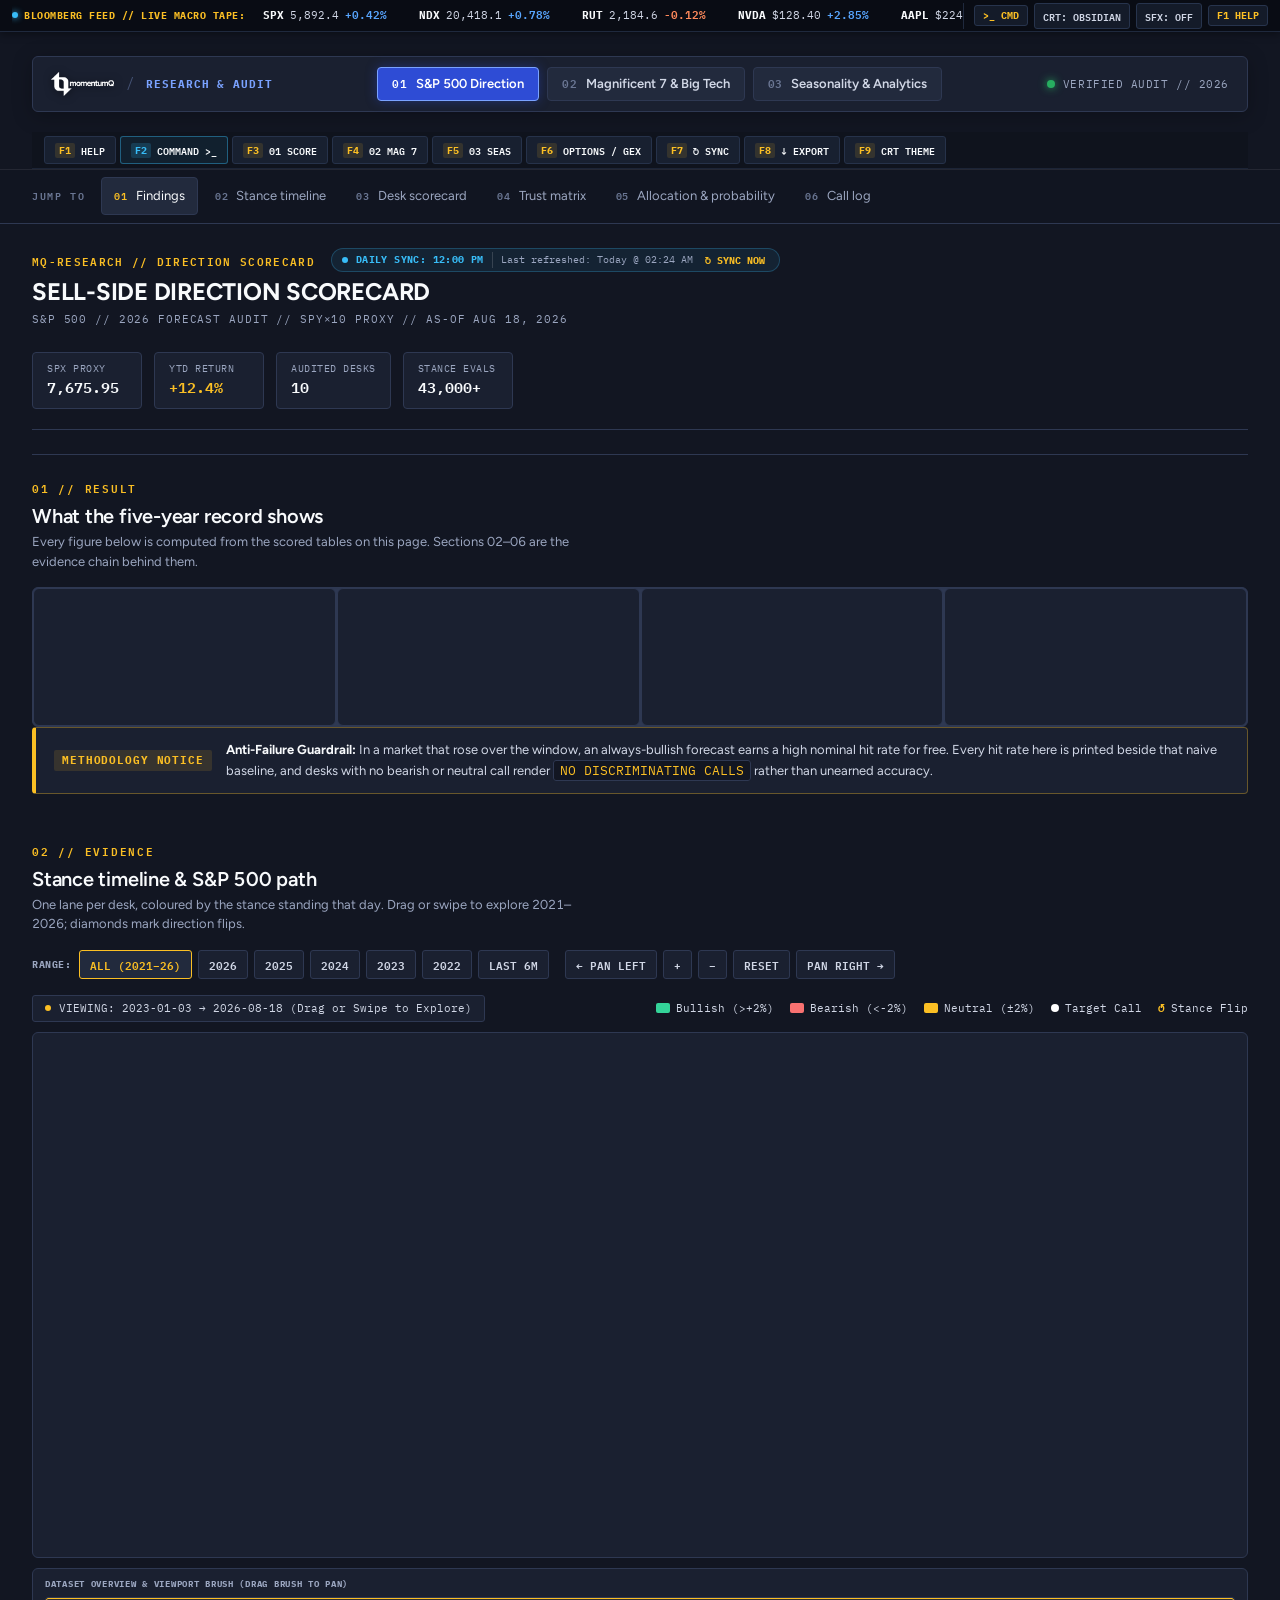
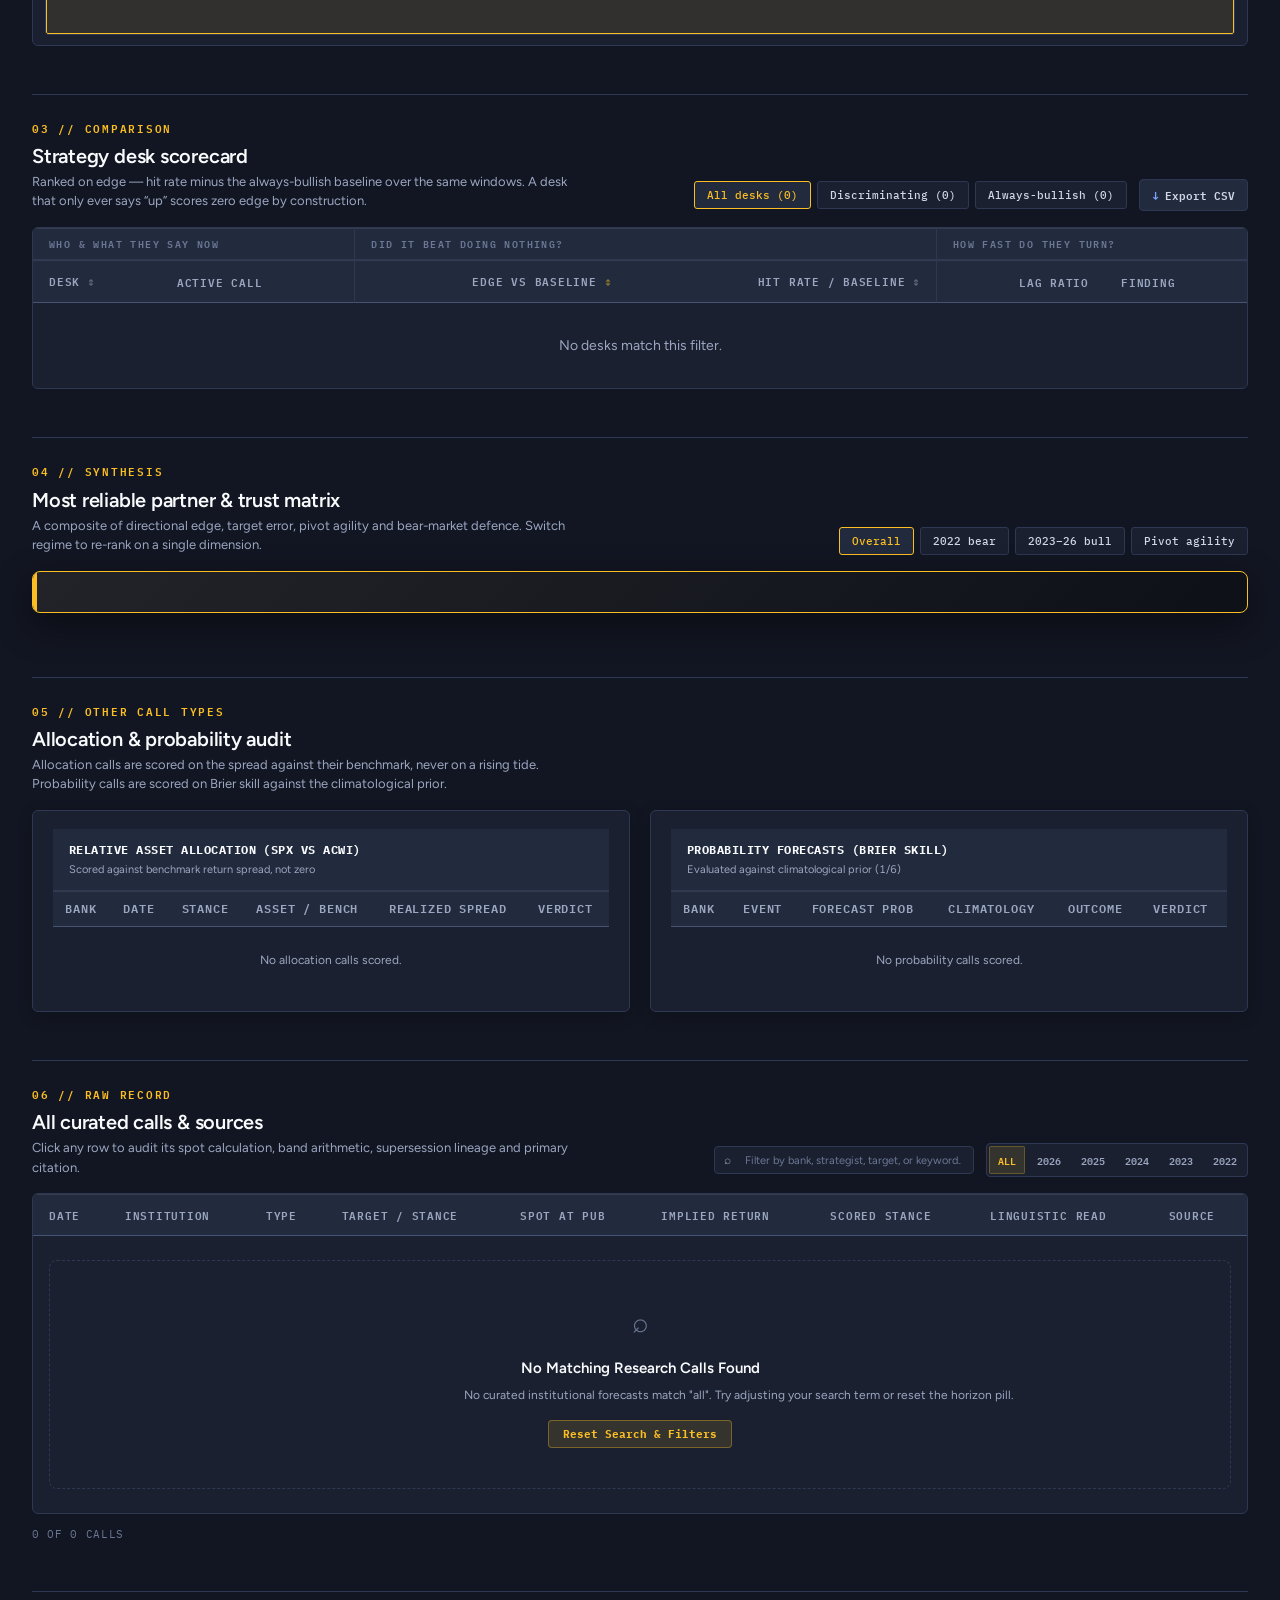
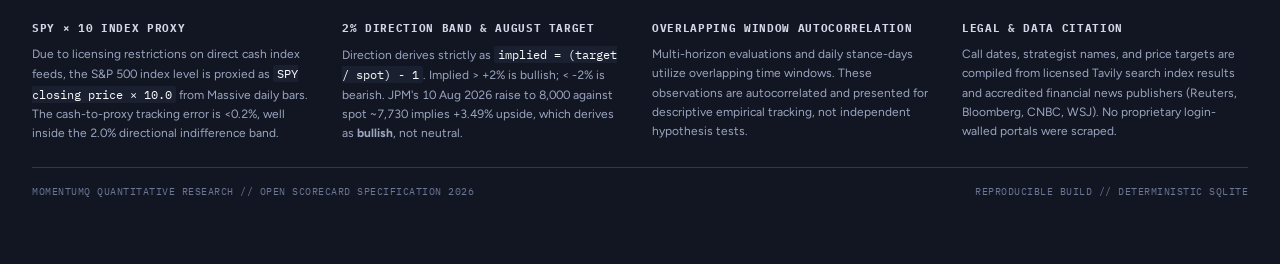
==== commit 05280925: "feat(terminal): add Bloomberg & classic CRT terminal engine - Add top live macro ticker tape ribbon " ====
--- a/web/index.html
+++ b/web/index.html
@@ -406,6 +406,7 @@
   <!-- Floating Back to Top Button -->
   <button id="backToTopBtn" class="back-to-top-btn" title="Back to top" aria-label="Back to top">&uarr;</button>
 
+  <script src="terminal.js"></script>
   <script src="app.js"></script>
 </body>
 </html>
--- a/web/styles.css
+++ b/web/styles.css
@@ -4304,6 +4304,14 @@
   color: var(--text-dim);
 }
 
+/* Shown in place of the pill groups when the quick filter matches nothing. */
+.asset-pills-empty {
+  font-size: 0.6875rem;
+  letter-spacing: 0.08em;
+  color: var(--text-dim);
+  padding: var(--sp-2) 0;
+}
+
 /* Quant Tooling Toolbar (Inspired by DataFinx & Vorenq) */
 .quant-toolbar {
   display: flex;
@@ -4943,8 +4951,858 @@
   padding-top: 8px;
 }
 
-
-
-
-
-
+/* ==========================================================================
+   Bloomberg & Classic Financial Terminal Engine Styles
+   ========================================================================== */
+
+/* 1. Top Live Macro Ticker Tape Ribbon */
+.terminal-tape-ribbon {
+  background: #090c14;
+  border-bottom: 1px solid #1f293d;
+  height: 32px;
+  display: flex;
+  align-items: center;
+  justify-content: space-between;
+  padding: 0 12px;
+  font-size: 11px;
+  position: sticky;
+  top: 0;
+  z-index: 1000;
+  overflow: hidden;
+  box-shadow: 0 2px 8px rgba(0, 0, 0, 0.4);
+}
+
+.tape-track-wrapper {
+  display: flex;
+  align-items: center;
+  gap: 12px;
+  overflow: hidden;
+  flex: 1;
+}
+
+.tape-label {
+  color: var(--accent-gold);
+  font-size: 10px;
+  font-weight: 700;
+  letter-spacing: 0.05em;
+  white-space: nowrap;
+  display: flex;
+  align-items: center;
+  gap: 6px;
+  flex-shrink: 0;
+}
+
+.live-dot-green {
+  width: 6px;
+  height: 6px;
+  border-radius: 50%;
+  background: #38bdf8;
+  box-shadow: 0 0 6px #38bdf8;
+  display: inline-block;
+  animation: pulseDot 2s infinite ease-in-out;
+}
+
+.tape-marquee {
+  display: flex;
+  overflow: hidden;
+  user-select: none;
+  gap: 20px;
+  flex: 1;
+}
+
+.tape-content {
+  display: flex;
+  align-items: center;
+  gap: 20px;
+  flex-shrink: 0;
+  animation: scrollTape 50s linear infinite;
+}
+
+.tape-content:hover {
+  animation-play-state: paused;
+}
+
+@keyframes scrollTape {
+  0% { transform: translateX(0); }
+  100% { transform: translateX(-50%); }
+}
+
+.tape-item {
+  display: flex;
+  align-items: baseline;
+  gap: 6px;
+  cursor: pointer;
+  padding: 2px 6px;
+  border-radius: 3px;
+  transition: background 0.12s ease;
+  white-space: nowrap;
+}
+
+.tape-item:hover {
+  background: rgba(255, 255, 255, 0.08);
+}
+
+.tape-sym {
+  font-family: var(--font-mono);
+  font-weight: 700;
+  color: var(--text-primary);
+  font-size: 11px;
+}
+
+.tape-val {
+  font-size: 11px;
+  color: var(--text-secondary);
+}
+
+.tape-chg {
+  font-size: 10.5px;
+}
+
+.tape-quick-tools {
+  display: flex;
+  align-items: center;
+  gap: 6px;
+  flex-shrink: 0;
+  border-left: 1px solid #1f293d;
+  padding-left: 10px;
+}
+
+.term-tool-btn {
+  background: #141b29;
+  border: 1px solid #27344d;
+  color: var(--text-secondary);
+  font-family: var(--font-mono);
+  font-size: 10px;
+  font-weight: 600;
+  padding: 3px 8px;
+  border-radius: 3px;
+  cursor: pointer;
+  transition: all 0.12s ease;
+  display: flex;
+  align-items: center;
+  gap: 4px;
+}
+
+.term-tool-btn:hover {
+  color: var(--text-primary);
+  background: #1d263b;
+  border-color: var(--accent-gold);
+}
+
+.term-tool-btn.is-active {
+  color: var(--accent-gold);
+  border-color: var(--accent-gold);
+  background: rgba(251, 191, 36, 0.1);
+}
+
+.term-key-badge {
+  color: var(--accent-gold);
+  font-weight: 700;
+}
+
+/* 2. Bloomberg Function Keys Bar */
+.terminal-func-bar {
+  display: flex;
+  align-items: center;
+  gap: 4px;
+  padding: 4px 12px;
+  background: #0f131d;
+  border-bottom: 1px solid #1c2436;
+  overflow-x: auto;
+  scrollbar-width: none;
+}
+
+.terminal-func-bar::-webkit-scrollbar {
+  display: none;
+}
+
+.func-key {
+  background: #182030;
+  border: 1px solid #26324a;
+  border-radius: 3px;
+  padding: 4px 10px;
+  display: flex;
+  align-items: center;
+  gap: 6px;
+  cursor: pointer;
+  transition: all 0.12s ease;
+  white-space: nowrap;
+  font-family: var(--font-mono);
+}
+
+.func-key:hover {
+  background: #232e44;
+  border-color: var(--accent-gold);
+  transform: translateY(-1px);
+}
+
+.func-key .f-num {
+  font-size: 9.5px;
+  font-weight: 700;
+  color: var(--accent-gold);
+  background: rgba(251, 191, 36, 0.12);
+  padding: 1px 4px;
+  border-radius: 2px;
+}
+
+.func-key .f-label {
+  font-size: 10px;
+  font-weight: 600;
+  color: var(--text-primary);
+}
+
+.func-key.highlight-cmd {
+  border-color: rgba(56, 189, 248, 0.4);
+  background: rgba(56, 189, 248, 0.08);
+}
+
+.func-key.highlight-cmd .f-num {
+  color: #38bdf8;
+  background: rgba(56, 189, 248, 0.18);
+}
+
+/* 3. Terminal Command Omnibar Modal (Cmd+K / F2) */
+.terminal-cmd-backdrop {
+  position: fixed;
+  inset: 0;
+  background: rgba(4, 7, 14, 0.78);
+  backdrop-filter: blur(12px);
+  -webkit-backdrop-filter: blur(12px);
+  z-index: 9999;
+  display: flex;
+  align-items: flex-start;
+  justify-content: center;
+  padding-top: 12vh;
+  opacity: 0;
+  transition: opacity 0.15s ease;
+}
+
+.terminal-cmd-backdrop.is-visible {
+  opacity: 1;
+}
+
+.terminal-cmd-dialog {
+  width: 90%;
+  max-width: 680px;
+  background: #131926;
+  border: 1px solid #33415c;
+  border-radius: 8px;
+  box-shadow: 0 16px 48px rgba(0, 0, 0, 0.75), 0 0 0 1px rgba(255, 255, 255, 0.05);
+  overflow: hidden;
+  transform: translateY(-8px) scale(0.98);
+  transition: transform 0.15s cubic-bezier(0.16, 1, 0.3, 1);
+}
+
+.terminal-cmd-backdrop.is-visible .terminal-cmd-dialog {
+  transform: translateY(0) scale(1);
+}
+
+.cmd-input-row {
+  display: flex;
+  align-items: center;
+  padding: 14px 16px;
+  background: #0d121c;
+  border-bottom: 1px solid #232d3f;
+  gap: 10px;
+}
+
+.cmd-prompt-prefix {
+  font-size: 18px;
+  font-weight: 700;
+  color: var(--accent-gold);
+  user-select: none;
+}
+
+.cmd-input {
+  flex: 1;
+  background: transparent;
+  border: none;
+  outline: none;
+  font-size: 15px;
+  color: var(--text-primary);
+  font-weight: 500;
+}
+
+.cmd-input::placeholder {
+  color: var(--text-muted);
+  font-size: 13px;
+}
+
+.cmd-go-btn {
+  background: var(--accent-gold);
+  color: #0b0f19;
+  border: none;
+  font-weight: 800;
+  font-size: 11px;
+  padding: 6px 12px;
+  border-radius: 4px;
+  cursor: pointer;
+  letter-spacing: 0.04em;
+  transition: opacity 0.12s ease;
+}
+
+.cmd-go-btn:hover {
+  opacity: 0.9;
+}
+
+.cmd-close-btn {
+  background: transparent;
+  border: none;
+  color: var(--text-muted);
+  font-size: 20px;
+  line-height: 1;
+  cursor: pointer;
+  padding: 0 4px;
+}
+
+.cmd-close-btn:hover {
+  color: var(--text-primary);
+}
+
+.cmd-category-hints {
+  display: flex;
+  align-items: center;
+  gap: 6px;
+  padding: 8px 16px;
+  background: #101622;
+  border-bottom: 1px solid #1c2536;
+  overflow-x: auto;
+}
+
+.cmd-hint-chip {
+  font-family: var(--font-mono);
+  font-size: 10px;
+  font-weight: 600;
+  color: var(--text-secondary);
+  background: #182030;
+  border: 1px solid #28354c;
+  padding: 2px 8px;
+  border-radius: 3px;
+  cursor: pointer;
+  white-space: nowrap;
+  transition: all 0.12s ease;
+}
+
+.cmd-hint-chip:hover {
+  color: var(--accent-gold);
+  border-color: var(--accent-gold);
+  background: rgba(251, 191, 36, 0.08);
+}
+
+.cmd-results-list {
+  max-height: 360px;
+  overflow-y: auto;
+  padding: 6px;
+}
+
+.cmd-result-item {
+  display: flex;
+  align-items: center;
+  justify-content: space-between;
+  padding: 10px 12px;
+  border-radius: 5px;
+  cursor: pointer;
+  transition: background 0.1s ease;
+  border: 1px solid transparent;
+}
+
+.cmd-result-item:hover,
+.cmd-result-item.is-selected {
+  background: #1a2233;
+  border-color: #2e3d5a;
+}
+
+.cmd-item-left {
+  display: flex;
+  align-items: baseline;
+  gap: 12px;
+  overflow: hidden;
+}
+
+.cmd-badge {
+  font-size: 12px;
+  font-weight: 700;
+  color: var(--accent-gold);
+  white-space: nowrap;
+}
+
+.cmd-desc {
+  font-size: 12px;
+  color: var(--text-secondary);
+  font-family: var(--font-sans);
+  overflow: hidden;
+  text-overflow: ellipsis;
+  white-space: nowrap;
+}
+
+.cmd-execute-tag {
+  font-size: 10px;
+  color: var(--text-dim);
+  background: rgba(255, 255, 255, 0.04);
+  padding: 2px 6px;
+  border-radius: 3px;
+  flex-shrink: 0;
+}
+
+.cmd-result-item.is-selected .cmd-execute-tag {
+  color: var(--accent-gold);
+  background: rgba(251, 191, 36, 0.15);
+}
+
+.cmd-no-match {
+  padding: 30px 20px;
+  text-align: center;
+  color: var(--text-muted);
+  display: flex;
+  flex-direction: column;
+  gap: 6px;
+  font-size: 12px;
+}
+
+.cmd-no-match-sub {
+  color: var(--text-dim);
+  font-size: 11px;
+}
+
+.cmd-footer-shortcuts {
+  display: flex;
+  align-items: center;
+  justify-content: space-between;
+  padding: 8px 16px;
+  background: #0d121c;
+  border-top: 1px solid #1c2536;
+  font-size: 10px;
+  color: var(--text-dim);
+}
+
+.cmd-footer-shortcuts kbd {
+  background: #1a2333;
+  border: 1px solid #2c3950;
+  padding: 1px 5px;
+  border-radius: 3px;
+  color: var(--text-secondary);
+}
+
+/* 4. Quick Ticker Snapshot Dialog */
+.terminal-snapshot-backdrop,
+.terminal-help-backdrop {
+  position: fixed;
+  inset: 0;
+  background: rgba(4, 7, 14, 0.78);
+  backdrop-filter: blur(10px);
+  -webkit-backdrop-filter: blur(10px);
+  z-index: 9998;
+  display: flex;
+  align-items: center;
+  justify-content: center;
+  opacity: 0;
+  transition: opacity 0.18s ease;
+  padding: 20px;
+}
+
+.terminal-snapshot-backdrop.is-visible,
+.terminal-help-backdrop.is-visible {
+  opacity: 1;
+}
+
+.terminal-snapshot-dialog {
+  width: 92%;
+  max-width: 900px;
+  max-height: 88vh;
+  background: #141a28;
+  border: 1px solid #2e3c54;
+  border-radius: 8px;
+  box-shadow: 0 20px 60px rgba(0, 0, 0, 0.8);
+  display: flex;
+  flex-direction: column;
+  overflow: hidden;
+  transform: scale(0.96);
+  transition: transform 0.18s cubic-bezier(0.16, 1, 0.3, 1);
+}
+
+.terminal-snapshot-backdrop.is-visible .terminal-snapshot-dialog {
+  transform: scale(1);
+}
+
+.snapshot-header {
+  display: flex;
+  justify-content: space-between;
+  align-items: center;
+  padding: 16px 20px;
+  background: #0e131e;
+  border-bottom: 1px solid #232d3f;
+}
+
+.snapshot-kicker {
+  font-size: 10px;
+  font-weight: 700;
+  color: var(--accent-gold);
+  letter-spacing: 0.08em;
+  display: block;
+  margin-bottom: 2px;
+}
+
+.snapshot-title-group h3 {
+  margin: 0;
+  font-size: 16px;
+  font-weight: 700;
+  color: var(--text-primary);
+}
+
+.snapshot-header-actions {
+  display: flex;
+  align-items: center;
+  gap: 8px;
+}
+
+.snap-action-btn {
+  background: #1c2638;
+  border: 1px solid #2c3c58;
+  color: var(--text-primary);
+  font-size: 10.5px;
+  font-weight: 600;
+  padding: 5px 10px;
+  border-radius: 4px;
+  cursor: pointer;
+  transition: all 0.12s ease;
+}
+
+.snap-action-btn:hover {
+  background: #27364f;
+  border-color: var(--accent-gold);
+  color: var(--accent-gold);
+}
+
+.snapshot-body {
+  padding: 20px;
+  overflow-y: auto;
+  display: flex;
+  flex-direction: column;
+  gap: 16px;
+}
+
+.snap-grid {
+  display: grid;
+  grid-template-columns: repeat(3, 1fr);
+  gap: 14px;
+}
+
+@media (max-width: 800px) {
+  .snap-grid {
+    grid-template-columns: 1fr;
+  }
+}
+
+.snap-card {
+  background: #0e131e;
+  border: 1px solid #222d3e;
+  border-radius: 6px;
+  padding: 14px;
+  display: flex;
+  flex-direction: column;
+}
+
+.snap-card-title {
+  font-size: 9.5px;
+  font-weight: 700;
+  color: var(--text-dim);
+  letter-spacing: 0.06em;
+  margin-bottom: 6px;
+}
+
+.snap-metric-big {
+  font-size: 22px;
+  font-weight: 700;
+  line-height: 1.2;
+}
+
+.snap-metric-sub {
+  font-size: 9.5px;
+  color: var(--text-muted);
+  margin-bottom: 10px;
+}
+
+.snap-divider {
+  height: 1px;
+  background: #1f2838;
+  margin: 4px 0 10px 0;
+}
+
+.snap-key-val {
+  display: flex;
+  justify-content: space-between;
+  font-size: 11px;
+  padding: 4px 0;
+  border-bottom: 1px dashed rgba(255, 255, 255, 0.05);
+}
+
+.snap-key-val span {
+  color: var(--text-muted);
+}
+
+.snap-section {
+  background: #0e131e;
+  border: 1px solid #222d3e;
+  border-radius: 6px;
+  padding: 14px;
+}
+
+.snap-section-header {
+  font-size: 10px;
+  font-weight: 700;
+  color: var(--accent-gold);
+  letter-spacing: 0.06em;
+  margin-bottom: 10px;
+}
+
+.snap-calls-mini-table {
+  display: flex;
+  flex-direction: column;
+  gap: 6px;
+}
+
+.snap-call-row {
+  display: flex;
+  align-items: center;
+  justify-content: space-between;
+  background: #141b27;
+  padding: 8px 12px;
+  border-radius: 4px;
+  border: 1px solid #202b3c;
+  font-size: 11px;
+}
+
+/* 5. Terminal Help Dialog */
+.terminal-help-dialog {
+  width: 90%;
+  max-width: 760px;
+  max-height: 85vh;
+  background: #131926;
+  border: 1px solid #33415c;
+  border-radius: 8px;
+  box-shadow: 0 20px 60px rgba(0, 0, 0, 0.8);
+  display: flex;
+  flex-direction: column;
+  overflow: hidden;
+  transform: scale(0.96);
+  transition: transform 0.18s cubic-bezier(0.16, 1, 0.3, 1);
+}
+
+.terminal-help-backdrop.is-visible .terminal-help-dialog {
+  transform: scale(1);
+}
+
+.terminal-help-body {
+  padding: 20px;
+  overflow-y: auto;
+  display: flex;
+  flex-direction: column;
+  gap: 20px;
+}
+
+.help-section h4 {
+  margin: 0 0 10px 0;
+  font-size: 11px;
+  font-weight: 700;
+  color: var(--accent-gold);
+  letter-spacing: 0.06em;
+}
+
+.help-grid {
+  display: grid;
+  grid-template-columns: 1fr 1fr;
+  gap: 8px;
+}
+
+@media (max-width: 650px) {
+  .help-grid {
+    grid-template-columns: 1fr;
+  }
+}
+
+.help-row {
+  display: flex;
+  align-items: center;
+  justify-content: space-between;
+  background: #0d121c;
+  padding: 8px 10px;
+  border-radius: 4px;
+  border: 1px solid #1c2536;
+  font-size: 11px;
+}
+
+.help-row kbd,
+.help-row code {
+  color: var(--accent-gold);
+  font-weight: 700;
+  background: rgba(251, 191, 36, 0.1);
+  padding: 2px 6px;
+  border-radius: 3px;
+  border: 1px solid rgba(251, 191, 36, 0.2);
+}
+
+.help-row span {
+  color: var(--text-secondary);
+  font-family: var(--font-sans);
+  font-size: 11.5px;
+}
+
+/* 6. Terminal Toast */
+.terminal-toast {
+  position: fixed;
+  bottom: 24px;
+  right: 24px;
+  background: #141b29;
+  border: 1px solid var(--accent-gold);
+  color: var(--text-primary);
+  font-family: var(--font-mono);
+  font-size: 11.5px;
+  font-weight: 700;
+  padding: 10px 16px;
+  border-radius: 5px;
+  box-shadow: 0 8px 24px rgba(0, 0, 0, 0.6);
+  z-index: 10000;
+  display: flex;
+  align-items: center;
+  gap: 8px;
+  opacity: 0;
+  transform: translateY(10px);
+  transition: all 0.2s cubic-bezier(0.16, 1, 0.3, 1);
+  pointer-events: none;
+}
+
+.terminal-toast.is-visible {
+  opacity: 1;
+  transform: translateY(0);
+}
+
+.toast-dot {
+  width: 7px;
+  height: 7px;
+  border-radius: 50%;
+  background: var(--accent-gold);
+  box-shadow: 0 0 8px var(--accent-gold);
+}
+
+.terminal-target-highlight {
+  animation: targetFlash 1.8s ease;
+}
+
+@keyframes targetFlash {
+  0% { outline: 2px solid var(--accent-gold); background: rgba(251, 191, 36, 0.1); }
+  100% { outline: 2px solid transparent; background: transparent; }
+}
+
+/* ==========================================================================
+   7. CRT Theme Mode Overrides: Bloomberg Amber & Phosphor Green
+   ========================================================================== */
+
+/* Bloomberg Amber CRT Theme */
+body.theme-amber {
+  --bg-canvas: #100b03;
+  --bg-surface: #181005;
+  --bg-surface-elevated: #241808;
+  --bg-input: #120c04;
+  --border-subtle: #3d290c;
+  --border-strong: #664414;
+  --text-primary: #ffaa00;
+  --text-secondary: #d99100;
+  --text-muted: #996600;
+  --text-dim: #734c00;
+  --accent-gold: #ffaa00;
+  --accent-primary: #cc8800;
+  --accent-fg: #ffbb33;
+  --accent-blue: #ffaa00;
+  --color-bull: #ffbb00;
+  --color-bear: #ff4400;
+  --chart-line: #ffaa00;
+  background-color: var(--bg-canvas);
+  color: var(--text-primary);
+}
+
+body.theme-amber .blotter-container {
+  background: #100b03;
+}
+
+body.theme-amber .terminal-tape-ribbon {
+  background: #0a0601;
+  border-color: #3d290c;
+}
+
+body.theme-amber .terminal-func-bar {
+  background: #0f0902;
+  border-color: #3d290c;
+}
+
+body.theme-amber .blotter-table th {
+  background: #160e04;
+  color: #ffaa00;
+  border-color: #3d290c;
+}
+
+body.theme-amber .blotter-table td {
+  border-color: #2b1d09;
+}
+
+body.theme-amber .stat-card,
+body.theme-amber .finding-card,
+body.theme-amber .options-asset-card,
+body.theme-amber .macro-factor-box {
+  background: #181005;
+  border-color: #3d290c;
+}
+
+/* Matrix Phosphor Green CRT Theme */
+body.theme-green {
+  --bg-canvas: #020f06;
+  --bg-surface: #06190b;
+  --bg-surface-elevated: #0a2612;
+  --bg-input: #041408;
+  --border-subtle: #14401e;
+  --border-strong: #236932;
+  --text-primary: #33ff77;
+  --text-secondary: #26c95d;
+  --text-muted: #19803b;
+  --text-dim: #13612d;
+  --accent-gold: #66ff99;
+  --accent-primary: #23a34a;
+  --accent-fg: #66ff99;
+  --accent-blue: #33ff77;
+  --color-bull: #33ff77;
+  --color-bear: #ff3344;
+  --chart-line: #33ff77;
+  background-color: var(--bg-canvas);
+  color: var(--text-primary);
+}
+
+body.theme-green .blotter-container {
+  background: #020f06;
+}
+
+body.theme-green .terminal-tape-ribbon {
+  background: #010803;
+  border-color: #14401e;
+}
+
+body.theme-green .terminal-func-bar {
+  background: #031207;
+  border-color: #14401e;
+}
+
+body.theme-green .blotter-table th {
+  background: #061e0d;
+  color: #33ff77;
+  border-color: #14401e;
+}
+
+body.theme-green .blotter-table td {
+  border-color: #0f2e16;
+}
+
+body.theme-green .stat-card,
+body.theme-green .finding-card,
+body.theme-green .options-asset-card,
+body.theme-green .macro-factor-box {
+  background: #06190b;
+  border-color: #14401e;
+}
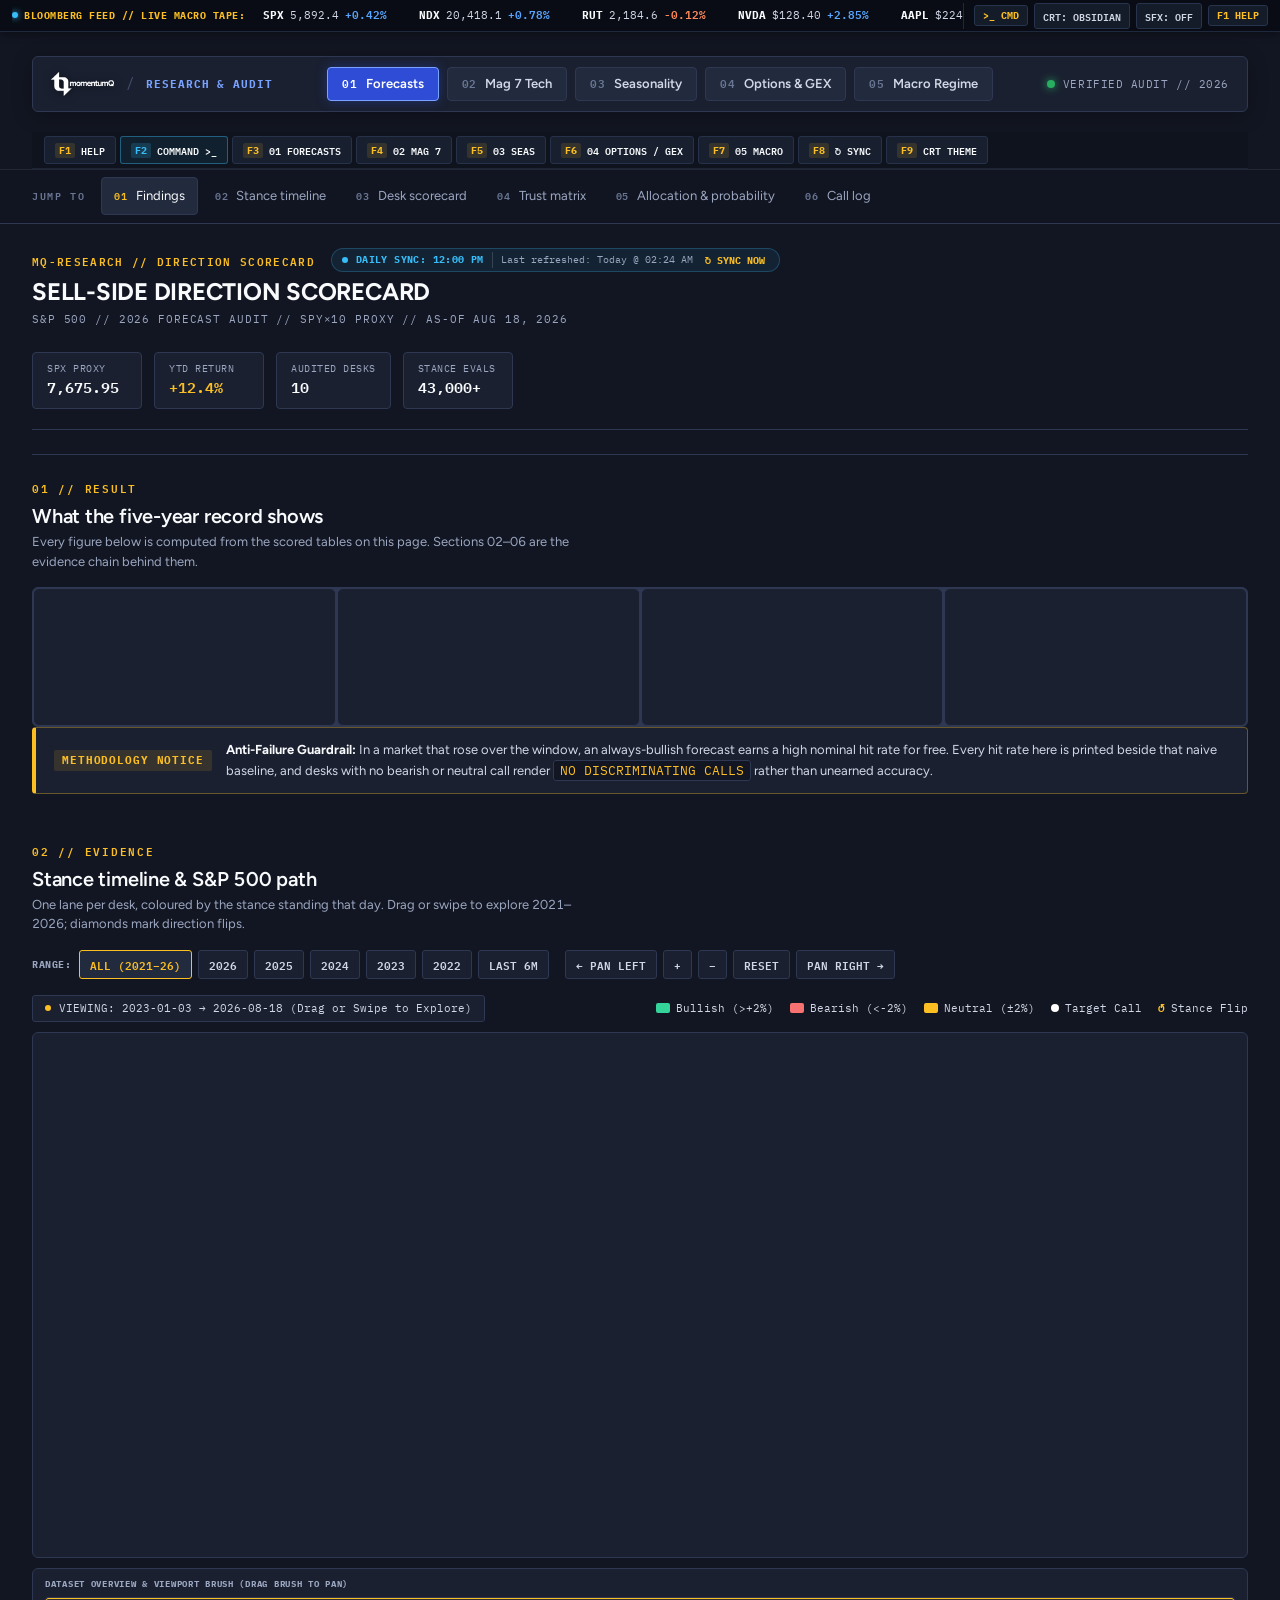
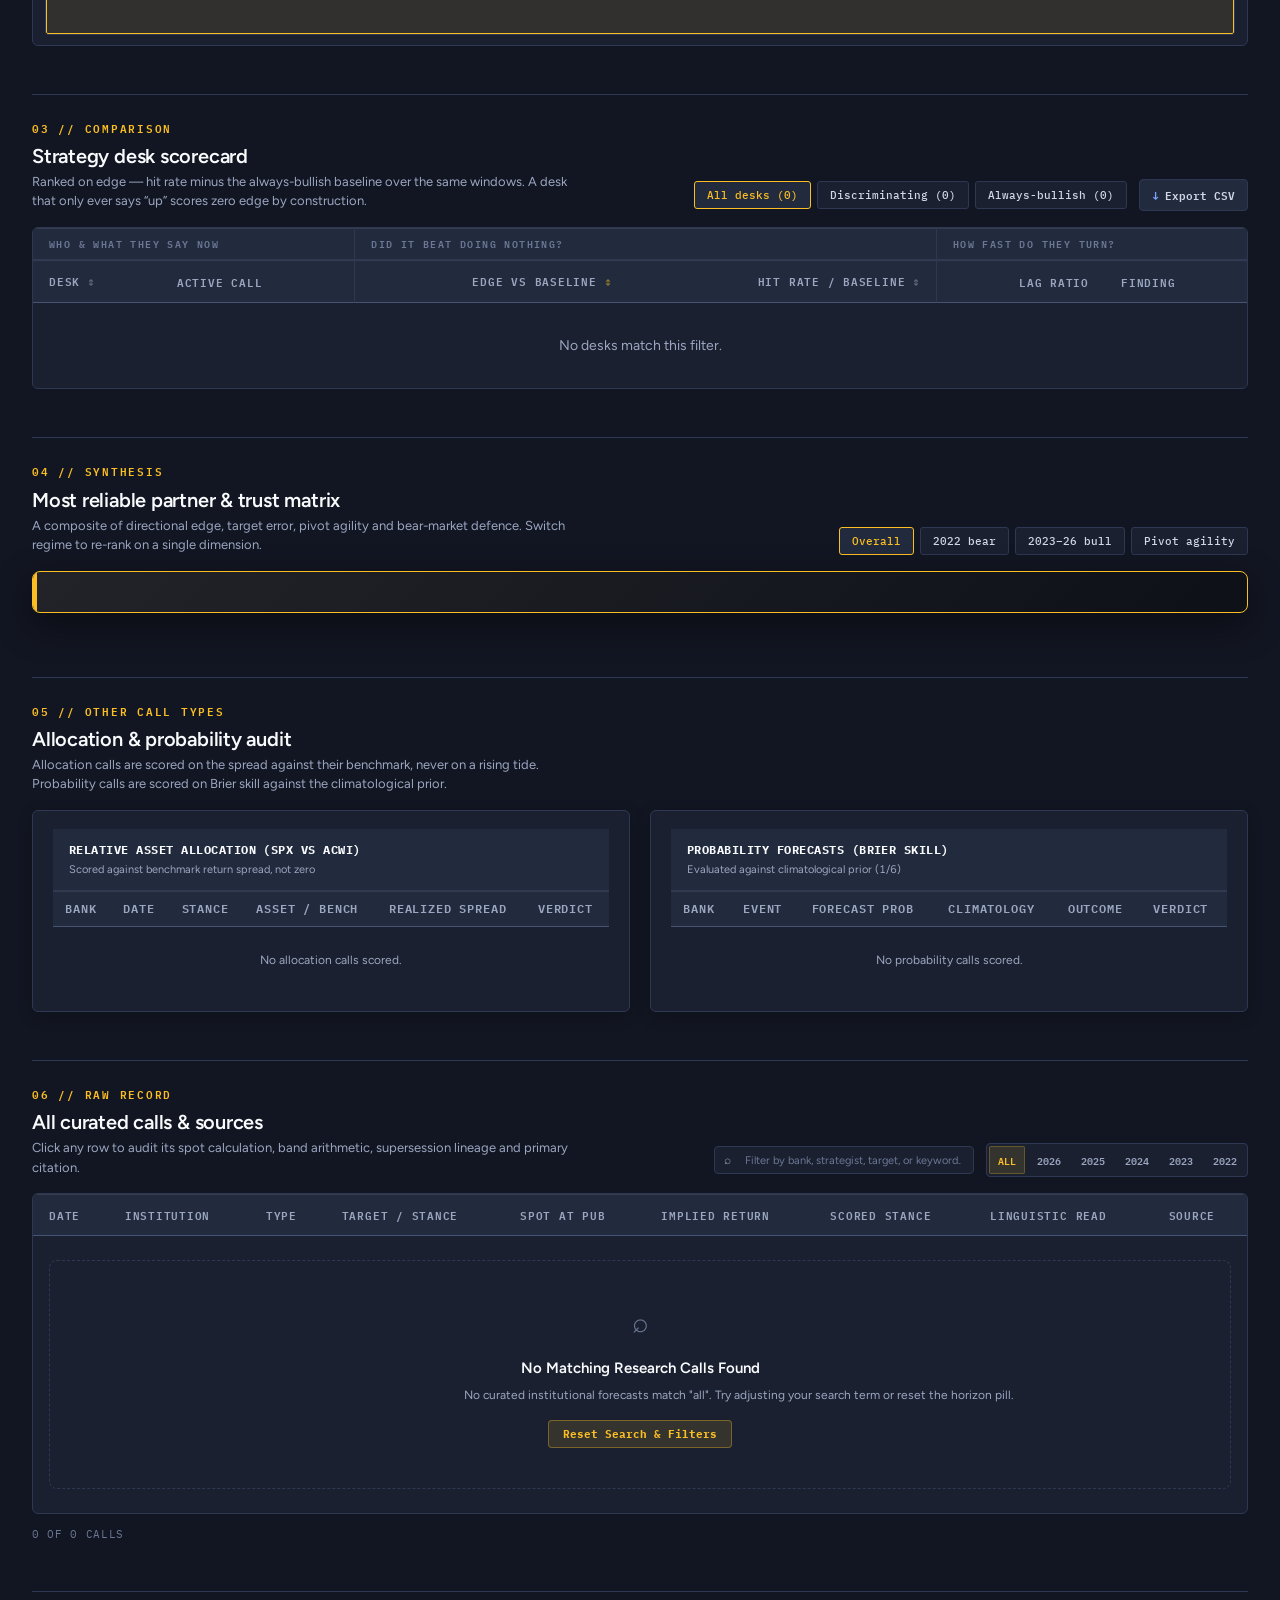
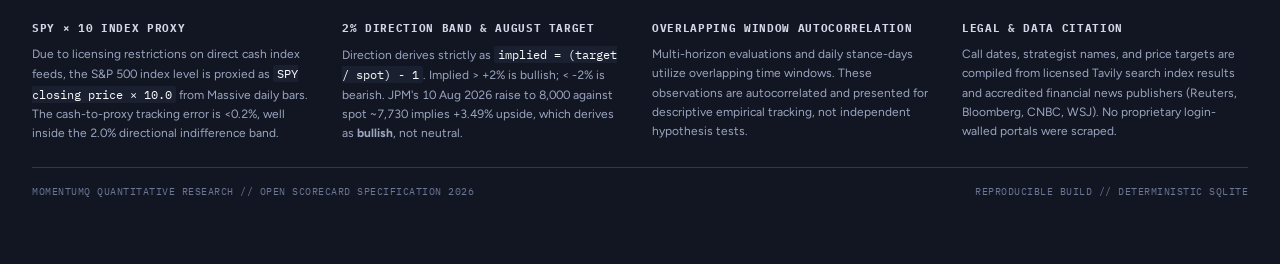
==== commit 4a810506: "feat(modules): create dedicated pages for Options Volatility Surface and Macro Regime - Build web/op" ====
--- a/web/index.html
+++ b/web/index.html
@@ -22,9 +22,11 @@
         <span class="nav-brand-suite">RESEARCH &amp; AUDIT</span>
       </div>
       <div class="nav-tabs-wrapper">
-        <a href="index.html" class="nav-page-btn active" aria-current="page"><span class="nav-page-num">01</span> S&amp;P 500 Direction</a>
-        <a href="mag7.html" class="nav-page-btn"><span class="nav-page-num">02</span> Magnificent 7 &amp; Big Tech</a>
-        <a href="seasonality.html" class="nav-page-btn"><span class="nav-page-num">03</span> Seasonality &amp; Analytics</a>
+        <a href="index.html" class="nav-page-btn active" aria-current="page"><span class="nav-page-num">01</span> Forecasts</a>
+        <a href="mag7.html" class="nav-page-btn"><span class="nav-page-num">02</span> Mag 7 Tech</a>
+        <a href="seasonality.html" class="nav-page-btn"><span class="nav-page-num">03</span> Seasonality</a>
+        <a href="options.html" class="nav-page-btn"><span class="nav-page-num">04</span> Options &amp; GEX</a>
+        <a href="macro.html" class="nav-page-btn"><span class="nav-page-num">05</span> Macro Regime</a>
       </div>
       <div class="nav-status-badge">
         <span class="live-pulse"></span>
--- a/web/styles.css
+++ b/web/styles.css
@@ -5806,3 +5806,304 @@
   background: #06190b;
   border-color: #14401e;
 }
+
+/* ==========================================================================
+   Options Volatility Surface & Dealer GEX Dedicated Page Styles
+   ========================================================================== */
+
+.gex-visualizer-grid {
+  display: grid;
+  grid-template-columns: 360px 1fr;
+  gap: var(--sp-4);
+  margin-bottom: var(--sp-4);
+}
+
+@media (max-width: 1000px) {
+  .gex-visualizer-grid {
+    grid-template-columns: 1fr;
+  }
+}
+
+.gex-summary-card,
+.gex-bars-card {
+  background: var(--bg-surface);
+  border: 1px solid var(--border-subtle);
+  border-radius: 6px;
+  padding: 18px 20px;
+  display: flex;
+  flex-direction: column;
+  box-shadow: 0 4px 16px rgba(0, 0, 0, 0.2);
+}
+
+.gex-metric-hero {
+  font-size: 26px;
+  font-weight: 700;
+  margin: 8px 0 2px 0;
+  line-height: 1.15;
+}
+
+.gex-hero-sub {
+  font-size: 10px;
+  color: var(--text-muted);
+  margin-bottom: 12px;
+  letter-spacing: 0.04em;
+}
+
+.gex-stat-row {
+  display: flex;
+  justify-content: space-between;
+  align-items: center;
+  padding: 7px 0;
+  border-bottom: 1px dashed rgba(255, 255, 255, 0.05);
+  font-size: 11.5px;
+}
+
+.gex-stat-row span {
+  color: var(--text-muted);
+}
+
+.term-surface-grid {
+  display: grid;
+  grid-template-columns: 1fr 1fr;
+  gap: var(--sp-4);
+  margin-bottom: var(--sp-4);
+}
+
+@media (max-width: 900px) {
+  .term-surface-grid {
+    grid-template-columns: 1fr;
+  }
+}
+
+.surface-card {
+  background: var(--bg-surface);
+  border: 1px solid var(--border-subtle);
+  border-radius: 6px;
+  padding: 16px 18px;
+  display: flex;
+  flex-direction: column;
+}
+
+.exp-move-cards-grid {
+  display: grid;
+  grid-template-columns: repeat(4, 1fr);
+  gap: var(--sp-4);
+  margin-bottom: var(--sp-4);
+}
+
+@media (max-width: 1100px) {
+  .exp-move-cards-grid {
+    grid-template-columns: repeat(2, 1fr);
+  }
+}
+
+@media (max-width: 600px) {
+  .exp-move-cards-grid {
+    grid-template-columns: 1fr;
+  }
+}
+
+/* ==========================================================================
+   Macro Regime, VIX & Fear/Greed Dedicated Page Styles
+   ========================================================================== */
+
+.macro-regime-hero-card {
+  background: var(--bg-surface);
+  border: 1px solid var(--border-subtle);
+  border-radius: 6px;
+  padding: 20px 24px;
+  display: flex;
+  justify-content: space-between;
+  align-items: center;
+  gap: 24px;
+  margin-bottom: var(--sp-4);
+  box-shadow: 0 4px 16px rgba(0, 0, 0, 0.2);
+}
+
+@media (max-width: 950px) {
+  .macro-regime-hero-card {
+    flex-direction: column;
+    align-items: flex-start;
+  }
+}
+
+.macro-hero-left {
+  flex: 1;
+}
+
+.macro-hero-label {
+  font-size: 10px;
+  font-weight: 700;
+  color: var(--accent-gold);
+  letter-spacing: 0.08em;
+  display: block;
+  margin-bottom: 4px;
+}
+
+.macro-hero-title {
+  font-size: 26px;
+  font-weight: 800;
+  letter-spacing: 0.02em;
+  margin-bottom: 4px;
+  line-height: 1.15;
+}
+
+.macro-hero-conf {
+  font-size: 11px;
+  color: var(--text-dim);
+  display: block;
+  margin-bottom: 10px;
+}
+
+.macro-hero-desc {
+  font-size: 12.5px;
+  color: var(--text-secondary);
+  line-height: 1.45;
+  margin: 0;
+  max-width: 680px;
+}
+
+.macro-hero-right {
+  display: flex;
+  flex-direction: column;
+  align-items: flex-end;
+  gap: 8px;
+}
+
+@media (max-width: 950px) {
+  .macro-hero-right {
+    align-items: flex-start;
+    width: 100%;
+  }
+}
+
+.regime-spectrum-bar {
+  display: flex;
+  flex-wrap: wrap;
+  gap: 4px;
+}
+
+.regime-chip {
+  font-size: 9.5px;
+  font-weight: 600;
+  padding: 3px 8px;
+  background: var(--bg-input);
+  border: 1px solid var(--border-subtle);
+  border-radius: 3px;
+  color: var(--text-muted);
+}
+
+.regime-chip.active {
+  background: rgba(56, 189, 248, 0.15);
+  border-color: #38bdf8;
+  color: #38bdf8;
+  font-weight: 700;
+}
+
+.macro-factors-grid {
+  display: grid;
+  grid-template-columns: repeat(4, 1fr);
+  gap: var(--sp-3);
+  margin-bottom: var(--sp-4);
+}
+
+@media (max-width: 1100px) {
+  .macro-factors-grid {
+    grid-template-columns: repeat(2, 1fr);
+  }
+}
+
+@media (max-width: 600px) {
+  .macro-factors-grid {
+    grid-template-columns: 1fr;
+  }
+}
+
+.macro-factor-box {
+  background: var(--bg-surface);
+  border: 1px solid var(--border-subtle);
+  border-radius: 6px;
+  padding: 12px 14px;
+  display: flex;
+  flex-direction: column;
+}
+
+.fg-panel-grid {
+  display: grid;
+  grid-template-columns: 340px 1fr;
+  gap: var(--sp-4);
+  margin-bottom: var(--sp-4);
+}
+
+@media (max-width: 950px) {
+  .fg-panel-grid {
+    grid-template-columns: 1fr;
+  }
+}
+
+.fg-gauge-card,
+.fg-categories-card {
+  background: var(--bg-surface);
+  border: 1px solid var(--border-subtle);
+  border-radius: 6px;
+  padding: 18px 20px;
+  display: flex;
+  flex-direction: column;
+  box-shadow: 0 4px 16px rgba(0, 0, 0, 0.2);
+}
+
+.fg-score-hero {
+  font-size: 48px;
+  font-weight: 800;
+  line-height: 1;
+  margin: 10px 0 2px 0;
+}
+
+.fg-label-hero {
+  font-size: 14px;
+  font-weight: 700;
+  letter-spacing: 0.06em;
+  margin-bottom: 12px;
+}
+
+.fg-categories-list {
+  display: flex;
+  flex-direction: column;
+  gap: 10px;
+}
+
+.fg-category-row {
+  display: flex;
+  flex-direction: column;
+  padding-bottom: 8px;
+  border-bottom: 1px dashed rgba(255, 255, 255, 0.04);
+}
+
+.vix-cards-grid {
+  display: grid;
+  grid-template-columns: 1fr 1fr;
+  gap: var(--sp-4);
+  margin-bottom: var(--sp-4);
+}
+
+@media (max-width: 900px) {
+  .vix-cards-grid {
+    grid-template-columns: 1fr;
+  }
+}
+
+.vix-metric-card {
+  background: var(--bg-surface);
+  border: 1px solid var(--border-subtle);
+  border-radius: 6px;
+  padding: 18px 20px;
+  display: flex;
+  flex-direction: column;
+}
+
+.vix-regimes-list {
+  display: flex;
+  flex-direction: column;
+  gap: 8px;
+  font-size: 11.5px;
+}
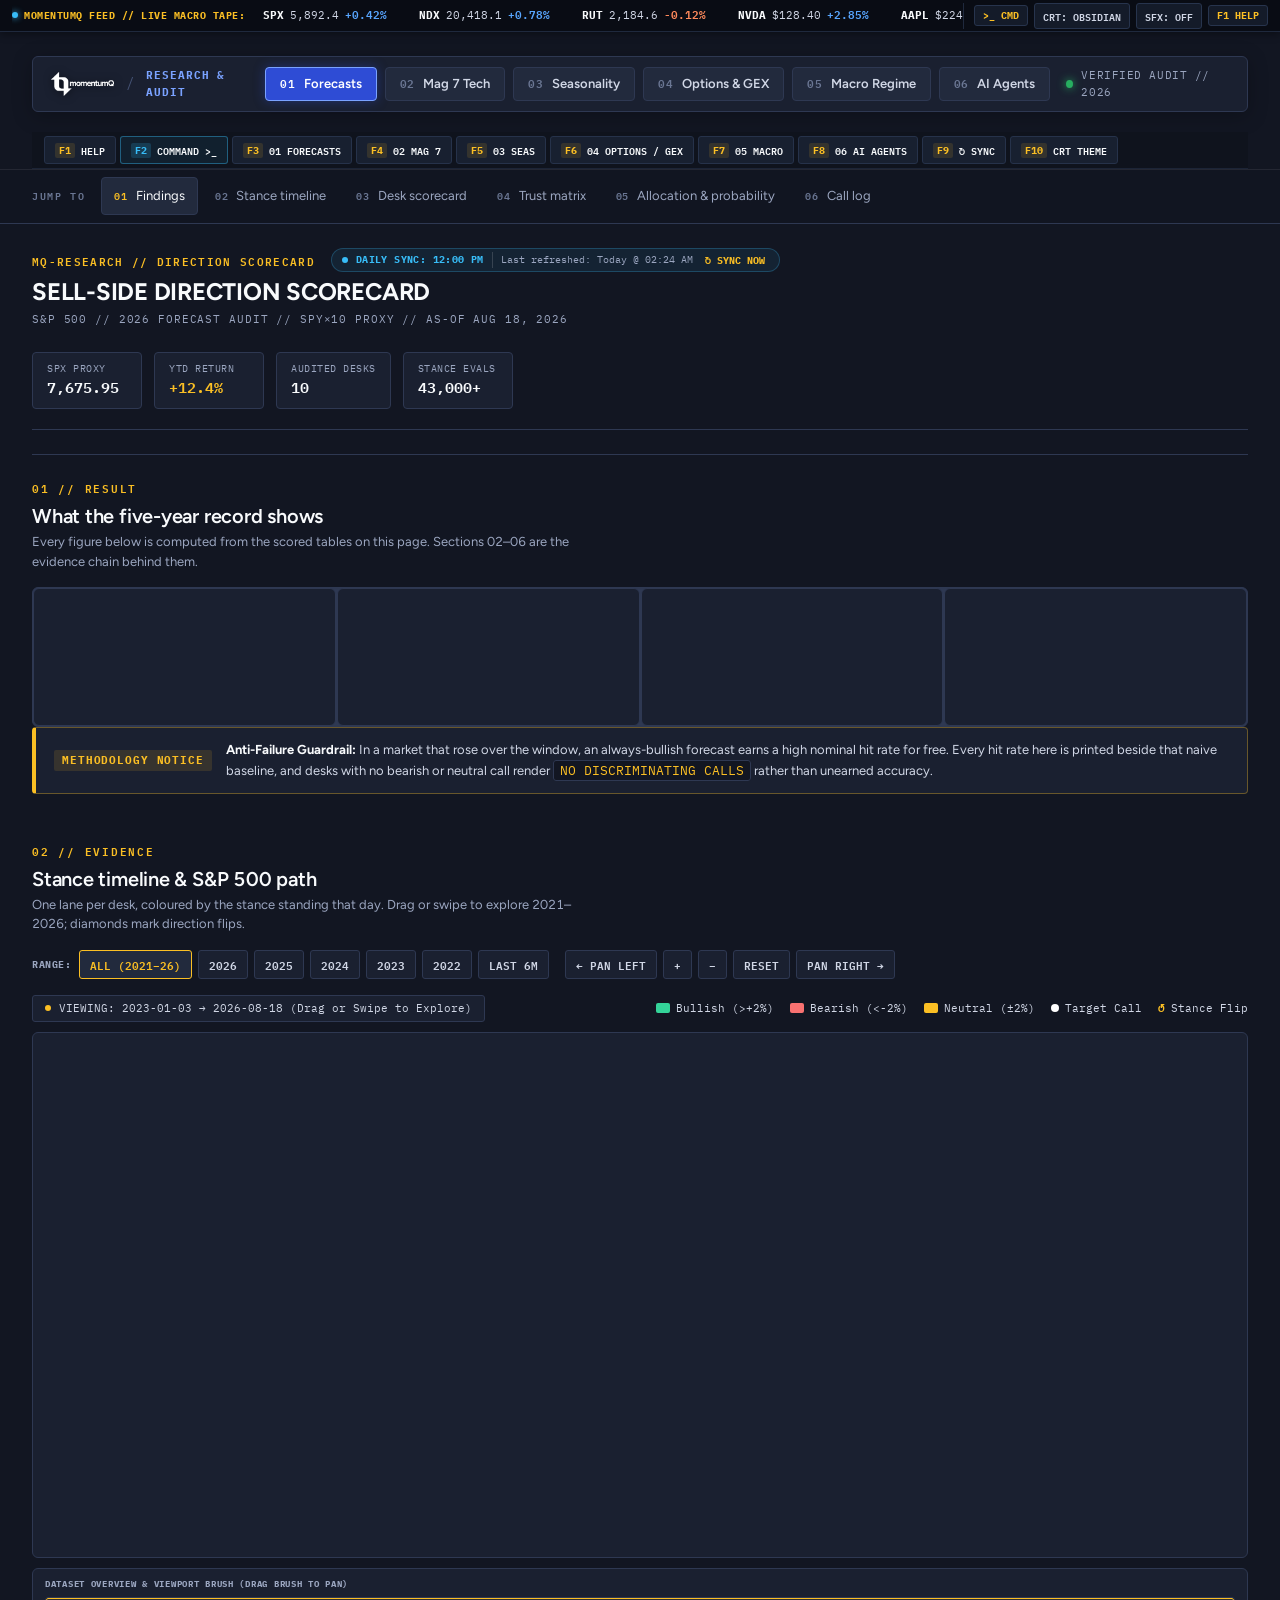
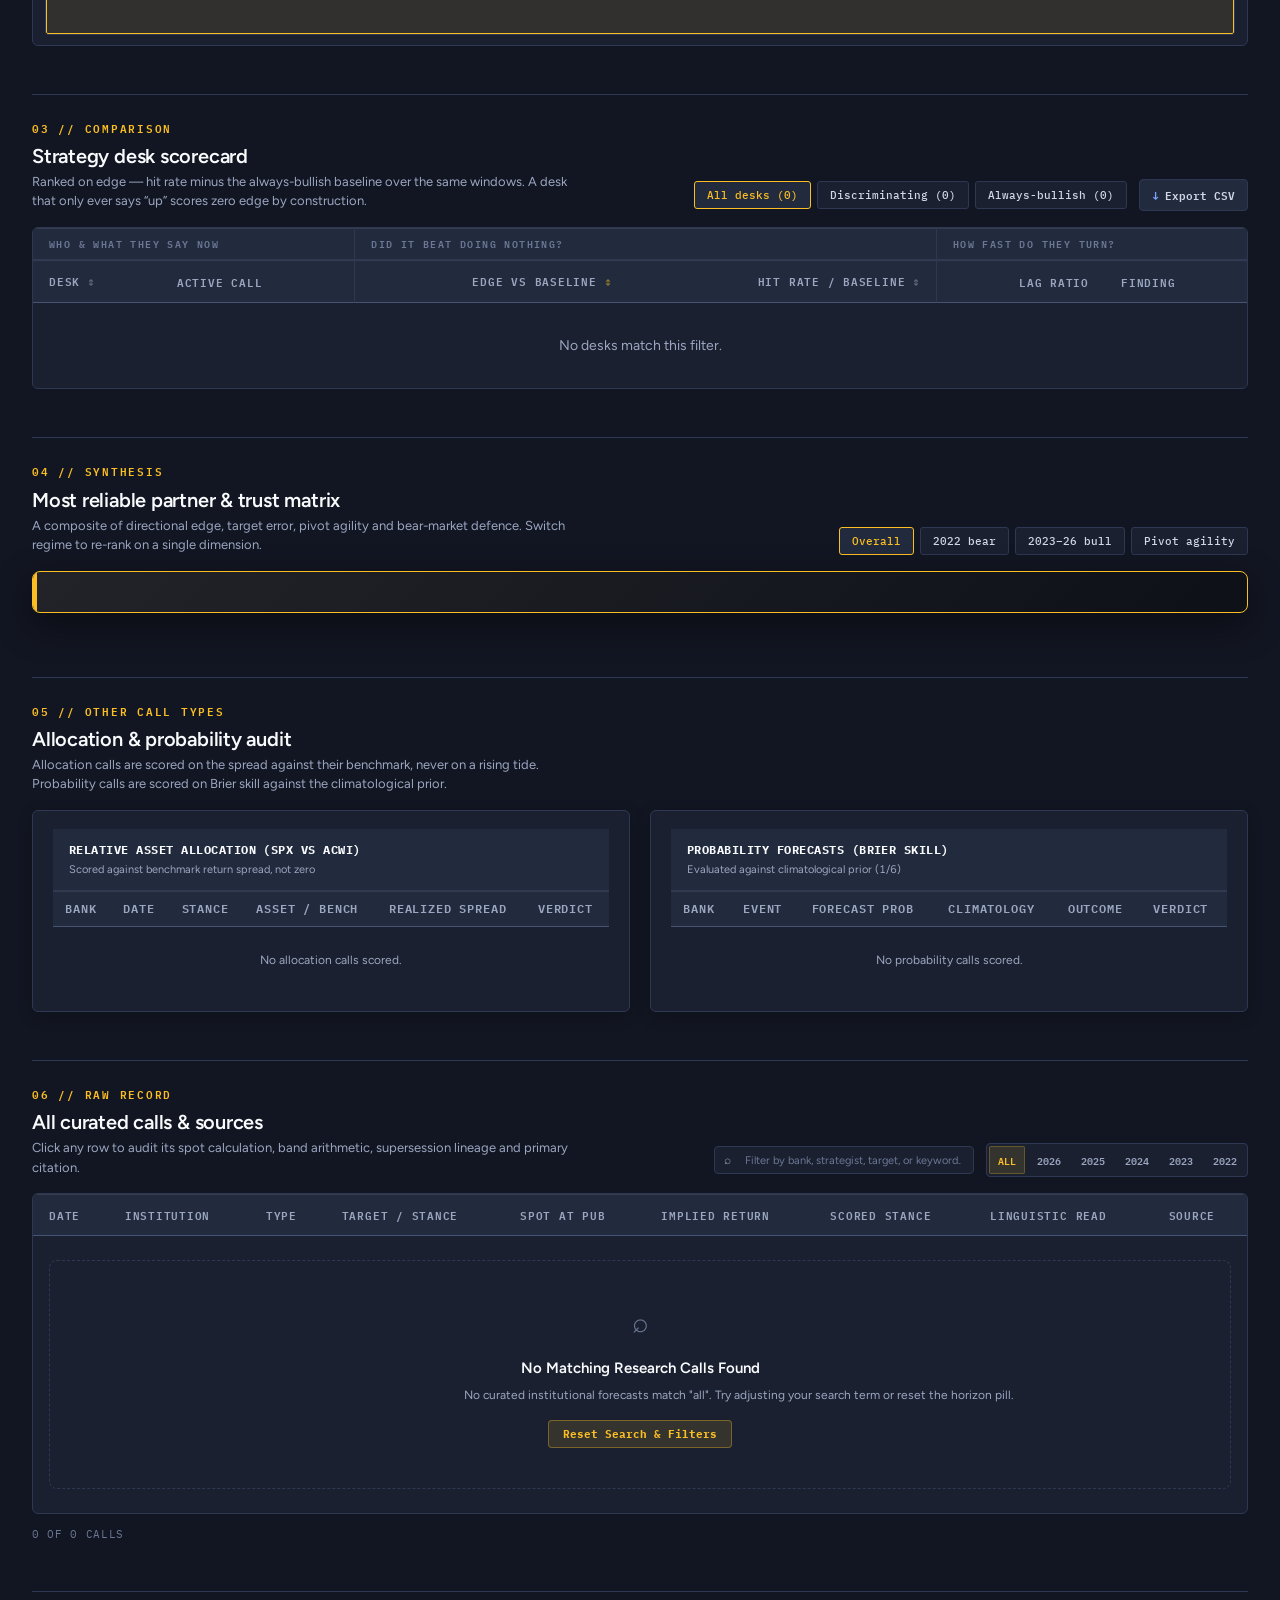
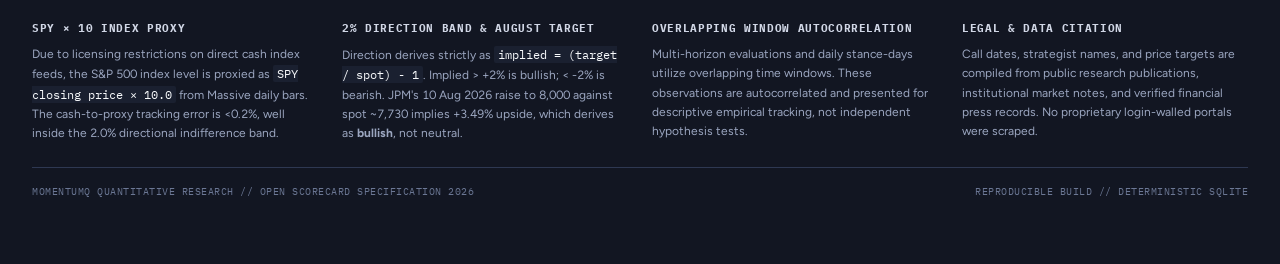
==== commit 3db12a96: "feat(agents): bind Gemini 3.7 Flash autonomous multi-agent quantitative research desk; remove third-" ====
--- a/web/index.html
+++ b/web/index.html
@@ -27,6 +27,7 @@
         <a href="seasonality.html" class="nav-page-btn"><span class="nav-page-num">03</span> Seasonality</a>
         <a href="options.html" class="nav-page-btn"><span class="nav-page-num">04</span> Options &amp; GEX</a>
         <a href="macro.html" class="nav-page-btn"><span class="nav-page-num">05</span> Macro Regime</a>
+        <a href="agents.html" class="nav-page-btn"><span class="nav-page-num">06</span> AI Agents</a>
       </div>
       <div class="nav-status-badge">
         <span class="live-pulse"></span>
@@ -378,7 +379,7 @@
         <div class="footer-col">
           <h4>LEGAL &amp; DATA CITATION</h4>
           <p>
-            Call dates, strategist names, and price targets are compiled from licensed Tavily search index results and accredited financial news publishers (Reuters, Bloomberg, CNBC, WSJ). No proprietary login-walled portals were scraped.
+            Call dates, strategist names, and price targets are compiled from public research publications, institutional market notes, and verified financial press records. No proprietary login-walled portals were scraped.
           </p>
         </div>
       </div>
--- a/web/styles.css
+++ b/web/styles.css
@@ -4952,7 +4952,7 @@
 }
 
 /* ==========================================================================
-   Bloomberg & Classic Financial Terminal Engine Styles
+   MomentumQ Classic Financial Terminal Engine Styles
    ========================================================================== */
 
 /* 1. Top Live Macro Ticker Tape Ribbon */
@@ -5100,7 +5100,7 @@
   font-weight: 700;
 }
 
-/* 2. Bloomberg Function Keys Bar */
+/* 2. Terminal Function Keys Bar */
 .terminal-func-bar {
   display: flex;
   align-items: center;
@@ -5694,10 +5694,10 @@
 }
 
 /* ==========================================================================
-   7. CRT Theme Mode Overrides: Bloomberg Amber & Phosphor Green
+   7. CRT Theme Mode Overrides: Classic Amber & Phosphor Green
    ========================================================================== */
 
-/* Bloomberg Amber CRT Theme */
+/* Classic Amber CRT Theme */
 body.theme-amber {
   --bg-canvas: #100b03;
   --bg-surface: #181005;
@@ -6107,3 +6107,108 @@
   gap: 8px;
   font-size: 11.5px;
 }
+
+/* Fear & Greed Historical Time-Series & Dual Chart Styles */
+.fg-history-panel {
+  background: var(--bg-surface);
+  border: 1px solid var(--border-subtle);
+  border-radius: 6px;
+  padding: 20px;
+  margin-top: var(--sp-4);
+  display: flex;
+  flex-direction: column;
+  box-shadow: 0 4px 16px rgba(0, 0, 0, 0.2);
+}
+
+.fg-history-header-row {
+  display: flex;
+  justify-content: space-between;
+  align-items: flex-start;
+  gap: 16px;
+  margin-bottom: var(--sp-4);
+  flex-wrap: wrap;
+}
+
+.fg-chart-card {
+  background: var(--bg-canvas);
+  border: 1px solid var(--border-subtle);
+  border-radius: 6px;
+  padding: 16px 18px;
+  display: flex;
+  flex-direction: column;
+  gap: 12px;
+}
+
+.fg-chart-header {
+  display: flex;
+  justify-content: space-between;
+  align-items: center;
+  flex-wrap: wrap;
+  gap: 10px;
+}
+
+.fg-chart-legend {
+  display: flex;
+  align-items: center;
+  gap: 16px;
+  flex-wrap: wrap;
+  font-size: 11px;
+}
+
+.legend-item {
+  display: flex;
+  align-items: center;
+  gap: 6px;
+  color: var(--text-secondary);
+}
+
+.legend-dot {
+  width: 8px;
+  height: 8px;
+  border-radius: 50%;
+  display: inline-block;
+}
+
+.fg-chart-hover-readout {
+  font-size: 11.5px;
+  color: var(--accent-gold);
+  background: rgba(251, 191, 36, 0.08);
+  border: 1px solid rgba(251, 191, 36, 0.2);
+  padding: 3px 10px;
+  border-radius: 4px;
+}
+
+.fg-svg-chart-container {
+  width: 100%;
+  min-height: 320px;
+  display: flex;
+  align-items: center;
+  justify-content: center;
+  position: relative;
+  user-select: none;
+}
+
+.fg-svg-chart-container svg {
+  width: 100%;
+  height: auto;
+  overflow: visible;
+}
+
+@media (max-width: 1100px) {
+  .macro-stats-strip {
+    grid-template-columns: repeat(3, 1fr) !important;
+  }
+  .macro-studio-controls {
+    align-items: flex-start !important;
+    margin-top: 12px;
+  }
+}
+
+@media (max-width: 680px) {
+  .macro-stats-strip {
+    grid-template-columns: repeat(2, 1fr) !important;
+  }
+  .curve-span-pills {
+    flex-wrap: wrap;
+  }
+}
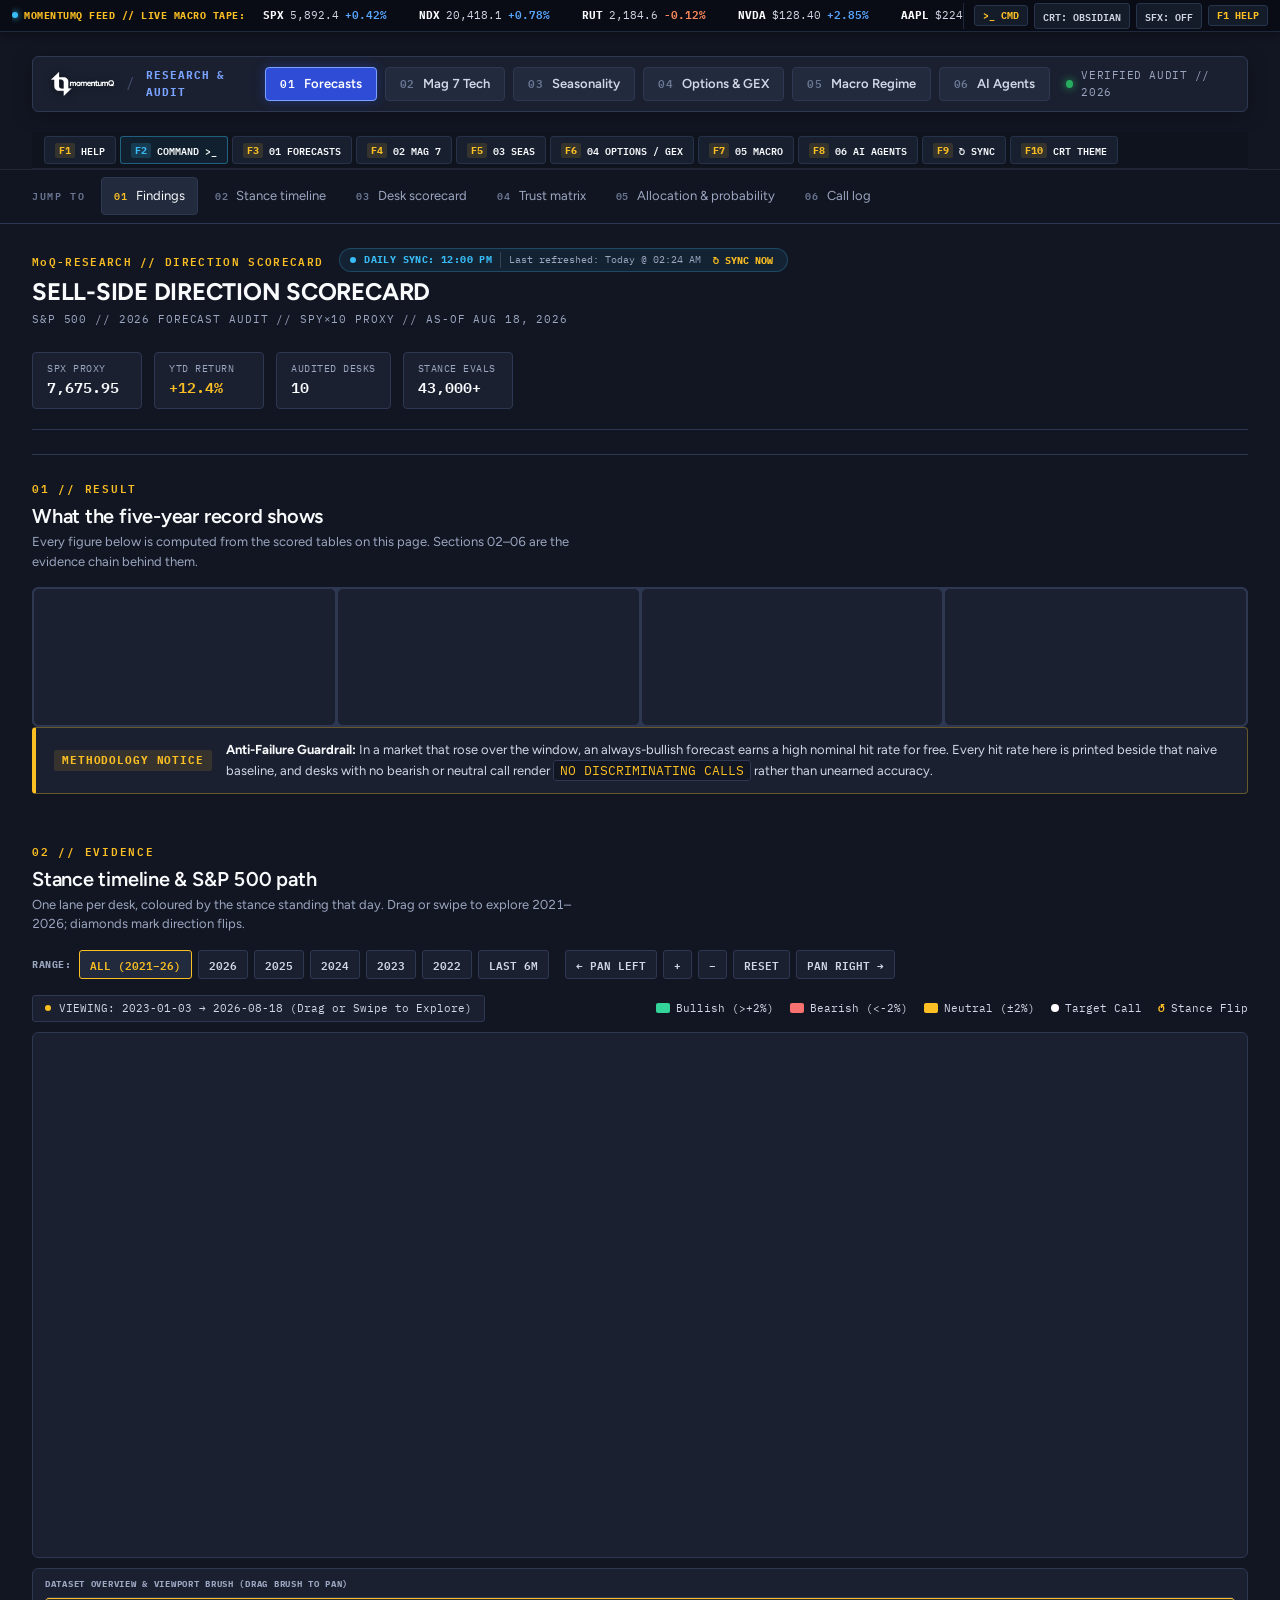
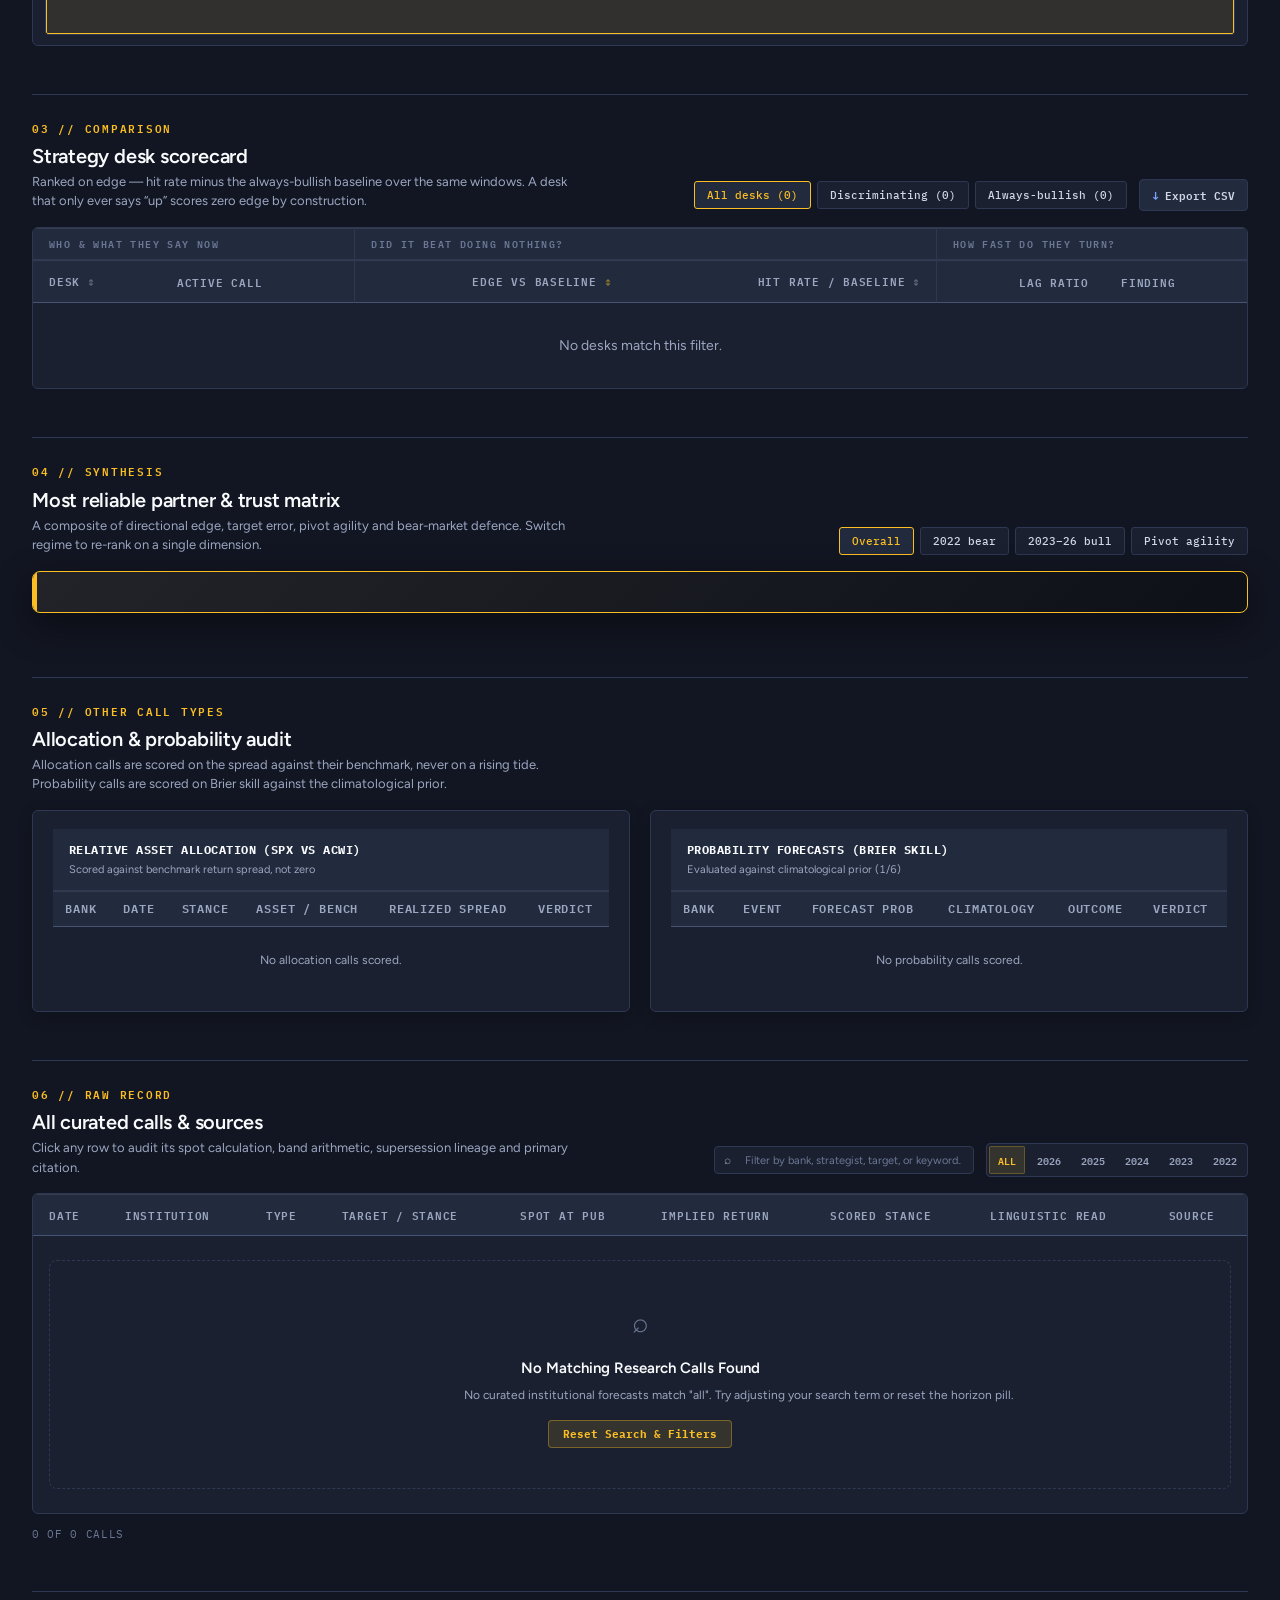
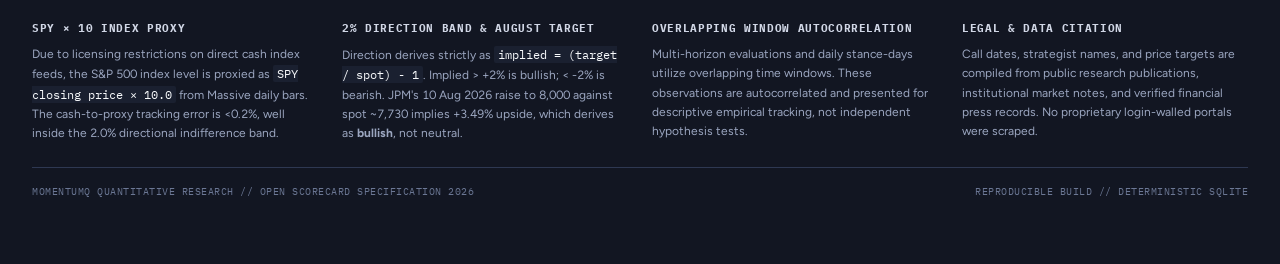
==== commit 4c7c0839: "refactor(branding): standardize on MoQ prefix throughout client UI and headers - Replace all MQ and " ====
--- a/web/index.html
+++ b/web/index.html
@@ -53,7 +53,7 @@
       <div class="brand-row">
         <div class="brand-title">
           <div class="brand-top-meta">
-            <span class="brand-tag">MQ-RESEARCH // DIRECTION SCORECARD</span>
+            <span class="brand-tag">MoQ-RESEARCH // DIRECTION SCORECARD</span>
             <div class="sync-status-indicator" id="syncStatusIndicator">
               <span class="sync-dot pulsing"></span>
               <span class="sync-text" id="syncStatusText">DAILY SYNC: 12:00 PM</span>
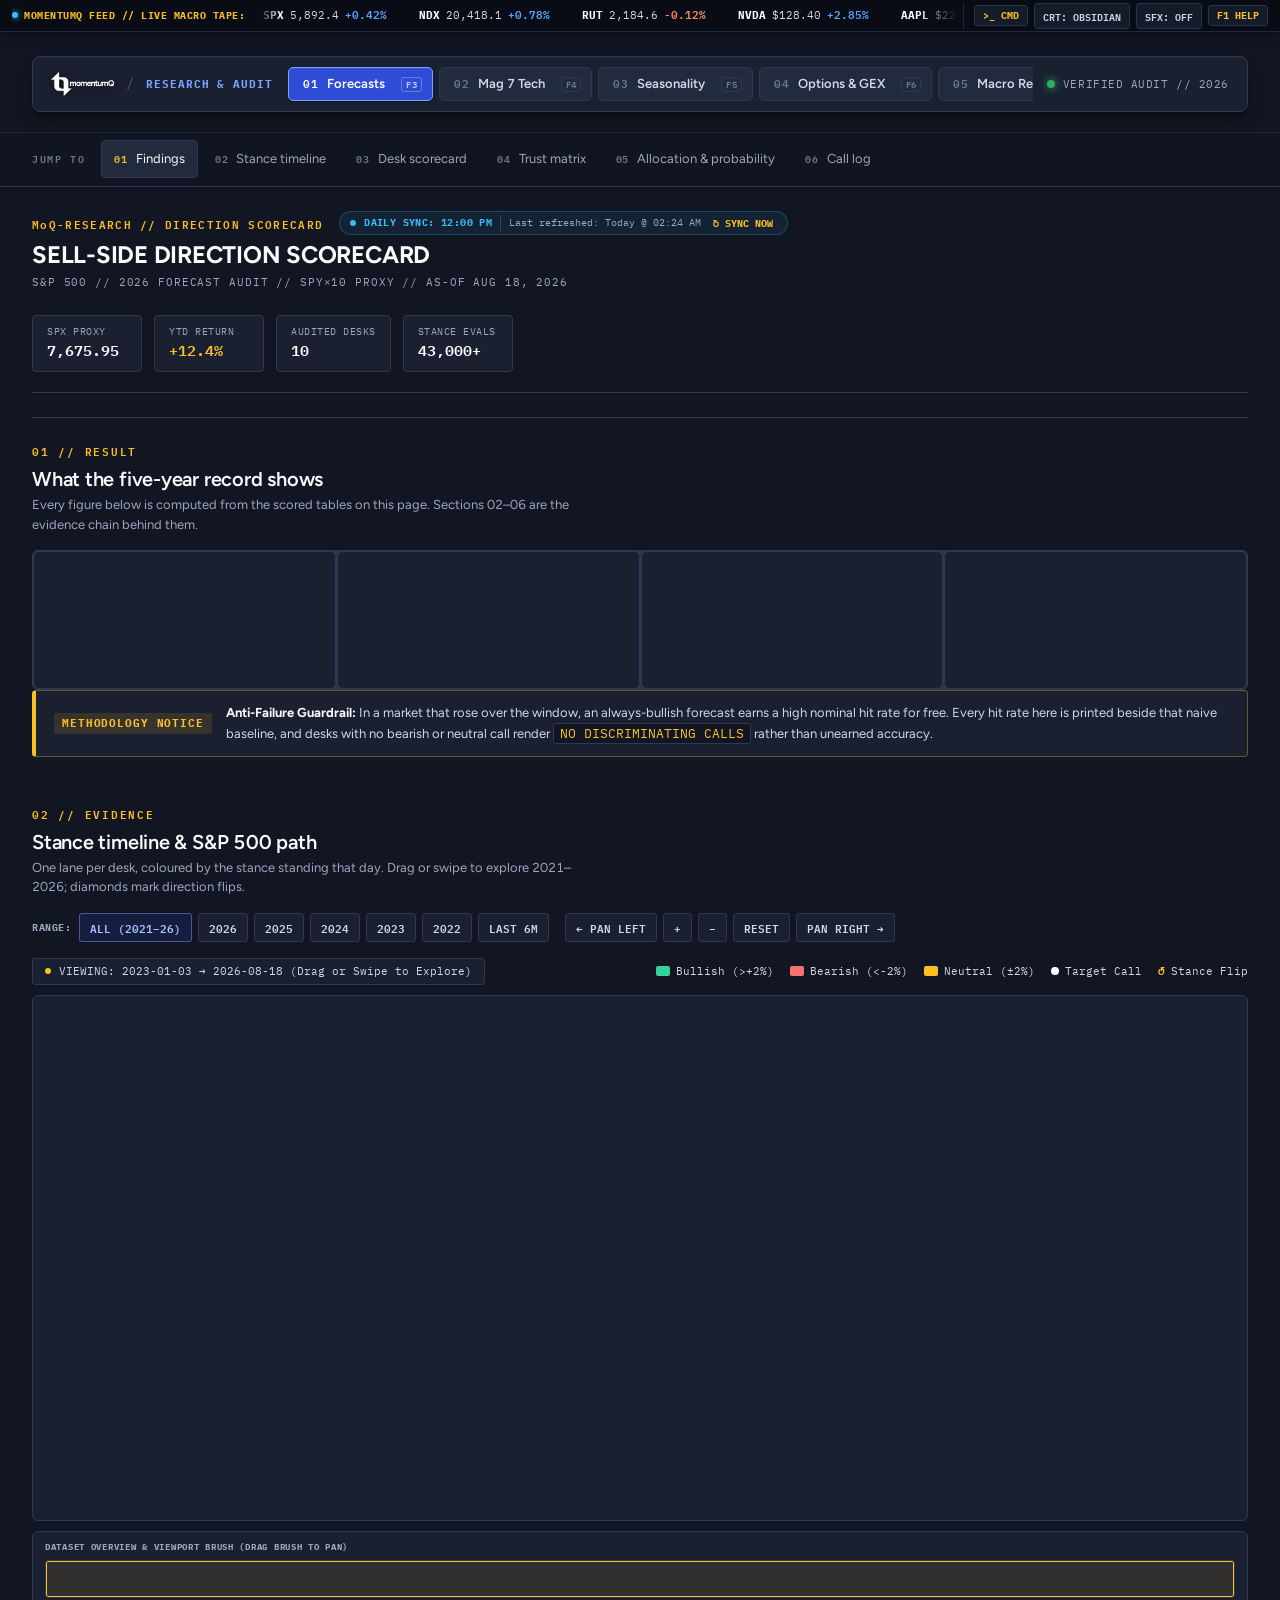
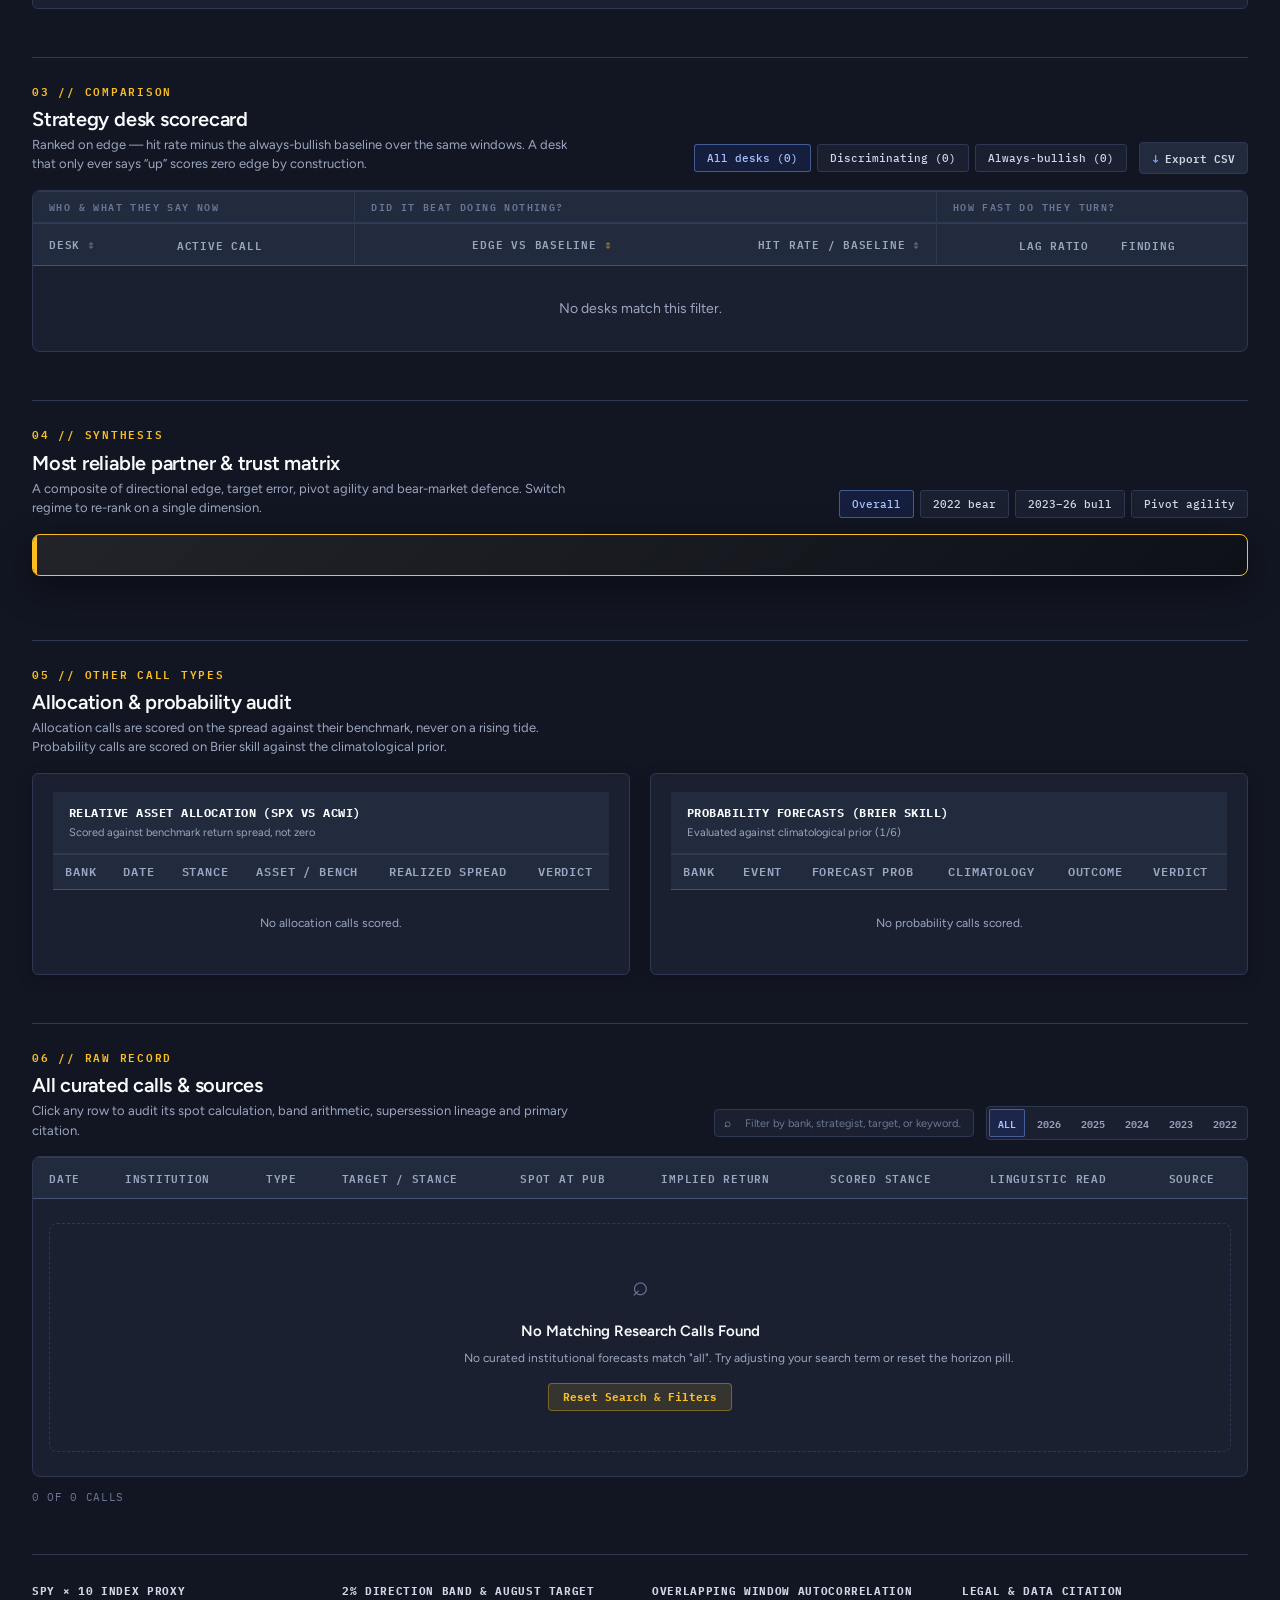
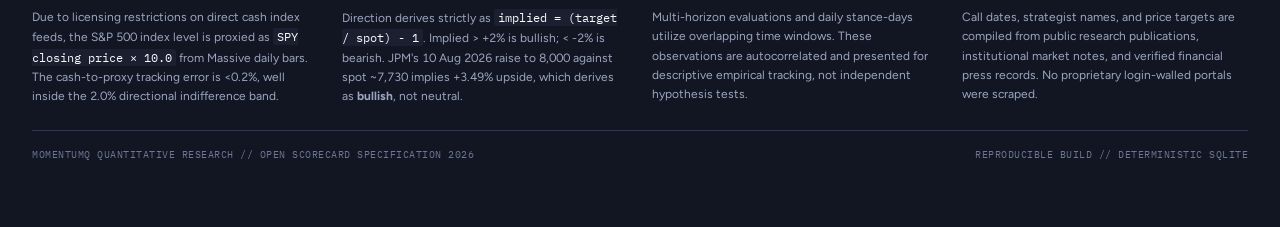
==== commit e5beb25f: "feat(crypto): add dedicated Crypto & Digital Assets Institutional Studio (Page 07) - Implement Crypt" ====
--- a/web/index.html
+++ b/web/index.html
@@ -22,12 +22,13 @@
         <span class="nav-brand-suite">RESEARCH &amp; AUDIT</span>
       </div>
       <div class="nav-tabs-wrapper">
-        <a href="index.html" class="nav-page-btn active" aria-current="page"><span class="nav-page-num">01</span> Forecasts</a>
-        <a href="mag7.html" class="nav-page-btn"><span class="nav-page-num">02</span> Mag 7 Tech</a>
-        <a href="seasonality.html" class="nav-page-btn"><span class="nav-page-num">03</span> Seasonality</a>
-        <a href="options.html" class="nav-page-btn"><span class="nav-page-num">04</span> Options &amp; GEX</a>
-        <a href="macro.html" class="nav-page-btn"><span class="nav-page-num">05</span> Macro Regime</a>
-        <a href="agents.html" class="nav-page-btn"><span class="nav-page-num">06</span> AI Agents</a>
+        <a href="index.html" class="nav-page-btn active" aria-current="page"><span class="nav-page-num">01</span> Forecasts<kbd class="nav-page-fkey">F3</kbd></a>
+        <a href="mag7.html" class="nav-page-btn"><span class="nav-page-num">02</span> Mag 7 Tech<kbd class="nav-page-fkey">F4</kbd></a>
+        <a href="seasonality.html" class="nav-page-btn"><span class="nav-page-num">03</span> Seasonality<kbd class="nav-page-fkey">F5</kbd></a>
+        <a href="options.html" class="nav-page-btn"><span class="nav-page-num">04</span> Options &amp; GEX<kbd class="nav-page-fkey">F6</kbd></a>
+        <a href="macro.html" class="nav-page-btn"><span class="nav-page-num">05</span> Macro Regime<kbd class="nav-page-fkey">F7</kbd></a>
+        <a href="agents.html" class="nav-page-btn"><span class="nav-page-num">06</span> AI Agents<kbd class="nav-page-fkey">F8</kbd></a>
+        <a href="crypto.html" class="nav-page-btn"><span class="nav-page-num">07</span> Crypto<kbd class="nav-page-fkey">F9</kbd></a>
       </div>
       <div class="nav-status-badge">
         <span class="live-pulse"></span>
--- a/web/styles.css
+++ b/web/styles.css
@@ -39,7 +39,23 @@
   --sp-1: 0.25rem; --sp-2: 0.5rem;  --sp-3: 0.75rem; --sp-4: 1rem;
   --sp-5: 1.5rem;  --sp-6: 2rem;    --sp-7: 3rem;    --sp-8: 4rem;
 
+  /* Motion — a high-frequency tool animates state changes, never decoration. */
   --ease-out: cubic-bezier(0.16, 1, 0.3, 1);
+  --ease-std: cubic-bezier(0.23, 1, 0.32, 1);
+  --dur-1: 0.12s;   /* hover / press feedback */
+  --dur-2: 0.18s;   /* state change */
+  --dur-3: 0.24s;   /* enter / exit */
+
+  /* Chrome heights — the sticky stack reads these so nothing overlaps. */
+  --h-tape: 32px;
+  --h-rail: 41px;
+  --h-chrome: calc(var(--h-tape) + var(--h-rail));
+
+  /* Radius scale. Nested radius rule: inner = outer - gap. */
+  --r-1: 3px;   /* chips, badges, inline code */
+  --r-2: 5px;   /* buttons, inputs */
+  --r-3: 8px;   /* panels, cards */
+  --r-4: 12px;  /* modals, major containers */
 
   /* Brand Accent: MomentumQ Royal Cobalt & Light Cyan Foreground */
   --accent-primary: #2e4cd5;
@@ -80,11 +96,34 @@
   --font-sans: 'Figtree', 'IBM Plex Sans', -apple-system, BlinkMacSystemFont, 'Segoe UI', Roboto, sans-serif;
   --font-mono: 'IBM Plex Mono', ui-monospace, SFMono-Regular, Menlo, Monaco, Consolas, monospace;
 
-  /* Elevation Shadows */
-  --shadow-sm: 0 1px 3px rgba(0, 0, 0, 0.35);
-  --shadow-md: 0 4px 16px rgba(0, 0, 0, 0.45);
-  --shadow-lg: 0 12px 32px rgba(0, 0, 0, 0.6);
-  --shadow-modal: 0 24px 48px -12px rgba(0, 0, 0, 0.85), 0 0 0 1px rgba(255, 255, 255, 0.08);
+  /* Elevation — layered, one light source overhead, opacity falls as the
+     surface rises. A single flat blur is the tell of an unconsidered surface. */
+  --shadow-sm:
+    0 1px 1px rgba(0, 0, 0, 0.30),
+    0 2px 4px -1px rgba(0, 0, 0, 0.24);
+  --shadow-md:
+    0 1px 1px rgba(0, 0, 0, 0.28),
+    0 4px 8px -2px rgba(0, 0, 0, 0.32),
+    0 12px 20px -8px rgba(0, 0, 0, 0.36);
+  --shadow-lg:
+    0 1px 1px rgba(0, 0, 0, 0.30),
+    0 8px 16px -4px rgba(0, 0, 0, 0.38),
+    0 24px 40px -12px rgba(0, 0, 0, 0.46);
+  --shadow-modal:
+    0 0 0 1px rgba(255, 255, 255, 0.07),
+    0 2px 4px rgba(0, 0, 0, 0.34),
+    0 16px 32px -8px rgba(0, 0, 0, 0.52),
+    0 40px 72px -24px rgba(0, 0, 0, 0.68);
+
+  /* The 1px top highlight that makes a raised surface catch the light. */
+  --edge-top: inset 0 1px 0 rgba(255, 255, 255, 0.055);
+
+  /* Interactive accent. Blue is the only colour that means "act here";
+     gold is editorial marking, cyan is live-system status. Keeping those
+     roles separate is what stops the palette reading as accent soup. */
+  --select-bg: rgba(46, 76, 213, 0.16);
+  --select-border: rgba(122, 162, 255, 0.45);
+  --select-fg: #a9c4ff;
 }
 
 @media (prefers-reduced-motion: reduce) {
@@ -97,6 +136,10 @@
 }
 
 html { scroll-behavior: smooth; }
+
+/* Anchor targets land below the sticky tape + rail, never under them. */
+:where(section, [id]):target,
+section[id] { scroll-margin-top: calc(var(--h-chrome) + var(--sp-4)); }
 
 ::selection {
   background: var(--accent-gold-bg);
@@ -457,9 +500,9 @@
 }
 
 .preset-btn.active {
-  background: var(--bg-surface-elevated);
-  border-color: var(--accent-gold);
-  color: var(--accent-gold);
+  background: var(--select-bg);
+  border-color: var(--select-border);
+  color: var(--select-fg);
 }
 
 .timeline-pan-nav {
@@ -696,19 +739,35 @@
 }
 
 .tab-btn.active {
-  background: var(--bg-surface-elevated);
-  border-color: var(--accent-gold);
-  color: var(--accent-gold);
-}
-
+  background: var(--select-bg);
+  border-color: var(--select-border);
+  color: var(--select-fg);
+}
+
+/* A capped height here put a second vertical scrollbar inside the page and
+   swallowed the wheel whenever the pointer was over a table — the page simply
+   stopped scrolling. Tables paginate ("show 25 more") instead, so they grow to
+   content height and only ever scroll sideways.
+   The right-edge mask is the affordance for that sideways scroll: without it a
+   clipped final column looks like a column that was never rendered. */
 .table-responsive {
   width: 100%;
-  overflow: auto;
-  max-height: 42rem;
-  border: 1px solid var(--border-subtle);
-  border-radius: 6px;
+  overflow-x: auto;
+  overflow-y: visible;
+  max-height: none;
+  border: 1px solid var(--border-subtle);
+  border-radius: var(--r-3);
   background: var(--bg-surface);
   scrollbar-color: var(--border-strong) transparent;
+  -webkit-mask-image: linear-gradient(to right, #000 calc(100% - 40px), transparent 100%);
+  mask-image: linear-gradient(to right, #000 calc(100% - 40px), transparent 100%);
+}
+
+/* Once scrolled to the end there is nothing left to hint at, so drop the mask. */
+.table-responsive.is-scroll-end,
+.table-responsive.is-not-overflowing {
+  -webkit-mask-image: none;
+  mask-image: none;
 }
 
 .table-responsive::-webkit-scrollbar { width: 10px; height: 10px; }
@@ -718,6 +777,7 @@
   border-radius: 5px;
   border: 2px solid var(--bg-surface);
 }
+.table-responsive::-webkit-scrollbar-thumb:hover { background: var(--text-dim); }
 
 .table-responsive.is-auto-height { max-height: none; }
 
@@ -1356,6 +1416,26 @@
   gap: 8px;
 }
 
+/* Inline math set in the mono face so symbols keep the data voice, with a
+   drawn radical bar rather than a bare surd glyph. */
+.math {
+  font-family: var(--font-mono);
+  font-style: normal;
+  white-space: nowrap;
+  color: var(--text-secondary);
+}
+
+.math sup, .math sub {
+  font-size: 0.72em;
+  line-height: 0;
+}
+
+.math .radicand {
+  border-top: 1px solid currentColor;
+  padding: 0 0.15em 0 0.1em;
+  margin-left: -0.08em;
+}
+
 /* ==========================================================================
    Modal / Detail Drawer & Glassmorphism
    ========================================================================== */
@@ -1602,29 +1682,7 @@
   content: '▼';
 }
 
-.table-responsive {
-  position: relative;
-  overflow-x: auto;
-  scrollbar-width: thin;
-  scrollbar-color: var(--border-strong) var(--bg-canvas);
-}
-
-.table-responsive::-webkit-scrollbar {
-  height: 6px;
-}
-
-.table-responsive::-webkit-scrollbar-track {
-  background: var(--bg-canvas);
-}
-
-.table-responsive::-webkit-scrollbar-thumb {
-  background: var(--border-strong);
-  border-radius: 3px;
-}
-
-.table-responsive::-webkit-scrollbar-thumb:hover {
-  background: var(--text-dim);
-}
+/* (Duplicate .table-responsive block folded into the canonical one above.) */
 
 /* Search input with clear button */
 .search-clear-btn {
@@ -1826,7 +1884,7 @@
 .search-input-wrapper input:focus {
   outline: none;
   border-color: var(--accent-gold);
-  box-shadow: 0 0 0 2px rgba(212, 175, 55, 0.15);
+  box-shadow: 0 0 0 2px rgba(251, 191, 36, 0.15);
   width: 320px;
 }
 
@@ -1863,9 +1921,11 @@
 }
 
 .pill-btn.active {
-  background: var(--accent-gold-bg);
-  color: var(--accent-gold);
-  border: 1px solid rgba(212, 175, 55, 0.3);
+  background: var(--select-bg);
+  border-color: var(--select-border);
+  color: var(--select-fg);
+  border-width: 1px;
+  border-style: solid;
 }
 
 /* Floating Back to Top Button */
@@ -1952,9 +2012,9 @@
   padding: 10px 18px;
   background: var(--bg-surface);
   border: 1px solid var(--border-subtle);
-  border-radius: 6px;
+  border-radius: var(--r-3);
   margin-bottom: 20px;
-  box-shadow: 0 4px 20px rgba(0, 0, 0, 0.25);
+  box-shadow: var(--shadow-md), var(--edge-top);
   gap: var(--sp-4);
 }
 
@@ -1963,6 +2023,7 @@
   align-items: center;
   gap: 12px;
   text-decoration: none;
+  flex-shrink: 0;
 }
 
 .nav-brand-logo {
@@ -1984,19 +2045,33 @@
   font-weight: 700;
   letter-spacing: 0.08em;
   color: var(--accent-fg);
+  white-space: nowrap;
 }
 
 .nav-tabs-wrapper {
   display: flex;
-  gap: 8px;
-  align-items: center;
+  gap: 6px;
+  align-items: center;
+  min-width: 0;
+  overflow-x: auto;
+  scrollbar-width: none;
+  padding: 2px;
+  margin: -2px;
+}
+.nav-tabs-wrapper::-webkit-scrollbar { display: none; }
+
+/* Below this the brand + badge + six tabs stop fitting on one line, so the
+   bar becomes two rows with the tab strip scrolling under them. */
+@media (max-width: 1080px) {
+  .app-global-nav { flex-wrap: wrap; }
+  .nav-tabs-wrapper { order: 3; width: 100%; }
 }
 
 .nav-page-btn {
   display: inline-flex;
   align-items: baseline;
   gap: var(--sp-2);
-  padding: 6px 14px;
+  padding: 6px 10px 6px 14px;
   font-family: var(--font-sans);
   font-size: var(--fs-meta);
   font-weight: 600;
@@ -2005,22 +2080,58 @@
   color: var(--text-secondary);
   background: var(--bg-surface-elevated);
   border: 1px solid var(--border-subtle);
-  border-radius: 4px;
+  border-radius: var(--r-2);
   text-decoration: none;
-  transition: all 0.16s var(--ease-out);
+  transition:
+    color var(--dur-2) var(--ease-out),
+    background-color var(--dur-2) var(--ease-out),
+    border-color var(--dur-2) var(--ease-out);
 }
 
 .nav-page-btn:hover {
   color: var(--text-primary);
   border-color: var(--border-strong);
   background: var(--bg-surface-hover);
+}
+
+.nav-page-btn:hover .nav-page-fkey {
+  color: var(--text-muted);
+  border-color: var(--border-strong);
 }
 
 .nav-page-btn.active {
   color: #ffffff;
   background: var(--accent-primary);
   border-color: var(--accent-fg);
-  box-shadow: 0 0 12px rgba(46, 76, 213, 0.4);
+  box-shadow: var(--shadow-sm), var(--edge-top);
+}
+
+/* The key that reaches this page, shown on the thing it reaches. The old
+   function-key ribbon repeated all six of these as a separate row. */
+.nav-page-fkey {
+  font-family: var(--font-mono);
+  font-size: 0.5625rem;
+  font-weight: 600;
+  line-height: 1;
+  letter-spacing: 0.04em;
+  color: var(--text-dim);
+  background: transparent;
+  border: 1px solid var(--border-subtle);
+  border-radius: var(--r-1);
+  padding: 2px 4px;
+  margin-left: var(--sp-2);
+  align-self: center;
+  transition: color var(--dur-2) var(--ease-out), border-color var(--dur-2) var(--ease-out);
+}
+
+.nav-page-btn.active .nav-page-fkey {
+  color: rgba(255, 255, 255, 0.72);
+  border-color: rgba(255, 255, 255, 0.28);
+}
+
+/* Pointer users never press F7; the hint is for keyboard users only. */
+@media (hover: none), (max-width: 1180px) {
+  .nav-page-fkey { display: none; }
 }
 
 .nav-page-btn.active .nav-page-num {
@@ -2048,6 +2159,8 @@
   font-size: 11px;
   color: var(--text-muted);
   letter-spacing: 0.05em;
+  white-space: nowrap;
+  flex-shrink: 0;
 }
 
 .live-pulse {
@@ -2164,9 +2277,9 @@
 }
 
 .tag-neutral {
-  background: rgba(196, 181, 106, 0.25);
+  background: rgba(251, 191, 36, 0.25);
   color: var(--accent-gold);
-  border: 1px solid rgba(196, 181, 106, 0.5);
+  border: 1px solid rgba(251, 191, 36, 0.5);
 }
 
 .preview-headline {
@@ -2238,9 +2351,9 @@
 }
 
 .stock-pill-btn.active {
-  background: var(--accent-gold-bg);
-  border-color: var(--accent-gold);
-  color: var(--accent-gold);
+  background: var(--select-bg);
+  border-color: var(--select-border);
+  color: var(--select-fg);
 }
 
 .chart-sub-header {
@@ -2895,7 +3008,7 @@
 
 .stock-call-timeline-item:hover {
   border-color: var(--accent-gold);
-  background: rgba(196, 181, 106, 0.04);
+  background: rgba(251, 191, 36, 0.04);
   transform: translateX(2px);
 }
 
@@ -3134,8 +3247,8 @@
 }
 
 .journey-step-box.happened {
-  border-color: rgba(196, 181, 106, 0.4);
-  background: rgba(196, 181, 106, 0.03);
+  border-color: rgba(251, 191, 36, 0.4);
+  background: rgba(251, 191, 36, 0.03);
 }
 
 .j-step-num {
@@ -3378,9 +3491,9 @@
 }
 
 .switch-pill.pill-active {
-  background: rgba(196, 181, 106, 0.12);
+  background: rgba(251, 191, 36, 0.12);
   color: var(--accent-gold);
-  border: 1px solid rgba(196, 181, 106, 0.3);
+  border: 1px solid rgba(251, 191, 36, 0.3);
 }
 
 .switch-desc {
@@ -3519,7 +3632,7 @@
 /* --------------------------------------------------------- section rail --- */
 .section-rail {
   position: sticky;
-  top: 0;
+  top: var(--h-tape);
   z-index: 40;
   display: flex;
   align-items: center;
@@ -3796,14 +3909,13 @@
 }
 
 .season-pill-btn.active {
-  background: var(--bg-surface-elevated);
-  border-color: var(--accent-gold);
-  color: var(--accent-gold);
-  box-shadow: 0 0 8px rgba(196, 181, 106, 0.2);
+  background: var(--select-bg);
+  border-color: var(--select-border);
+  color: var(--select-fg);
 }
 
 .season-pill-gold {
-  border-color: rgba(196, 181, 106, 0.4);
+  border-color: rgba(251, 191, 36, 0.4);
   color: var(--accent-gold);
 }
 
@@ -4128,11 +4240,7 @@
 
 .season-pill-btn:hover { color: var(--text-primary); border-color: var(--border-strong); }
 
-.season-pill-btn.active {
-  color: var(--accent-gold);
-  background: var(--accent-gold-bg);
-  border-color: var(--accent-gold-border);
-}
+/* (Duplicate .season-pill-btn.active removed; the canonical rule is above.) */
 
 /* Composite-cycle phase cards */
 .cycle-phases-grid {
@@ -5008,6 +5116,10 @@
   user-select: none;
   gap: 20px;
   flex: 1;
+  /* A hard clip cuts symbols mid-word against the tool cluster; fading the
+     tail reads as "the tape continues" instead of "the layout broke". */
+  -webkit-mask-image: linear-gradient(to right, transparent 0, #000 24px, #000 calc(100% - 40px), transparent 100%);
+  mask-image: linear-gradient(to right, transparent 0, #000 24px, #000 calc(100% - 40px), transparent 100%);
 }
 
 .tape-content {
@@ -5065,6 +5177,10 @@
   flex-shrink: 0;
   border-left: 1px solid #1f293d;
   padding-left: 10px;
+  margin-left: 4px;
+  background: #090c14;
+  position: relative;
+  z-index: 1;
 }
 
 .term-tool-btn {
@@ -5100,66 +5216,9 @@
   font-weight: 700;
 }
 
-/* 2. Terminal Function Keys Bar */
-.terminal-func-bar {
-  display: flex;
-  align-items: center;
-  gap: 4px;
-  padding: 4px 12px;
-  background: #0f131d;
-  border-bottom: 1px solid #1c2436;
-  overflow-x: auto;
-  scrollbar-width: none;
-}
-
-.terminal-func-bar::-webkit-scrollbar {
-  display: none;
-}
-
-.func-key {
-  background: #182030;
-  border: 1px solid #26324a;
-  border-radius: 3px;
-  padding: 4px 10px;
-  display: flex;
-  align-items: center;
-  gap: 6px;
-  cursor: pointer;
-  transition: all 0.12s ease;
-  white-space: nowrap;
-  font-family: var(--font-mono);
-}
-
-.func-key:hover {
-  background: #232e44;
-  border-color: var(--accent-gold);
-  transform: translateY(-1px);
-}
-
-.func-key .f-num {
-  font-size: 9.5px;
-  font-weight: 700;
-  color: var(--accent-gold);
-  background: rgba(251, 191, 36, 0.12);
-  padding: 1px 4px;
-  border-radius: 2px;
-}
-
-.func-key .f-label {
-  font-size: 10px;
-  font-weight: 600;
-  color: var(--text-primary);
-}
-
-.func-key.highlight-cmd {
-  border-color: rgba(56, 189, 248, 0.4);
-  background: rgba(56, 189, 248, 0.08);
-}
-
-.func-key.highlight-cmd .f-num {
-  color: #38bdf8;
-  background: rgba(56, 189, 248, 0.18);
-}
+/* (2. The function-key ribbon was removed: every key it showed already
+   existed in the tape tools or the global nav. The keys stay bound, and each
+   nav tab now carries its own .nav-page-fkey hint.) */
 
 /* 3. Terminal Command Omnibar Modal (Cmd+K / F2) */
 .terminal-cmd-backdrop {
@@ -5729,10 +5788,6 @@
   border-color: #3d290c;
 }
 
-body.theme-amber .terminal-func-bar {
-  background: #0f0902;
-  border-color: #3d290c;
-}
 
 body.theme-amber .blotter-table th {
   background: #160e04;
@@ -5784,10 +5839,6 @@
   border-color: #14401e;
 }
 
-body.theme-green .terminal-func-bar {
-  background: #031207;
-  border-color: #14401e;
-}
 
 body.theme-green .blotter-table th {
   background: #061e0d;
@@ -6077,6 +6128,80 @@
   flex-direction: column;
   padding-bottom: 8px;
   border-bottom: 1px dashed rgba(255, 255, 255, 0.04);
+}
+
+.fg-cat-head {
+  display: flex;
+  justify-content: space-between;
+  align-items: baseline;
+  gap: var(--sp-3);
+  margin-bottom: var(--sp-1);
+}
+
+.fg-cat-name {
+  font-size: var(--fs-meta);
+  font-weight: 600;
+  color: var(--text-primary);
+}
+
+.fg-cat-weight {
+  font-size: var(--fs-label);
+  color: var(--text-dim);
+  font-weight: 500;
+}
+
+/* A factor the chain could not measure must not read as a confident zero. */
+.fg-cat-flag {
+  font-size: 0.5625rem;
+  font-weight: 600;
+  letter-spacing: 0.08em;
+  color: var(--stance-neutral);
+  border: 1px solid var(--stance-neutral-border);
+  background: var(--stance-neutral-bg);
+  border-radius: var(--r-1);
+  padding: 1px 4px;
+  margin-left: var(--sp-2);
+}
+
+.fg-category-row.is-degraded .fg-cat-track,
+.fg-category-row.is-degraded .fg-cat-desc { opacity: 0.55; }
+
+.fg-cat-score {
+  font-weight: 700;
+  font-size: var(--fs-meta);
+  white-space: nowrap;
+}
+
+.fg-cat-denom {
+  color: var(--text-dim);
+  font-weight: 500;
+}
+
+.fg-cat-track {
+  height: 6px;
+  background: rgba(255, 255, 255, 0.05);
+  border-radius: 3px;
+  overflow: hidden;
+  margin-bottom: var(--sp-1);
+  box-shadow: inset 0 1px 2px rgba(0, 0, 0, 0.32);
+}
+
+.fg-cat-fill {
+  height: 100%;
+  border-radius: 3px;
+  transition: width var(--dur-3) var(--ease-out);
+}
+
+.fg-cat-desc {
+  font-size: var(--fs-label);
+  line-height: 1.5;
+  color: var(--text-muted);
+}
+
+.fg-empty {
+  font-size: var(--fs-meta);
+  color: var(--text-muted);
+  padding: var(--sp-5) 0;
 }
 
 .vix-cards-grid {
@@ -6212,3 +6337,599 @@
     flex-wrap: wrap;
   }
 }
+
+/* ==========================================================================
+   8. AI Agents & Autonomous Dossier Desk Styles
+   ========================================================================== */
+
+.agent-stats-strip {
+  display: grid;
+  grid-template-columns: repeat(6, 1fr);
+  gap: var(--sp-3);
+  margin-bottom: var(--sp-5);
+}
+
+.agent-stats-strip .stat-card {
+  background: var(--bg-surface);
+  border: 1px solid var(--border-subtle);
+  border-radius: var(--radius-sm);
+  padding: 12px 14px;
+  display: flex;
+  flex-direction: column;
+  justify-content: space-between;
+  transition: border-color var(--transition-fast), transform var(--transition-fast);
+}
+
+.agent-stats-strip .stat-card:hover {
+  border-color: var(--border-strong);
+  transform: translateY(-2px);
+}
+
+.agent-nodes-grid {
+  display: grid;
+  grid-template-columns: repeat(5, 1fr);
+  gap: var(--sp-3);
+  margin-bottom: var(--sp-5);
+}
+
+.agent-node-card {
+  background: var(--bg-surface);
+  border: 1px solid var(--border-subtle);
+  border-radius: var(--radius-sm);
+  padding: 14px 16px;
+  display: flex;
+  flex-direction: column;
+  justify-content: space-between;
+  transition: border-color var(--transition-fast), transform var(--transition-fast), box-shadow var(--transition-fast);
+  position: relative;
+  overflow: hidden;
+}
+
+.agent-node-card:hover {
+  border-color: var(--border-strong);
+  transform: translateY(-2px);
+  box-shadow: 0 6px 18px rgba(0, 0, 0, 0.45);
+}
+
+.agent-node-card.is-cio {
+  border-color: rgba(251, 191, 36, 0.45);
+  background: linear-gradient(180deg, rgba(251, 191, 36, 0.05) 0%, var(--bg-surface) 100%);
+}
+
+.agent-node-card.is-cio:hover {
+  border-color: var(--accent-gold);
+  box-shadow: 0 6px 20px rgba(251, 191, 36, 0.18);
+}
+
+.agent-node-top {
+  display: flex;
+  justify-content: space-between;
+  align-items: center;
+  margin-bottom: 8px;
+}
+
+.agent-node-id {
+  font-size: 10px;
+  letter-spacing: 0.08em;
+  color: var(--text-muted);
+}
+
+.agent-node-status {
+  display: inline-flex;
+  align-items: center;
+  gap: 5px;
+  font-size: 10px;
+  font-weight: 700;
+  letter-spacing: 0.05em;
+  padding: 2px 6px;
+  border-radius: var(--radius-pill);
+  background: rgba(34, 197, 94, 0.12);
+  color: #4ade80;
+  border: 1px solid rgba(34, 197, 94, 0.3);
+}
+
+.agent-node-status.is-cio {
+  background: rgba(251, 191, 36, 0.12);
+  color: var(--accent-gold);
+  border-color: rgba(251, 191, 36, 0.3);
+}
+
+.agent-node-title {
+  font-size: 13.5px;
+  font-weight: 700;
+  color: var(--text-primary);
+  margin: 0 0 6px 0;
+  line-height: 1.25;
+}
+
+.agent-node-card.is-cio .agent-node-title {
+  color: var(--accent-gold);
+}
+
+.agent-node-desc {
+  font-size: 11px;
+  color: var(--text-secondary);
+  line-height: 1.4;
+  margin: 0 0 10px 0;
+  flex: 1;
+}
+
+.agent-node-signal {
+  background: var(--bg-surface-elevated);
+  border: 1px solid var(--border-subtle);
+  border-radius: var(--radius-xs);
+  padding: 5px 8px;
+  font-family: var(--font-mono);
+  font-size: 10px;
+  color: var(--text-primary);
+  margin-bottom: 10px;
+  line-height: 1.3;
+}
+
+.agent-node-bottom {
+  display: flex;
+  justify-content: space-between;
+  align-items: center;
+  border-top: 1px solid var(--border-subtle);
+  padding-top: 8px;
+  margin-top: auto;
+  font-size: 10px;
+  color: var(--text-muted);
+}
+
+.agent-query-node-btn {
+  background: transparent;
+  border: 1px solid var(--border-subtle);
+  color: var(--text-secondary);
+  font-family: var(--font-mono);
+  font-size: 9.5px;
+  padding: 2px 6px;
+  border-radius: var(--radius-xs);
+  cursor: pointer;
+  transition: all var(--transition-fast);
+}
+
+.agent-query-node-btn:hover {
+  border-color: var(--accent-gold);
+  color: var(--accent-gold);
+  background: rgba(251, 191, 36, 0.08);
+}
+
+/* Agent Interactive Console */
+.agent-console-card {
+  background: var(--bg-surface);
+  border: 1px solid var(--border-subtle);
+  border-radius: var(--radius-sm);
+  padding: 18px 20px;
+  margin-bottom: var(--sp-5);
+}
+
+.agent-console-header {
+  display: flex;
+  justify-content: space-between;
+  align-items: center;
+  margin-bottom: 12px;
+}
+
+.agent-chips-row {
+  display: flex;
+  flex-wrap: wrap;
+  align-items: center;
+  gap: 8px;
+  margin-bottom: 14px;
+}
+
+.agent-chip-btn {
+  background: var(--bg-surface-elevated);
+  border: 1px solid var(--border-subtle);
+  color: var(--text-secondary);
+  font-family: var(--font-mono);
+  font-size: 10.5px;
+  padding: 4px 10px;
+  border-radius: var(--radius-pill);
+  cursor: pointer;
+  transition: all var(--transition-fast);
+}
+
+.agent-chip-btn:hover {
+  border-color: var(--accent-gold);
+  color: var(--accent-gold);
+  background: rgba(251, 191, 36, 0.08);
+}
+
+.agent-input-wrap {
+  display: flex;
+  gap: 10px;
+  align-items: stretch;
+}
+
+.agent-prompt-prefix {
+  display: flex;
+  align-items: center;
+  background: var(--bg-surface-elevated);
+  border: 1px solid var(--border-subtle);
+  border-right: none;
+  padding: 0 12px;
+  font-family: var(--font-mono);
+  font-size: 12px;
+  color: var(--accent-gold);
+  font-weight: 700;
+  border-radius: var(--radius-sm) 0 0 var(--radius-sm);
+  user-select: none;
+}
+
+.agent-prompt-input {
+  flex: 1;
+  background: var(--bg-input);
+  border: 1px solid var(--border-subtle);
+  border-radius: 0 var(--radius-sm) var(--radius-sm) 0;
+  color: var(--text-primary);
+  font-family: var(--font-mono);
+  font-size: 12.5px;
+  padding: 10px 14px;
+  outline: none;
+  transition: border-color var(--transition-fast), box-shadow var(--transition-fast);
+}
+
+.agent-prompt-input:focus {
+  border-color: var(--accent-gold);
+  box-shadow: 0 0 0 2px rgba(251, 191, 36, 0.2);
+}
+
+/* Agent Dossier Viewer Window */
+.agent-viewer-window {
+  background: var(--bg-surface);
+  border: 1px solid var(--border-subtle);
+  border-radius: var(--radius-sm);
+  margin-bottom: var(--sp-5);
+  overflow: hidden;
+  box-shadow: 0 8px 24px rgba(0, 0, 0, 0.5);
+}
+
+.agent-viewer-titlebar {
+  background: var(--bg-surface-elevated);
+  border-bottom: 1px solid var(--border-subtle);
+  padding: 12px 18px;
+  display: flex;
+  justify-content: space-between;
+  align-items: center;
+  flex-wrap: wrap;
+  gap: 10px;
+}
+
+.agent-viewer-title-box {
+  display: flex;
+  align-items: center;
+  gap: 12px;
+}
+
+.agent-viewer-dots {
+  display: flex;
+  gap: 6px;
+}
+
+.agent-viewer-dot {
+  width: 9px;
+  height: 9px;
+  border-radius: 50%;
+  background: var(--border-strong);
+}
+
+.agent-viewer-dot.red { background: #ef4444; }
+.agent-viewer-dot.yellow { background: #eab308; }
+.agent-viewer-dot.green { background: #22c55e; }
+
+.agent-viewer-filename {
+  font-family: var(--font-mono);
+  font-size: 13px;
+  font-weight: 700;
+  color: var(--text-primary);
+}
+
+.agent-viewer-badge {
+  font-family: var(--font-mono);
+  font-size: 10.5px;
+  padding: 2px 8px;
+  border-radius: var(--radius-pill);
+  background: rgba(251, 191, 36, 0.12);
+  color: var(--accent-gold);
+  border: 1px solid rgba(251, 191, 36, 0.3);
+}
+
+.agent-view-mode-tabs {
+  display: flex;
+  gap: 4px;
+  background: var(--bg-input);
+  padding: 2px;
+  border-radius: var(--radius-xs);
+  border: 1px solid var(--border-subtle);
+}
+
+.agent-view-tab-btn {
+  background: transparent;
+  border: none;
+  color: var(--text-secondary);
+  font-family: var(--font-mono);
+  font-size: 10px;
+  font-weight: 600;
+  padding: 3px 8px;
+  border-radius: var(--radius-xs);
+  cursor: pointer;
+  transition: all var(--transition-fast);
+}
+
+.agent-view-tab-btn.active {
+  background: var(--select-bg);
+  color: var(--select-fg);
+}
+
+.agent-viewer-body {
+  padding: 24px 28px;
+  max-height: 650px;
+  overflow-y: auto;
+  font-family: var(--font-mono);
+  font-size: 12.5px;
+  line-height: 1.65;
+  color: var(--text-primary);
+  background: #0b0f17;
+}
+
+/* Rich Markdown Rendered Typography */
+.agent-viewer-rendered {
+  font-family: var(--font-sans);
+  font-size: 13.5px;
+  line-height: 1.7;
+  color: #e2e8f0;
+}
+
+.agent-viewer-rendered h1 {
+  font-size: 20px;
+  font-weight: 800;
+  color: var(--accent-gold);
+  border-bottom: 1px solid var(--border-subtle);
+  padding-bottom: 8px;
+  margin: 0 0 16px 0;
+  font-family: var(--font-mono);
+}
+
+.agent-viewer-rendered h2 {
+  font-size: 16px;
+  font-weight: 700;
+  color: var(--accent-blue);
+  margin: 24px 0 12px 0;
+  font-family: var(--font-mono);
+}
+
+.agent-viewer-rendered h3 {
+  font-size: 14px;
+  font-weight: 700;
+  color: var(--accent-gold);
+  margin: 20px 0 8px 0;
+  font-family: var(--font-mono);
+}
+
+.agent-viewer-rendered p {
+  margin: 0 0 12px 0;
+  color: #cbd5e1;
+}
+
+.agent-viewer-rendered ul, .agent-viewer-rendered ol {
+  margin: 0 0 16px 20px;
+  padding: 0;
+}
+
+.agent-viewer-rendered li {
+  margin-bottom: 6px;
+  color: #e2e8f0;
+}
+
+.agent-viewer-rendered strong {
+  color: #ffffff;
+  font-weight: 700;
+}
+
+.agent-viewer-rendered blockquote {
+  border-left: 3px solid var(--accent-gold);
+  background: rgba(251, 191, 36, 0.05);
+  margin: 16px 0;
+  padding: 10px 16px;
+  border-radius: 0 var(--radius-xs) var(--radius-xs) 0;
+  color: #f1f5f9;
+}
+
+.agent-viewer-rendered hr {
+  border: 0;
+  border-top: 1px solid var(--border-subtle);
+  margin: 20px 0;
+}
+
+/* ==========================================================================
+   9. SEC Form 4 Insider Radar & 13F Smart Money Styles
+   ========================================================================== */
+
+.cluster-alerts-container {
+  display: grid;
+  grid-template-columns: repeat(2, 1fr);
+  gap: var(--sp-3);
+}
+
+.cluster-alert-card {
+  background: linear-gradient(180deg, rgba(251, 191, 36, 0.08) 0%, var(--bg-surface) 100%);
+  border: 1px solid rgba(251, 191, 36, 0.4);
+  border-radius: var(--radius-sm);
+  padding: 14px 16px;
+  display: flex;
+  flex-direction: column;
+  justify-content: space-between;
+  box-shadow: 0 4px 14px rgba(251, 191, 36, 0.1);
+  transition: transform var(--transition-fast), border-color var(--transition-fast);
+}
+
+.cluster-alert-card:hover {
+  transform: translateY(-2px);
+  border-color: var(--accent-gold);
+}
+
+.cluster-alert-top {
+  display: flex;
+  justify-content: space-between;
+  align-items: center;
+  margin-bottom: 8px;
+}
+
+.cluster-tag-badge {
+  font-family: var(--font-mono);
+  font-size: 10px;
+  font-weight: 700;
+  letter-spacing: 0.06em;
+  padding: 2px 8px;
+  border-radius: var(--radius-pill);
+  background: rgba(251, 191, 36, 0.15);
+  color: var(--accent-gold);
+  border: 1px solid rgba(251, 191, 36, 0.35);
+}
+
+.cluster-alert-title {
+  font-size: 14px;
+  font-weight: 700;
+  color: var(--text-primary);
+  margin: 0 0 6px 0;
+}
+
+.cluster-alert-desc {
+  font-size: 11px;
+  color: var(--text-secondary);
+  line-height: 1.45;
+  margin: 0 0 10px 0;
+}
+
+.cluster-alert-bottom {
+  display: flex;
+  justify-content: space-between;
+  align-items: center;
+  border-top: 1px solid var(--border-subtle);
+  padding-top: 8px;
+  font-family: var(--font-mono);
+  font-size: 11px;
+}
+
+/* 13F Whale Cards */
+.whale-cards-grid {
+  display: grid;
+  grid-template-columns: repeat(3, 1fr);
+  gap: var(--sp-3);
+}
+
+.whale-card {
+  background: var(--bg-surface);
+  border: 1px solid var(--border-subtle);
+  border-radius: var(--radius-sm);
+  padding: 14px 16px;
+  display: flex;
+  flex-direction: column;
+  justify-content: space-between;
+  transition: transform var(--transition-fast), border-color var(--transition-fast);
+}
+
+.whale-card:hover {
+  transform: translateY(-2px);
+  border-color: var(--border-strong);
+}
+
+.whale-card-header {
+  display: flex;
+  justify-content: space-between;
+  align-items: flex-start;
+  margin-bottom: 10px;
+}
+
+.whale-fund-name {
+  font-size: 13.5px;
+  font-weight: 700;
+  color: var(--text-primary);
+  line-height: 1.25;
+}
+
+.whale-manager-sub {
+  font-size: 10.5px;
+  color: var(--text-muted);
+  font-family: var(--font-mono);
+}
+
+.whale-aum-badge {
+  font-family: var(--font-mono);
+  font-size: 10.5px;
+  font-weight: 700;
+  color: var(--accent-gold);
+  background: rgba(251, 191, 36, 0.1);
+  padding: 2px 6px;
+  border-radius: var(--radius-xs);
+  border: 1px solid rgba(251, 191, 36, 0.25);
+  white-space: nowrap;
+}
+
+.whale-holdings-list {
+  display: flex;
+  flex-direction: column;
+  gap: 6px;
+  margin-top: 6px;
+}
+
+.whale-holding-row {
+  display: flex;
+  justify-content: space-between;
+  align-items: center;
+  font-family: var(--font-mono);
+  font-size: 11px;
+  background: var(--bg-surface-elevated);
+  padding: 5px 8px;
+  border-radius: var(--radius-xs);
+  border: 1px solid var(--border-subtle);
+}
+
+.conviction-badge {
+  display: inline-flex;
+  align-items: center;
+  gap: 4px;
+  font-family: var(--font-mono);
+  font-size: 9.5px;
+  font-weight: 700;
+  letter-spacing: 0.04em;
+  padding: 2px 7px;
+  border-radius: var(--radius-pill);
+}
+
+.conviction-badge.high-buy {
+  background: rgba(34, 197, 94, 0.15);
+  color: #4ade80;
+  border: 1px solid rgba(34, 197, 94, 0.35);
+}
+
+.conviction-badge.cluster-buy {
+  background: rgba(251, 191, 36, 0.15);
+  color: var(--accent-gold);
+  border: 1px solid rgba(251, 191, 36, 0.35);
+}
+
+.conviction-badge.routine-sale {
+  background: rgba(148, 163, 184, 0.1);
+  color: var(--text-secondary);
+  border: 1px solid rgba(148, 163, 184, 0.2);
+}
+
+@media (max-width: 1024px) {
+  .cluster-alerts-container {
+    grid-template-columns: 1fr;
+  }
+  .whale-cards-grid {
+    grid-template-columns: repeat(2, 1fr);
+  }
+}
+
+@media (max-width: 640px) {
+  .whale-cards-grid {
+    grid-template-columns: 1fr;
+  }
+}
+
+
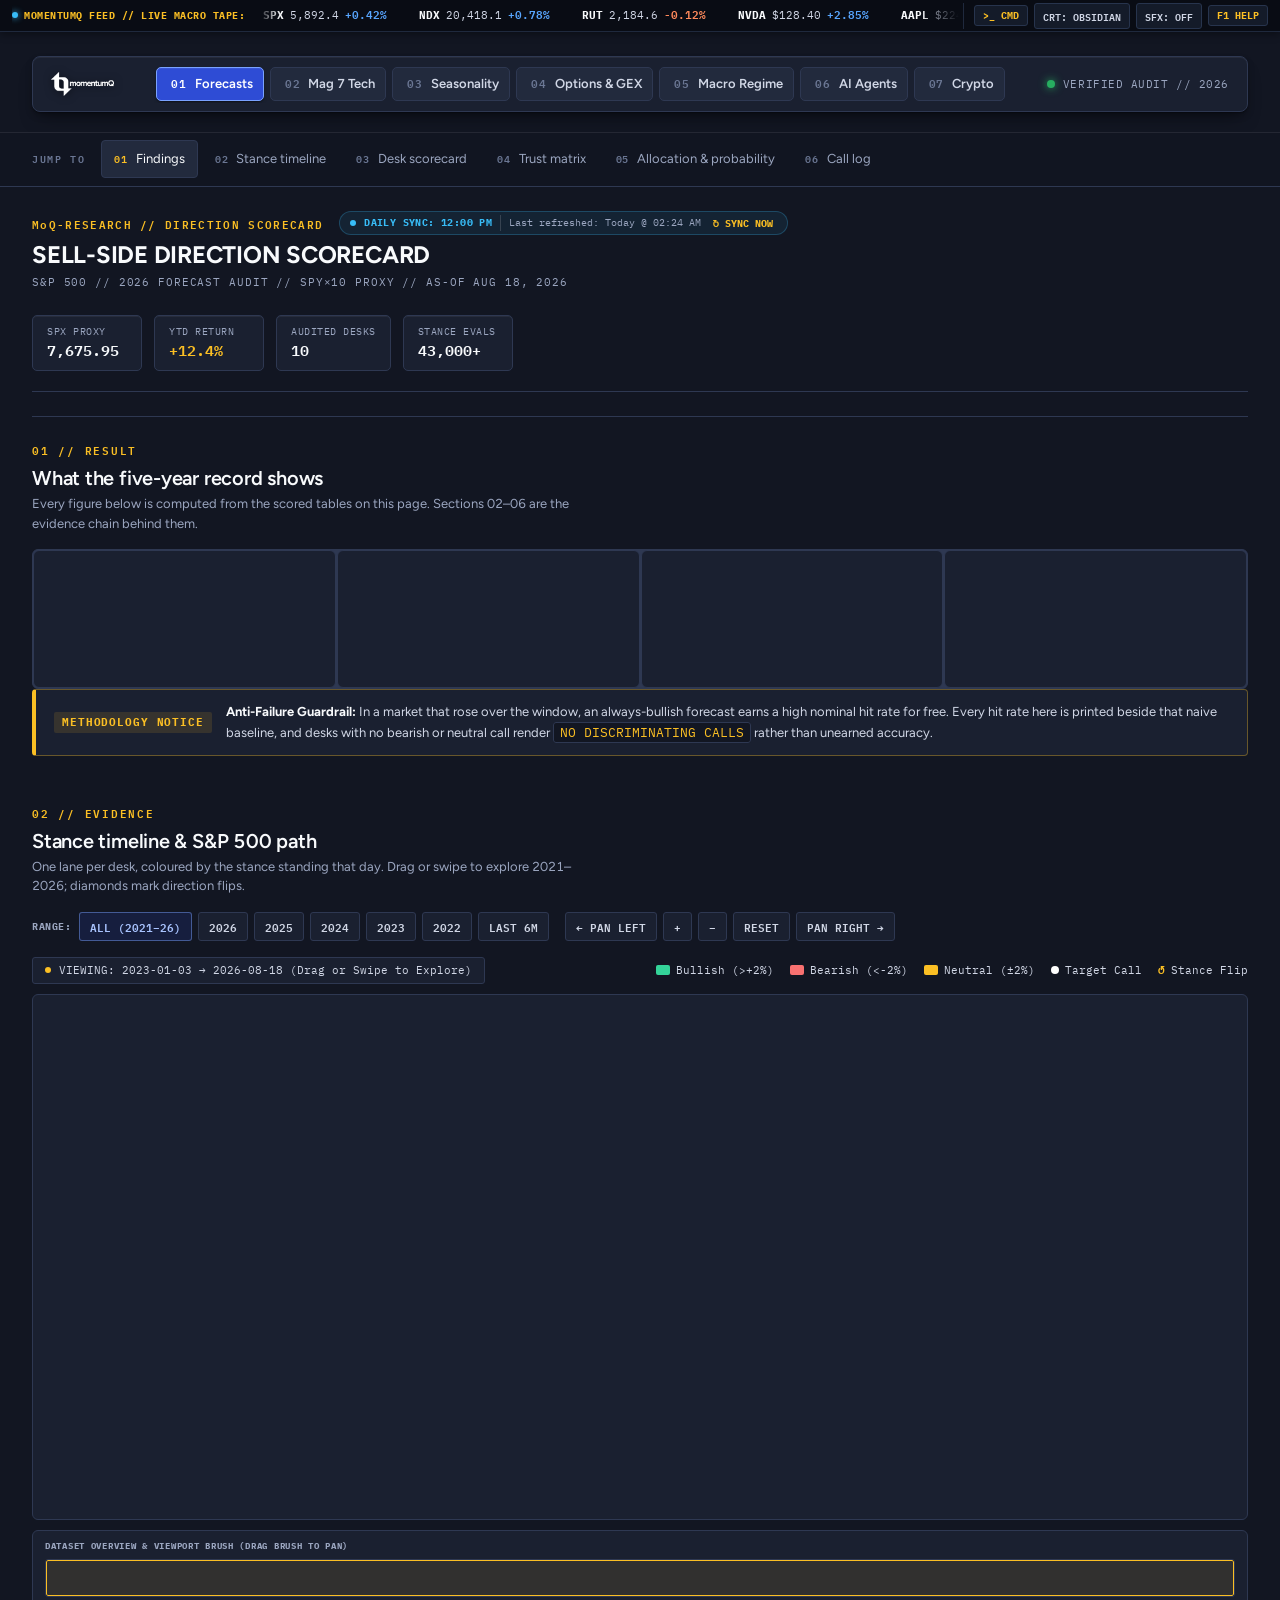
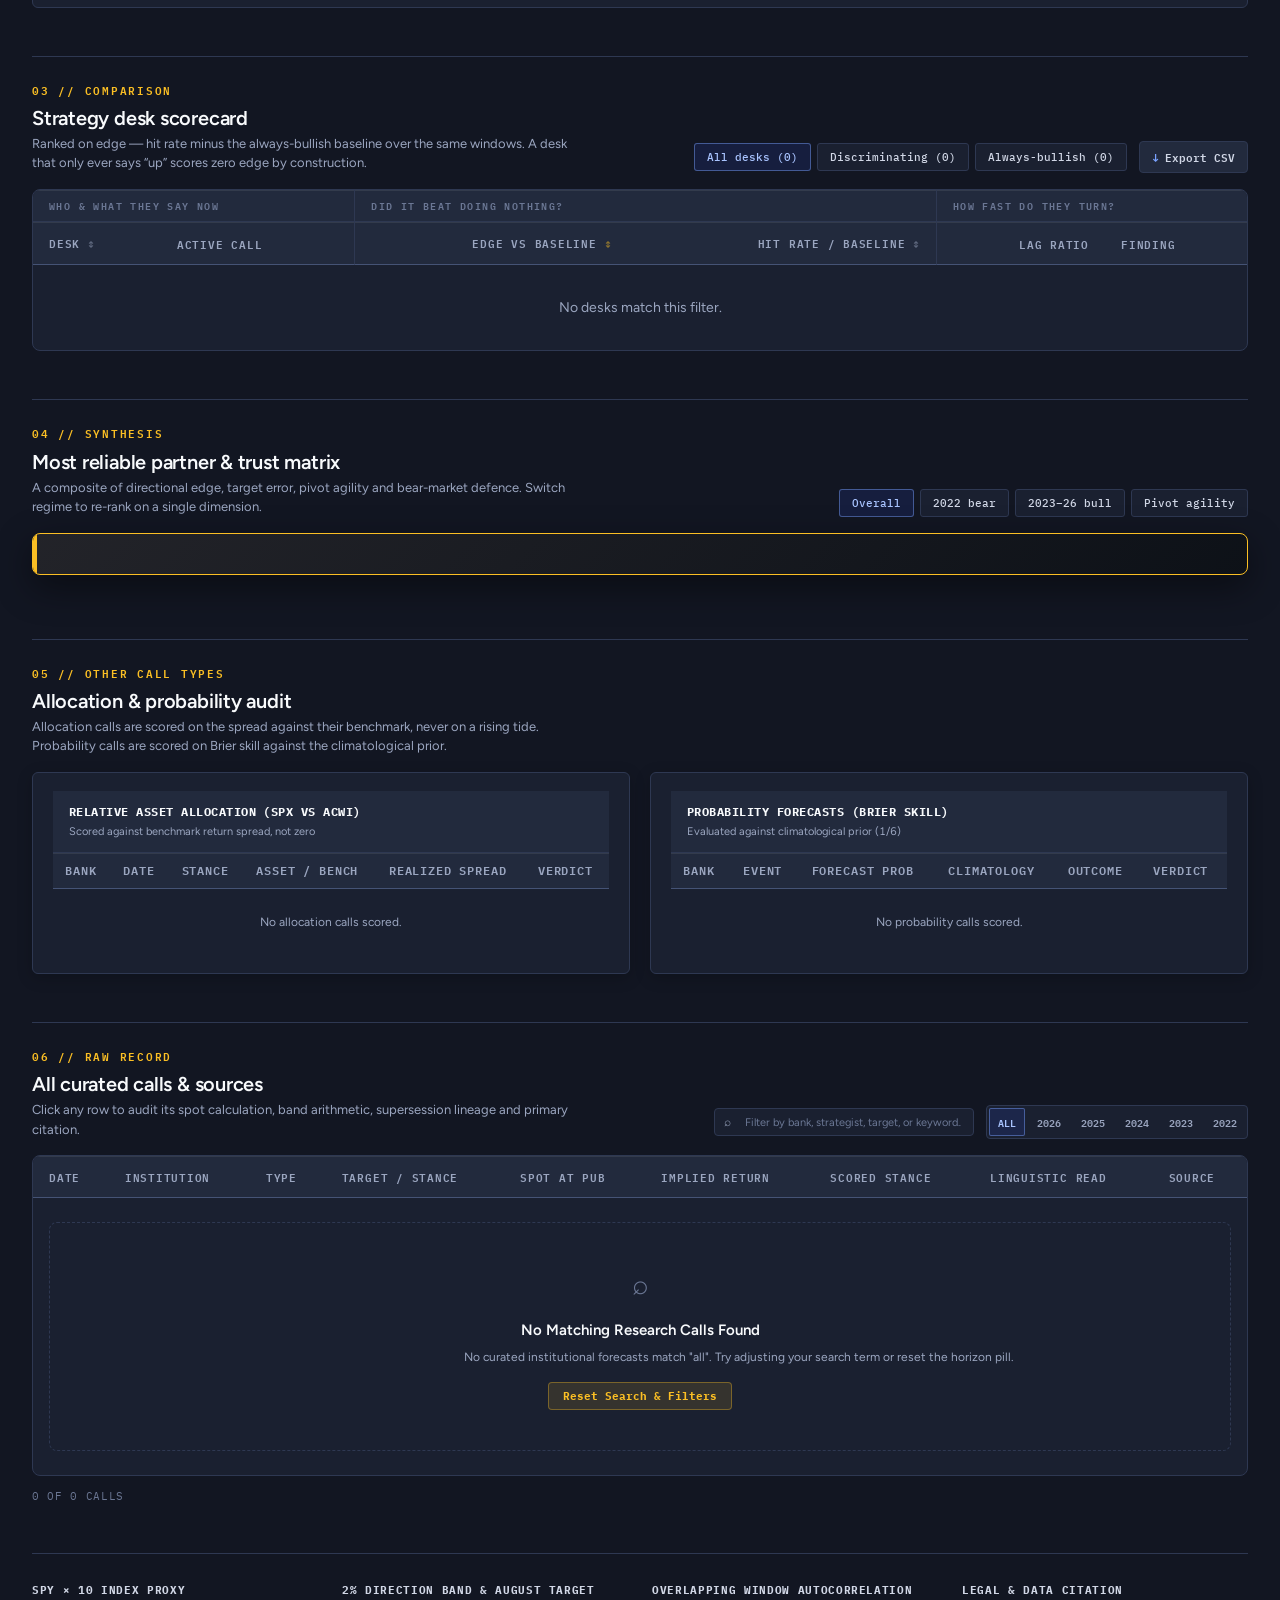
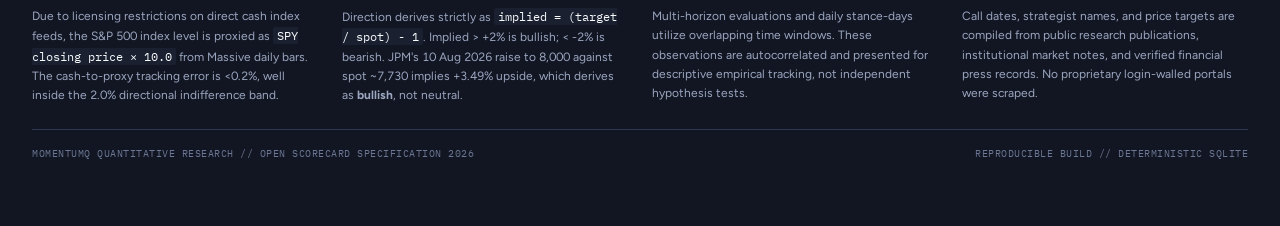
==== commit a7a2fb2f: "fix(ui): repair broken chart scales, sticky stacking and fabricated Fear & Greed data Design pass ov" ====
--- a/web/index.html
+++ b/web/index.html
@@ -18,8 +18,6 @@
         <a href="index.html" class="nav-brand-link" style="display:flex; align-items:center; text-decoration:none;">
           <img src="images/logo.png" alt="MomentumQ" class="nav-brand-logo" height="24">
         </a>
-        <span class="nav-brand-divider">/</span>
-        <span class="nav-brand-suite">RESEARCH &amp; AUDIT</span>
       </div>
       <div class="nav-tabs-wrapper">
         <a href="index.html" class="nav-page-btn active" aria-current="page"><span class="nav-page-num">01</span> Forecasts<kbd class="nav-page-fkey">F3</kbd></a>
--- a/web/styles.css
+++ b/web/styles.css
@@ -158,6 +158,46 @@
   padding: 0;
 }
 
+/* --------------------------------------------------------------- links ---
+   Only `.source-box .source-link` was ever styled, so the "Source" links in
+   the call blotter fell through to the user-agent defaults and rendered in the
+   browser's visited-link maroon — which reads as a broken link, not a citation.
+   Outbound citations get one treatment everywhere. */
+a { color: var(--accent-fg); }
+
+.source-link {
+  color: var(--accent-fg);
+  text-decoration: none;
+  font-size: var(--fs-meta);
+  border-bottom: 1px solid transparent;
+  transition: color var(--dur-2) var(--ease-out), border-color var(--dur-2) var(--ease-out);
+}
+
+.source-link:hover,
+.source-link:focus-visible {
+  color: var(--text-primary);
+  border-bottom-color: var(--accent-fg);
+}
+
+.source-link:visited { color: var(--accent-fg); }
+
+/* ---------------------------------------------------------- scrollbars ---
+   The page scrollbar was left at the OS default: a bright slab against a dark
+   canvas. Matching it to the surface keeps the chrome quiet. */
+html {
+  scrollbar-color: var(--border-strong) var(--bg-canvas);
+  scrollbar-width: thin;
+}
+
+body::-webkit-scrollbar { width: 12px; height: 12px; }
+body::-webkit-scrollbar-track { background: var(--bg-canvas); }
+body::-webkit-scrollbar-thumb {
+  background: var(--border-subtle);
+  border-radius: 6px;
+  border: 3px solid var(--bg-canvas);
+}
+body::-webkit-scrollbar-thumb:hover { background: var(--border-strong); }
+
 body {
   background-color: var(--bg-canvas);
   color: var(--text-primary);
@@ -310,17 +350,32 @@
   margin-top: 4px;
 }
 
+/* Second line inside a stat tile, for a qualitative read under a number. */
+.ticker-sub {
+  display: block;
+  font-family: var(--font-mono);
+  font-size: 0.5625rem;
+  font-weight: 600;
+  letter-spacing: 0.08em;
+  color: var(--text-dim);
+  margin-top: 2px;
+}
+
 .stats-ticker {
   display: flex;
   gap: 12px;
 }
 
 .ticker-box {
+  display: flex;
+  flex-direction: column;
+  justify-content: center;
   background: var(--bg-surface);
   border: 1px solid var(--border-subtle);
-  border-radius: 4px;
+  border-radius: var(--r-2);
   padding: 8px 14px;
   min-width: 110px;
+  box-shadow: var(--edge-top);
 }
 
 .ticker-label {
@@ -2060,6 +2115,15 @@
 }
 .nav-tabs-wrapper::-webkit-scrollbar { display: none; }
 
+.nav-tabs-wrapper.is-overflowing {
+  -webkit-mask-image: linear-gradient(to right, #000 calc(100% - 28px), transparent 100%);
+  mask-image: linear-gradient(to right, #000 calc(100% - 28px), transparent 100%);
+}
+.nav-tabs-wrapper.is-overflowing.is-scroll-end {
+  -webkit-mask-image: linear-gradient(to left, #000 calc(100% - 28px), transparent 100%);
+  mask-image: linear-gradient(to left, #000 calc(100% - 28px), transparent 100%);
+}
+
 /* Below this the brand + badge + six tabs stop fitting on one line, so the
    bar becomes two rows with the tab strip scrolling under them. */
 @media (max-width: 1080px) {
@@ -2129,9 +2193,13 @@
   border-color: rgba(255, 255, 255, 0.28);
 }
 
-/* Pointer users never press F7; the hint is for keyboard users only. */
-@media (hover: none), (max-width: 1180px) {
-  .nav-page-fkey { display: none; }
+/* Seven tabs plus seven key badges overrun the bar at ordinary widths and
+   clip the active tab, so the hints are opt-in on wide displays only. Every
+   binding is listed in the F1 help sheet regardless. */
+.nav-page-fkey { display: none; }
+
+@media (min-width: 1800px) and (hover: hover) {
+  .nav-page-fkey { display: inline-block; }
 }
 
 .nav-page-btn.active .nav-page-num {
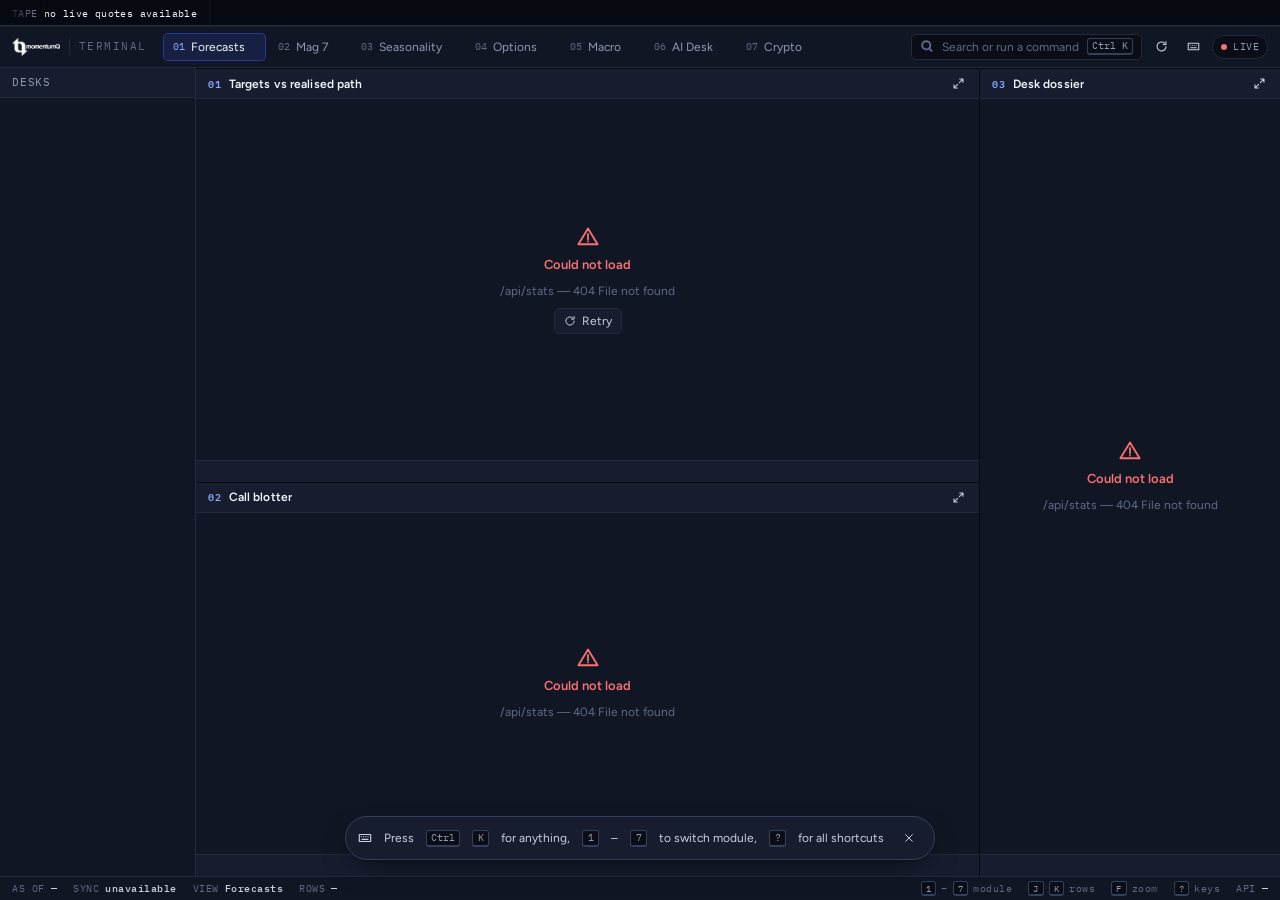
==== commit d0b9891f: "feat(web): rebuild the terminal as a keyboard-first workspace The front end was seven long-scroll do" ====
--- a/web/index.html
+++ b/web/index.html
@@ -1,414 +1,53 @@
 <!DOCTYPE html>
-<html lang="en">
+<html lang="en" data-theme="obsidian" data-density="comfortable" data-rail="on">
 <head>
-  <meta charset="UTF-8">
-  <meta name="viewport" content="width=device-width, initial-scale=1.0">
-  <title>Sell-Side Direction Scorecard — S&amp;P 500 (2026)</title>
-  <meta name="description" content="Directional and allocation scorecard evaluating 2026 S&amp;P 500 sell-side research calls against realized market moves and benchmark performance.">
-  <link rel="preconnect" href="https://fonts.googleapis.com">
-  <link rel="preconnect" href="https://fonts.gstatic.com" crossorigin>
-  <link href="https://fonts.googleapis.com/css2?family=Figtree:ital,wght@0,400;0,500;0,600;0,700;0,800;1,400&family=IBM+Plex+Mono:ital,wght@0,400;0,500;0,600;0,700;1,400&family=IBM+Plex+Sans:ital,wght@0,400;0,500;0,600;0,700;1,400&display=swap" rel="stylesheet">
-  <link rel="stylesheet" href="styles.css">
+<meta charset="UTF-8">
+<meta name="viewport" content="width=device-width, initial-scale=1, viewport-fit=cover">
+<meta name="color-scheme" content="dark">
+<title>MomentumQ Terminal</title>
+<meta name="description" content="Institutional quantitative research terminal — sell-side forecast audit, Mag 7 breakdown, cross-asset seasonality, BSM options Greeks and dealer GEX, macro regime, AI desk and crypto cycles.">
+<link rel="icon" href="favicon.ico">
+
+<link rel="preconnect" href="https://fonts.googleapis.com">
+<link rel="preconnect" href="https://fonts.gstatic.com" crossorigin>
+<link rel="preload" as="style" href="https://fonts.googleapis.com/css2?family=Figtree:wght@400;500;600;700&family=IBM+Plex+Mono:wght@400;500;600&display=swap">
+<link rel="stylesheet" href="https://fonts.googleapis.com/css2?family=Figtree:wght@400;500;600;700&family=IBM+Plex+Mono:wght@400;500;600&display=swap">
+
+<link rel="stylesheet" href="styles/tokens.css">
+<link rel="stylesheet" href="styles/base.css">
+<link rel="stylesheet" href="styles/shell.css">
+<link rel="stylesheet" href="styles/panel.css">
+<link rel="stylesheet" href="styles/table.css">
+<link rel="stylesheet" href="styles/chart.css">
+<link rel="stylesheet" href="styles/overlay.css">
+<link rel="stylesheet" href="styles/module.css">
+
+<!-- The first three endpoints of the default module, warmed before the shell
+     script has even parsed. Saves a full round trip on cold load. -->
+<link rel="preload" as="fetch" href="/api/stats" crossorigin>
+<link rel="preload" as="fetch" href="/api/scorecard" crossorigin>
+<link rel="modulepreload" href="app/main.js">
+
+<script>
+  // Paint the saved theme and density before first paint, so a reload never
+  // flashes the default palette at someone running the amber CRT.
+  try {
+    var p = JSON.parse(localStorage.getItem('mq.terminal.v3') || '{}');
+    var r = document.documentElement;
+    if (p.theme) r.dataset.theme = p.theme;
+    if (p.density) r.dataset.density = p.density;
+    if (p.rail) r.dataset.rail = p.rail;
+  } catch (e) {}
+</script>
 </head>
 <body>
-  <div class="blotter-container">
-    <!-- Top Global App Navigation -->
-    <div class="app-global-nav">
-      <div class="nav-brand-wrap">
-        <a href="index.html" class="nav-brand-link" style="display:flex; align-items:center; text-decoration:none;">
-          <img src="images/logo.png" alt="MomentumQ" class="nav-brand-logo" height="24">
-        </a>
-      </div>
-      <div class="nav-tabs-wrapper">
-        <a href="index.html" class="nav-page-btn active" aria-current="page"><span class="nav-page-num">01</span> Forecasts<kbd class="nav-page-fkey">F3</kbd></a>
-        <a href="mag7.html" class="nav-page-btn"><span class="nav-page-num">02</span> Mag 7 Tech<kbd class="nav-page-fkey">F4</kbd></a>
-        <a href="seasonality.html" class="nav-page-btn"><span class="nav-page-num">03</span> Seasonality<kbd class="nav-page-fkey">F5</kbd></a>
-        <a href="options.html" class="nav-page-btn"><span class="nav-page-num">04</span> Options &amp; GEX<kbd class="nav-page-fkey">F6</kbd></a>
-        <a href="macro.html" class="nav-page-btn"><span class="nav-page-num">05</span> Macro Regime<kbd class="nav-page-fkey">F7</kbd></a>
-        <a href="agents.html" class="nav-page-btn"><span class="nav-page-num">06</span> AI Agents<kbd class="nav-page-fkey">F8</kbd></a>
-        <a href="crypto.html" class="nav-page-btn"><span class="nav-page-num">07</span> Crypto<kbd class="nav-page-fkey">F9</kbd></a>
-      </div>
-      <div class="nav-status-badge">
-        <span class="live-pulse"></span>
-        <span>VERIFIED AUDIT // 2026</span>
-      </div>
-    </div>
-
-    <!-- Sticky section index: a 6-screen page needs a way back -->
-    <nav class="section-rail" id="sectionRail" aria-label="Section navigation">
-      <span class="rail-label">JUMP TO</span>
-      <div class="rail-links">
-        <a class="rail-link" href="#sectionFindings"><span class="rail-num">01</span> Findings</a>
-        <a class="rail-link" href="#sectionTimeline"><span class="rail-num">02</span> Stance timeline</a>
-        <a class="rail-link" href="#sectionScorecard"><span class="rail-num">03</span> Desk scorecard</a>
-        <a class="rail-link" href="#sectionPartners"><span class="rail-num">04</span> Trust matrix</a>
-        <a class="rail-link" href="#sectionMacro"><span class="rail-num">05</span> Allocation &amp; probability</a>
-        <a class="rail-link" href="#sectionCalls"><span class="rail-num">06</span> Call log</a>
-      </div>
-    </nav>
-
-    <!-- Header -->
-    <header class="blotter-header">
-      <div class="brand-row">
-        <div class="brand-title">
-          <div class="brand-top-meta">
-            <span class="brand-tag">MoQ-RESEARCH // DIRECTION SCORECARD</span>
-            <div class="sync-status-indicator" id="syncStatusIndicator">
-              <span class="sync-dot pulsing"></span>
-              <span class="sync-text" id="syncStatusText">DAILY SYNC: 12:00 PM</span>
-              <span class="sync-time" id="syncTimeText">Last refreshed: Checking...</span>
-              <button class="sync-now-btn" id="syncNowBtn" title="Fetch latest data from database immediately">&#8635; SYNC NOW</button>
-            </div>
-          </div>
-          <h1>SELL-SIDE DIRECTION SCORECARD</h1>
-          <span class="subhead">S&amp;P 500 // 2026 FORECAST AUDIT // SPY&times;10 PROXY // AS-OF AUG 18, 2026</span>
-        </div>
-        <div class="stats-ticker" id="statsTicker">
-          <div class="ticker-box">
-            <span class="ticker-label">SPX PROXY</span>
-            <span class="ticker-val" id="tickerSpx">7,675.95</span>
-          </div>
-          <div class="ticker-box">
-            <span class="ticker-label">YTD RETURN</span>
-            <span class="ticker-val highlight-gold" id="tickerYtd">+12.4%</span>
-          </div>
-          <div class="ticker-box">
-            <span class="ticker-label">AUDITED DESKS</span>
-            <span class="ticker-val" id="tickerDesks">10</span>
-          </div>
-          <div class="ticker-box">
-            <span class="ticker-label">STANCE EVALS</span>
-            <span class="ticker-val" id="tickerObs">43,000+</span>
-          </div>
-        </div>
-      </div>
-    </header>
-
-    <!-- Findings: the page states its result before showing the evidence -->
-    <section class="section-findings" id="sectionFindings">
-      <div class="section-title-row">
-        <div class="section-heading">
-          <span class="section-kicker">01 // RESULT</span>
-          <h2>What the five-year record shows</h2>
-          <span class="section-meta">Every figure below is computed from the scored tables on this page. Sections 02&ndash;06 are the evidence chain behind them.</span>
-        </div>
-      </div>
-      <div class="findings-grid" id="findingsGrid">
-        <div class="skeleton-card skeleton-shimmer"><div class="skeleton-box" style="width:40%;"></div><div class="skeleton-box" style="width:75%; height:28px;"></div><div class="skeleton-box" style="width:90%;"></div></div>
-        <div class="skeleton-card skeleton-shimmer"><div class="skeleton-box" style="width:40%;"></div><div class="skeleton-box" style="width:75%; height:28px;"></div><div class="skeleton-box" style="width:90%;"></div></div>
-        <div class="skeleton-card skeleton-shimmer"><div class="skeleton-box" style="width:40%;"></div><div class="skeleton-box" style="width:75%; height:28px;"></div><div class="skeleton-box" style="width:90%;"></div></div>
-        <div class="skeleton-card skeleton-shimmer"><div class="skeleton-box" style="width:40%;"></div><div class="skeleton-box" style="width:75%; height:28px;"></div><div class="skeleton-box" style="width:90%;"></div></div>
-      </div>
-      <div class="alert-banner">
-        <div class="alert-badge">METHODOLOGY NOTICE</div>
-        <div class="alert-text">
-          <strong>Anti-Failure Guardrail:</strong> In a market that rose over the window, an always-bullish forecast earns a high nominal hit rate for free. Every hit rate here is printed beside that naive baseline, and desks with no bearish or neutral call render <code>NO DISCRIMINATING CALLS</code> rather than unearned accuracy.
-        </div>
-      </div>
-    </section>
-
-    <!-- Hero Stance Timeline Section -->
-    <section class="section-timeline" id="sectionTimeline">
-      <div class="section-title-row">
-        <div class="section-heading">
-          <span class="section-kicker">02 // EVIDENCE</span>
-          <h2>Stance timeline &amp; S&amp;P&nbsp;500 path</h2>
-          <span class="section-meta">One lane per desk, coloured by the stance standing that day. Drag or swipe to explore 2021&ndash;2026; diamonds mark direction flips.</span>
-        </div>
-        <div class="timeline-controls-bar">
-          <div class="timeline-presets">
-            <span class="preset-label">RANGE:</span>
-            <button class="preset-btn active" data-range="all" id="rangeAll">ALL (2021–26)</button>
-            <button class="preset-btn" data-range="2026" id="range2026">2026</button>
-            <button class="preset-btn" data-range="2025" id="range2025">2025</button>
-            <button class="preset-btn" data-range="2024" id="range2024">2024</button>
-            <button class="preset-btn" data-range="2023" id="range2023">2023</button>
-            <button class="preset-btn" data-range="2022" id="range2022">2022</button>
-            <button class="preset-btn" data-range="6m" id="range6m">LAST 6M</button>
-          </div>
-          <div class="timeline-pan-nav">
-            <button class="nav-btn" id="panLeftBtn" title="Pan Left (Earlier)">&larr; PAN LEFT</button>
-            <button class="nav-btn" id="zoomInBtn" title="Zoom In">+</button>
-            <button class="nav-btn" id="zoomOutBtn" title="Zoom Out">&minus;</button>
-            <button class="nav-btn" id="panResetBtn" title="Reset Range">RESET</button>
-            <button class="nav-btn" id="panRightBtn" title="Pan Right (Later)">PAN RIGHT &rarr;</button>
-          </div>
-        </div>
-      </div>
-
-      <div class="timeline-status-row">
-        <div class="timeline-range-badge" id="timelineRangeBadge">
-          <span class="range-dot"></span>
-          <span id="rangeBadgeText">VIEWING: 2023-01-03 &rarr; 2026-08-18 (Drag or Swipe to Explore)</span>
-        </div>
-        <div class="timeline-legend">
-          <span class="legend-item"><span class="legend-box stance-bullish"></span> Bullish (&gt;+2%)</span>
-          <span class="legend-item"><span class="legend-box stance-bearish"></span> Bearish (&lt;-2%)</span>
-          <span class="legend-item"><span class="legend-box stance-neutral"></span> Neutral (&plusmn;2%)</span>
-          <span class="legend-item"><span class="legend-dot call-dot-icon"></span> Target Call</span>
-          <span class="legend-item"><span class="legend-flip-icon">&olarr;</span> Stance Flip</span>
-        </div>
-      </div>
-
-      <div class="timeline-canvas-container" id="timelineContainer">
-        <!-- Dynamic Interactive Timeline SVG rendered here -->
-        <svg id="timelineSvg" preserveAspectRatio="xMidYMid meet"></svg>
-        <div class="timeline-crosshair" id="timelineCrosshair" style="display: none;"></div>
-        <div class="timeline-tooltip" id="timelineTooltip" style="display: none;"></div>
-      </div>
-
-      <!-- Mini-Map Overview Navigator -->
-      <div class="minimap-container" id="minimapContainer">
-        <div class="minimap-label">DATASET OVERVIEW &amp; VIEWPORT BRUSH (DRAG BRUSH TO PAN)</div>
-        <div class="minimap-canvas-box">
-          <svg id="minimapSvg" preserveAspectRatio="none"></svg>
-          <div class="minimap-brush" id="minimapBrush"></div>
-        </div>
-      </div>
-    </section>
-
-    <!-- Scorecard Blotter Section -->
-    <section class="section-scorecard" id="sectionScorecard">
-      <div class="section-title-row">
-        <div class="section-heading">
-          <span class="section-kicker">03 // COMPARISON</span>
-          <h2>Strategy desk scorecard</h2>
-          <span class="section-meta">Ranked on edge &mdash; hit rate minus the always-bullish baseline over the same windows. A desk that only ever says &ldquo;up&rdquo; scores zero edge by construction.</span>
-        </div>
-        <div class="section-controls">
-          <div class="table-filter-tabs" id="scorecardFilterTabs">
-            <button class="tab-btn active" data-filter="all" id="tabAll">All desks</button>
-            <button class="tab-btn" data-filter="discriminating" id="tabDiscrim">Discriminating</button>
-            <button class="tab-btn" data-filter="always_bullish" id="tabAlwaysBullish">Always-bullish</button>
-          </div>
-          <button class="export-btn" id="exportScorecardCsvBtn" title="Export Desk Scorecard as CSV">
-            <span class="export-icon">&darr;</span> Export CSV
-          </button>
-        </div>
-      </div>
-
-      <div class="table-responsive">
-        <table class="blotter-table" id="scorecardTable">
-          <thead>
-            <tr class="col-groups">
-              <th colspan="2">WHO &amp; WHAT THEY SAY NOW</th>
-              <th colspan="2" class="group-start">DID IT BEAT DOING NOTHING?</th>
-              <th colspan="2" class="group-start">HOW FAST DO THEY TURN?</th>
-            </tr>
-            <tr>
-              <th class="sortable" tabindex="0" role="columnheader" aria-sort="none" data-sort="name">DESK <span class="sort-icon">&updownarrow;</span></th>
-              <th>ACTIVE CALL</th>
-              <th class="sortable text-right group-start" tabindex="0" role="columnheader" aria-sort="descending" data-sort="stance_day_edge">EDGE VS BASELINE <span class="sort-icon">&updownarrow;</span></th>
-              <th class="sortable text-right" tabindex="0" role="columnheader" aria-sort="none" data-sort="stance_day_hit_rate">HIT RATE / BASELINE <span class="sort-icon">&updownarrow;</span></th>
-              <th class="text-right group-start">LAG RATIO</th>
-              <th>FINDING</th>
-            </tr>
-          </thead>
-          <tbody id="scorecardTbody">
-            <tr class="skeleton-row"><td colspan="6"><div class="skeleton-box skeleton-shimmer"></div></td></tr>
-            <tr class="skeleton-row"><td colspan="6"><div class="skeleton-box skeleton-shimmer"></div></td></tr>
-            <tr class="skeleton-row"><td colspan="6"><div class="skeleton-box skeleton-shimmer"></div></td></tr>
-          </tbody>
-        </table>
-      </div>
-    </section>
-
-    <!-- Most Reliable Partner & Trust Matrix Section -->
-    <section class="section-partners" id="sectionPartners">
-      <div class="section-title-row">
-        <div class="section-heading">
-          <span class="section-kicker">04 // SYNTHESIS</span>
-          <h2>Most reliable partner &amp; trust matrix</h2>
-          <span class="section-meta">A composite of directional edge, target error, pivot agility and bear-market defence. Switch regime to re-rank on a single dimension.</span>
-        </div>
-        <div class="section-controls">
-          <div class="table-filter-tabs" id="partnerRegimeTabs">
-            <button class="tab-btn active" data-regime="overall" id="tabRegimeOverall">Overall</button>
-            <button class="tab-btn" data-regime="bear" id="tabRegimeBear">2022 bear</button>
-            <button class="tab-btn" data-regime="bull" id="tabRegimeBull">2023&ndash;26 bull</button>
-            <button class="tab-btn" data-regime="agility" id="tabRegimeAgility">Pivot agility</button>
-          </div>
-        </div>
-      </div>
-
-      <p class="section-meta" id="partnerExclusionNote" style="margin-bottom:1rem;"></p>
-
-      <!-- Spotlight #1 Partner Hero Box -->
-      <div class="spotlight-partner-box" id="spotlightPartnerBox">
-        <!-- Rendered dynamically by app.js -->
-      </div>
-
-      <!-- Partner Reliability Cards Grid -->
-      <div class="partner-cards-grid" id="partnerCardsGrid">
-        <!-- Rendered dynamically by app.js -->
-      </div>
-    </section>
-
-    <!-- Allocation & Macro Calls Section -->
-    <section class="section-macro" id="sectionMacro">
-      <div class="section-title-row">
-        <div class="section-heading">
-          <span class="section-kicker">05 // OTHER CALL TYPES</span>
-          <h2>Allocation &amp; probability audit</h2>
-          <span class="section-meta">Allocation calls are scored on the spread against their benchmark, never on a rising tide. Probability calls are scored on Brier skill against the climatological prior.</span>
-        </div>
-      </div>
-      <div class="macro-grid">
-        <!-- Allocation Table -->
-        <div class="macro-card">
-          <div class="card-header">
-            <h3>RELATIVE ASSET ALLOCATION (SPX VS ACWI)</h3>
-            <span class="card-note">Scored against benchmark return spread, not zero</span>
-          </div>
-          <table class="blotter-table compact-table">
-            <thead>
-              <tr>
-                <th>BANK</th>
-                <th>DATE</th>
-                <th>STANCE</th>
-                <th>ASSET / BENCH</th>
-                <th>REALIZED SPREAD</th>
-                <th>VERDICT</th>
-              </tr>
-            </thead>
-            <tbody id="allocationTbody">
-              <!-- Rendered by app.js -->
-            </tbody>
-          </table>
-        </div>
-
-        <!-- Probability Table -->
-        <div class="macro-card">
-          <div class="card-header">
-            <h3>PROBABILITY FORECASTS (BRIER SKILL)</h3>
-            <span class="card-note">Evaluated against climatological prior (1/6)</span>
-          </div>
-          <table class="blotter-table compact-table">
-            <thead>
-              <tr>
-                <th>BANK</th>
-                <th>EVENT</th>
-                <th>FORECAST PROB</th>
-                <th>CLIMATOLOGY</th>
-                <th>OUTCOME</th>
-                <th>VERDICT</th>
-              </tr>
-            </thead>
-            <tbody id="probabilityTbody">
-              <!-- Rendered by app.js -->
-            </tbody>
-          </table>
-        </div>
-      </div>
-    </section>
-
-    <!-- Detailed Call Log Section -->
-    <section class="section-calls-log" id="sectionCalls">
-      <div class="section-title-row">
-        <div class="section-heading">
-          <span class="section-kicker">06 // RAW RECORD</span>
-          <h2>All curated calls &amp; sources</h2>
-          <span class="section-meta">Click any row to audit its spot calculation, band arithmetic, supersession lineage and primary citation.</span>
-        </div>
-        <div class="calls-filter-controls">
-          <div class="search-input-wrapper">
-            <span class="search-icon">&telrec;</span>
-            <input type="text" id="callsSearchInput" placeholder="Filter by bank, strategist, target, or keyword... (/)" aria-label="Search calls">
-            <button class="search-clear-btn" id="callsSearchClearBtn" aria-label="Clear search">&times;</button>
-          </div>
-          <div class="horizon-filter-pills" id="horizonFilterPills">
-            <button class="pill-btn active" data-horizon="all">ALL</button>
-            <button class="pill-btn" data-horizon="YE_2026">2026</button>
-            <button class="pill-btn" data-horizon="YE_2025">2025</button>
-            <button class="pill-btn" data-horizon="YE_2024">2024</button>
-            <button class="pill-btn" data-horizon="YE_2023">2023</button>
-            <button class="pill-btn" data-horizon="YE_2022">2022</button>
-          </div>
-        </div>
-      </div>
-      <div class="table-responsive">
-        <table class="blotter-table" id="callsTable">
-          <thead>
-            <tr>
-              <th>DATE</th>
-              <th>INSTITUTION</th>
-              <th>TYPE</th>
-              <th>TARGET / STANCE</th>
-              <th>SPOT AT PUB</th>
-              <th>IMPLIED RETURN</th>
-              <th>SCORED STANCE</th>
-              <th>LINGUISTIC READ</th>
-              <th>SOURCE</th>
-            </tr>
-          </thead>
-          <tbody id="callsTbody">
-            <tr class="skeleton-row"><td colspan="9"><div class="skeleton-box skeleton-shimmer"></div></td></tr>
-            <tr class="skeleton-row"><td colspan="9"><div class="skeleton-box skeleton-shimmer"></div></td></tr>
-            <tr class="skeleton-row"><td colspan="9"><div class="skeleton-box skeleton-shimmer"></div></td></tr>
-          </tbody>
-        </table>
-      </div>
-      <div class="table-footnote">
-        <span class="result-count" id="callsResultCount"></span>
-        <button class="load-more-btn" id="callsLoadMoreBtn" hidden>SHOW MORE</button>
-      </div>
-    </section>
-
-    <!-- Technical Footnotes -->
-    <footer class="blotter-footer">
-      <div class="footer-grid">
-        <div class="footer-col">
-          <h4>SPY &times; 10 INDEX PROXY</h4>
-          <p>
-            Due to licensing restrictions on direct cash index feeds, the S&amp;P 500 index level is proxied as <code>SPY closing price &times; 10.0</code> from Massive daily bars. The cash-to-proxy tracking error is &lt;0.2%, well inside the 2.0% directional indifference band.
-          </p>
-        </div>
-        <div class="footer-col">
-          <h4>2% DIRECTION BAND &amp; AUGUST TARGET</h4>
-          <p>
-            Direction derives strictly as <code>implied = (target / spot) - 1</code>. Implied &gt; +2% is bullish; &lt; -2% is bearish. JPM's 10 Aug 2026 raise to 8,000 against spot ~7,730 implies +3.49% upside, which derives as <strong>bullish</strong>, not neutral.
-          </p>
-        </div>
-        <div class="footer-col">
-          <h4>OVERLAPPING WINDOW AUTOCORRELATION</h4>
-          <p>
-            Multi-horizon evaluations and daily stance-days utilize overlapping time windows. These observations are autocorrelated and presented for descriptive empirical tracking, not independent hypothesis tests.
-          </p>
-        </div>
-        <div class="footer-col">
-          <h4>LEGAL &amp; DATA CITATION</h4>
-          <p>
-            Call dates, strategist names, and price targets are compiled from public research publications, institutional market notes, and verified financial press records. No proprietary login-walled portals were scraped.
-          </p>
-        </div>
-      </div>
-      <div class="footer-bottom">
-        <span>MOMENTUMQ QUANTITATIVE RESEARCH // OPEN SCORECARD SPECIFICATION 2026</span>
-        <span>REPRODUCIBLE BUILD // DETERMINISTIC SQLITE</span>
-      </div>
-    </footer>
+<noscript>
+  <div style="padding:40px;font-family:system-ui;color:#c8d0e2;background:#0b0e17;height:100vh">
+    <h1 style="font-size:20px;margin-bottom:12px">MomentumQ Terminal</h1>
+    <p>This terminal renders live analytics in the browser and needs JavaScript enabled.
+       The underlying data is available directly from the JSON API at <code>/api/…</code>.</p>
   </div>
-
-  <!-- Call Detail Modal / Drawer -->
-  <div class="modal-backdrop" id="modalBackdrop" style="display: none;" role="dialog" aria-modal="true" aria-labelledby="modalTitle">
-    <div class="modal-dialog">
-      <div class="modal-header">
-        <div class="modal-title-box">
-          <span class="modal-tag" id="modalTag">CALL DETAIL INSPECTOR</span>
-          <h3 id="modalTitle">JPMorgan — 2026-08-10 Target 8,000</h3>
-        </div>
-        <button class="modal-close-btn" id="modalCloseBtn" aria-label="Close dialog">&times;</button>
-      </div>
-      <div class="modal-body" id="modalBody">
-        <!-- Rendered by app.js -->
-      </div>
-    </div>
-  </div>
-
-  <!-- Floating Back to Top Button -->
-  <button id="backToTopBtn" class="back-to-top-btn" title="Back to top" aria-label="Back to top">&uarr;</button>
-
-  <script src="terminal.js"></script>
-  <script src="app.js"></script>
+</noscript>
+<script type="module" src="app/main.js"></script>
 </body>
 </html>
--- a/web/styles/tokens.css
+++ b/web/styles/tokens.css
@@ -0,0 +1,150 @@
+/* ==========================================================================
+   MomentumQ Terminal — Design Tokens
+   Art direction: MomentumQ Blueprint, evolved for workspace density.
+   Every value here is a decision; modules never hardcode a colour or a size.
+   ========================================================================== */
+
+:root {
+  color-scheme: dark;
+
+  /* --- Surfaces -----------------------------------------------------------
+     Five steps only. Depth is carried by the hairline + the top edge light,
+     not by piling on shades. */
+  --s-void:      #070910;   /* behind everything, the gutter between panels */
+  --s-canvas:    #0b0e17;   /* workspace ground */
+  --s-panel:     #111624;   /* panel body */
+  --s-raised:    #171d2f;   /* panel header, sticky table head, inputs */
+  --s-hover:     #1e2639;   /* row / control hover */
+  --s-active:    #26304a;   /* row / control pressed + selected */
+  --s-input:     #0a0d15;
+
+  /* --- Lines --------------------------------------------------------------
+     A terminal is a grid of rules. Three weights, no more. */
+  --line-hair:   rgba(255, 255, 255, 0.055);  /* inside a panel: row rules */
+  --line:        #212a3e;                     /* panel edge, control edge */
+  --line-strong: #33405c;                     /* emphasised edge, dividers */
+
+  /* --- Ink ----------------------------------------------------------------
+     4.5:1+ against --s-panel for -1 and up; --ink-4 is decorative only. */
+  --ink-1: #f2f5fb;   /* primary values, headings */
+  --ink-2: #c8d0e2;   /* secondary text */
+  --ink-3: #8e9ab5;   /* labels, column heads */
+  --ink-4: #5f6b86;   /* disabled, watermarks, axis ticks */
+
+  /* --- Brand --------------------------------------------------------------
+     Cobalt is interaction. Gold is "this is the answer". Never swap them. */
+  --brand:        #3b5bff;
+  --brand-fg:     #8aaaff;
+  --brand-bright: #5a76ff;
+  --brand-wash:   rgba(59, 91, 255, 0.14);
+  --brand-line:   rgba(59, 91, 255, 0.42);
+
+  --gold:      #f5b942;
+  --gold-fg:   #ffd479;
+  --gold-wash: rgba(245, 185, 66, 0.13);
+  --gold-line: rgba(245, 185, 66, 0.38);
+
+  /* --- Semantic status (Okabe-Ito derived, safe for deuteranopia) --------- */
+  --up:        #34d399;
+  --up-wash:   rgba(52, 211, 153, 0.14);
+  --up-line:   rgba(52, 211, 153, 0.34);
+  --down:      #f87171;
+  --down-wash: rgba(248, 113, 113, 0.14);
+  --down-line: rgba(248, 113, 113, 0.34);
+  --flat:      #fbbf24;
+  --flat-wash: rgba(251, 191, 36, 0.14);
+  --flat-line: rgba(251, 191, 36, 0.34);
+  --info:      #38bdf8;
+  --info-wash: rgba(56, 189, 248, 0.13);
+  --info-line: rgba(56, 189, 248, 0.34);
+  --void-ink:  #6b7794;   /* "not measured" / too-early — deliberately grey */
+
+  /* --- Categorical series ramp -------------------------------------------
+     Ordered for maximum adjacent separation; charts read them in sequence. */
+  --c1: #8aaaff; --c2: #f5b942; --c3: #34d399; --c4: #f87171;
+  --c5: #c084fc; --c6: #38bdf8; --c7: #fb923c; --c8: #94a3b8;
+
+  /* --- Type ---------------------------------------------------------------
+     Sans for prose and chrome. Mono for every number, always tabular. */
+  --font-sans: 'Figtree', 'IBM Plex Sans', -apple-system, BlinkMacSystemFont, 'Segoe UI', Roboto, sans-serif;
+  --font-mono: 'IBM Plex Mono', ui-monospace, SFMono-Regular, Menlo, Consolas, monospace;
+
+  --t-micro: 10px;   /* tape chips, badges */
+  --t-label: 11px;   /* column heads, kickers, keycaps */
+  --t-meta:  12px;   /* panel meta, captions */
+  --t-body:  13px;   /* table cells, controls, prose */
+  --t-lead:  15px;   /* panel titles, emphasised prose */
+  --t-stat:  21px;   /* KPI values */
+  --t-hero:  30px;   /* the one number a panel exists to show */
+
+  --lh-tight: 1.15;
+  --lh-body:  1.5;
+
+  /* --- Space: 4pt base ---------------------------------------------------- */
+  --sp-0: 0;    --sp-1: 4px;  --sp-2: 6px;  --sp-3: 8px;
+  --sp-4: 12px; --sp-5: 16px; --sp-6: 20px; --sp-7: 28px; --sp-8: 40px;
+
+  /* --- Radius: small. A dense terminal reads as engineered, not soft. ----- */
+  --r-1: 3px; --r-2: 5px; --r-3: 7px; --r-4: 10px;
+
+  /* --- Chrome heights. The shell math reads these; nothing is hardcoded. -- */
+  --h-tape:   26px;
+  --h-bar:    42px;
+  --h-status: 24px;
+  --w-rail:   232px;
+  --w-rail-collapsed: 0px;
+
+  /* --- Density. `[data-density]` on <html> rewrites these three. ---------- */
+  --row-h:    26px;
+  --cell-pad: 8px;
+  --panel-pad: 12px;
+
+  /* --- Motion. State changes animate; decoration does not. ---------------- */
+  --ease: cubic-bezier(0.22, 1, 0.36, 1);
+  --ease-in-out: cubic-bezier(0.65, 0, 0.35, 1);
+  --d-1: 90ms;    /* press / hover */
+  --d-2: 150ms;   /* state change */
+  --d-3: 240ms;   /* enter / exit */
+
+  /* --- Elevation. One light source, overhead. ----------------------------- */
+  --edge: inset 0 1px 0 rgba(255, 255, 255, 0.045);
+  --sh-1: 0 1px 2px rgba(0, 0, 0, 0.4);
+  --sh-2: 0 2px 4px rgba(0, 0, 0, 0.32), 0 8px 16px -6px rgba(0, 0, 0, 0.42);
+  --sh-3: 0 1px 2px rgba(0, 0, 0, 0.3), 0 12px 28px -8px rgba(0, 0, 0, 0.55),
+          0 32px 64px -24px rgba(0, 0, 0, 0.6);
+  --sh-pop: 0 0 0 1px var(--line-strong), 0 16px 40px -12px rgba(0, 0, 0, 0.75);
+
+  --focus-ring: 0 0 0 1px var(--s-canvas), 0 0 0 3px var(--brand-line);
+}
+
+/* Compact: the operator view. Fits ~40% more rows per panel. */
+html[data-density='compact'] {
+  --row-h: 22px;
+  --cell-pad: 6px;
+  --panel-pad: 9px;
+  --t-body: 12px;
+  --t-meta: 11px;
+}
+
+/* --- Themes -------------------------------------------------------------
+   Two CRT alternates, kept honest: they retune surfaces and the brand hue,
+   they never change what a status colour means. */
+html[data-theme='amber'] {
+  --s-void: #0b0703; --s-canvas: #120c04; --s-panel: #1a1207;
+  --s-raised: #22180a; --s-hover: #2c2010; --s-active: #3a2b16;
+  --s-input: #0f0a03;
+  --line-hair: rgba(255, 190, 90, 0.08); --line: #3a2a12; --line-strong: #5a4020;
+  --ink-1: #ffe0a8; --ink-2: #e2bd7c; --ink-3: #b08c56; --ink-4: #7d6238;
+  --brand: #f59e0b; --brand-fg: #fbbf24; --brand-bright: #fcd34d;
+  --brand-wash: rgba(245, 158, 11, 0.16); --brand-line: rgba(245, 158, 11, 0.45);
+}
+html[data-theme='phosphor'] {
+  --s-void: #030907; --s-canvas: #04120c; --s-panel: #071a12;
+  --s-raised: #0a2318; --s-hover: #0f2f21; --s-active: #16412d;
+  --s-input: #030f0a;
+  --line-hair: rgba(120, 255, 190, 0.08); --line: #123a29; --line-strong: #1d5c41;
+  --ink-1: #c8ffe4; --ink-2: #86e9bb; --ink-3: #59b189; --ink-4: #3d7b5f;
+  --brand: #10b981; --brand-fg: #34d399; --brand-bright: #6ee7b7;
+  --brand-wash: rgba(16, 185, 129, 0.16); --brand-line: rgba(16, 185, 129, 0.45);
+  --gold: #a3e635; --gold-fg: #bef264;
+}
--- a/web/styles/base.css
+++ b/web/styles/base.css
@@ -0,0 +1,180 @@
+/* ==========================================================================
+   Base — reset, typography primitives, shared atoms
+   ========================================================================== */
+
+*, *::before, *::after { box-sizing: border-box; }
+
+html, body {
+  height: 100%;
+  margin: 0;
+  /* The shell owns every scroll. The document itself never moves. */
+  overflow: hidden;
+  overscroll-behavior: none;
+}
+
+body {
+  background: var(--s-void);
+  color: var(--ink-2);
+  font-family: var(--font-sans);
+  font-size: var(--t-body);
+  line-height: var(--lh-body);
+  -webkit-font-smoothing: antialiased;
+  -moz-osx-font-smoothing: grayscale;
+  text-rendering: optimizeLegibility;
+}
+
+h1, h2, h3, h4, p, figure, ul, ol { margin: 0; padding: 0; }
+ul, ol { list-style: none; }
+button, input, select, textarea { font: inherit; color: inherit; }
+button { background: none; border: 0; cursor: pointer; }
+a { color: var(--brand-fg); text-decoration: none; }
+a:hover { text-decoration: underline; }
+svg { display: block; }
+
+/* Numbers never reflow as they tick. */
+.num, .mono, table.tbl td, .kpi-val, .tape-val {
+  font-family: var(--font-mono);
+  font-variant-numeric: tabular-nums;
+  font-feature-settings: 'tnum' 1, 'zero' 1;
+}
+
+/* --- Focus -------------------------------------------------------------
+   Keyboard focus is always visible; pointer focus never draws a ring. */
+:focus { outline: none; }
+:focus-visible { box-shadow: var(--focus-ring); border-radius: var(--r-2); }
+
+/* --- Scrollbars: thin, self-coloured, present only where content scrolls */
+.scroll { overflow: auto; scrollbar-width: thin; scrollbar-color: var(--line-strong) transparent; }
+.scroll::-webkit-scrollbar { width: 9px; height: 9px; }
+.scroll::-webkit-scrollbar-track { background: transparent; }
+.scroll::-webkit-scrollbar-thumb {
+  background: var(--line-strong); border-radius: 99px;
+  border: 2px solid transparent; background-clip: content-box;
+}
+.scroll::-webkit-scrollbar-thumb:hover { background: var(--ink-4); background-clip: content-box; }
+.scroll::-webkit-scrollbar-corner { background: transparent; }
+
+/* --- Text atoms --------------------------------------------------------- */
+.label {
+  font-family: var(--font-mono);
+  font-size: var(--t-label);
+  letter-spacing: 0.07em;
+  text-transform: uppercase;
+  color: var(--ink-3);
+}
+.meta { font-size: var(--t-meta); color: var(--ink-3); line-height: 1.45; }
+.dim  { color: var(--ink-4); }
+.trunc { overflow: hidden; text-overflow: ellipsis; white-space: nowrap; }
+.clamp-2 { display: -webkit-box; -webkit-line-clamp: 2; -webkit-box-orient: vertical; overflow: hidden; }
+.clamp-3 { display: -webkit-box; -webkit-line-clamp: 3; -webkit-box-orient: vertical; overflow: hidden; }
+
+.up   { color: var(--up); }
+.down { color: var(--down); }
+.flat { color: var(--flat); }
+.na   { color: var(--void-ink); }
+
+.sr-only {
+  position: absolute; width: 1px; height: 1px; padding: 0; margin: -1px;
+  overflow: hidden; clip: rect(0 0 0 0); white-space: nowrap; border: 0;
+}
+
+/* --- Chip / badge ------------------------------------------------------- */
+.chip {
+  display: inline-flex; align-items: center; gap: 5px;
+  padding: 1px 6px; border-radius: var(--r-1);
+  font-family: var(--font-mono); font-size: var(--t-micro);
+  letter-spacing: 0.05em; text-transform: uppercase; white-space: nowrap;
+  background: var(--s-raised); color: var(--ink-3);
+  border: 1px solid var(--line);
+  /* A long label truncates inside the chip rather than pushing it out of the
+     panel — chips carry taxonomy strings of unpredictable length. */
+  max-width: 100%; min-width: 0; overflow: hidden; text-overflow: ellipsis;
+}
+.chip--up   { background: var(--up-wash);   color: var(--up);   border-color: var(--up-line); }
+.chip--down { background: var(--down-wash); color: var(--down); border-color: var(--down-line); }
+.chip--flat { background: var(--flat-wash); color: var(--flat); border-color: var(--flat-line); }
+.chip--info { background: var(--info-wash); color: var(--info); border-color: var(--info-line); }
+.chip--gold { background: var(--gold-wash); color: var(--gold-fg); border-color: var(--gold-line); }
+.chip--brand{ background: var(--brand-wash);color: var(--brand-fg);border-color: var(--brand-line); }
+.chip--na   { background: rgba(107,119,148,0.12); color: var(--void-ink); border-color: rgba(107,119,148,0.3); }
+
+/* --- Buttons ------------------------------------------------------------ */
+.btn {
+  display: inline-flex; align-items: center; gap: 6px;
+  height: 26px; padding: 0 9px;
+  border: 1px solid var(--line); border-radius: var(--r-2);
+  background: var(--s-raised); color: var(--ink-2);
+  font-size: var(--t-meta); white-space: nowrap;
+  transition: background var(--d-1) var(--ease), border-color var(--d-1) var(--ease),
+              color var(--d-1) var(--ease);
+}
+.btn:hover { background: var(--s-hover); border-color: var(--line-strong); color: var(--ink-1); }
+.btn:active { background: var(--s-active); }
+.btn[aria-pressed='true'], .btn.is-on {
+  background: var(--brand-wash); border-color: var(--brand-line); color: var(--brand-fg);
+}
+.btn--ghost { background: transparent; border-color: transparent; }
+.btn--ghost:hover { background: var(--s-hover); border-color: var(--line); }
+.btn--icon { width: 26px; padding: 0; justify-content: center; }
+.btn:disabled { opacity: 0.4; cursor: not-allowed; }
+
+/* Segmented control — the default way a panel offers exclusive choices. */
+.seg {
+  display: inline-flex; padding: 2px; gap: 2px;
+  background: var(--s-input); border: 1px solid var(--line); border-radius: var(--r-2);
+}
+.seg > button {
+  height: 21px; padding: 0 8px; border-radius: var(--r-1);
+  font-family: var(--font-mono); font-size: var(--t-label);
+  letter-spacing: 0.04em; color: var(--ink-3); white-space: nowrap;
+  transition: background var(--d-1) var(--ease), color var(--d-1) var(--ease);
+}
+.seg > button:hover { color: var(--ink-1); background: var(--s-hover); }
+.seg > button[aria-selected='true'] { background: var(--brand); color: #fff; }
+html[data-theme='amber'] .seg > button[aria-selected='true'],
+html[data-theme='phosphor'] .seg > button[aria-selected='true'] { color: #0b0e17; }
+
+/* --- Inputs ------------------------------------------------------------- */
+.input {
+  height: 26px; padding: 0 8px; width: 100%;
+  background: var(--s-input); color: var(--ink-1);
+  border: 1px solid var(--line); border-radius: var(--r-2);
+  font-size: var(--t-body);
+  transition: border-color var(--d-1) var(--ease);
+}
+.input::placeholder { color: var(--ink-4); }
+.input:focus { border-color: var(--brand-line); box-shadow: var(--focus-ring); }
+
+/* --- Keycap ------------------------------------------------------------- */
+kbd {
+  display: inline-flex; align-items: center; justify-content: center;
+  min-width: 17px; height: 17px; padding: 0 4px;
+  background: var(--s-input); border: 1px solid var(--line-strong);
+  border-bottom-width: 2px; border-radius: var(--r-1);
+  font-family: var(--font-mono); font-size: 10px; line-height: 1; color: var(--ink-3);
+}
+
+/* --- Meter: the inline magnitude cue used across tables and KPI stacks ----
+   Named .meter, not .bar: the command bar in shell.css owns .bar, and a
+   3px-tall `overflow: hidden` rule landing on the shell chrome clips the whole
+   navigation out of existence. */
+.meter { position: relative; height: 3px; border-radius: 99px; background: var(--line); overflow: hidden; }
+.meter > i { position: absolute; inset: 0 auto 0 0; border-radius: 99px; background: var(--brand-fg); }
+
+/* --- Skeleton ----------------------------------------------------------- */
+.sk { background: var(--s-raised); border-radius: var(--r-1); position: relative; overflow: hidden; }
+.sk::after {
+  content: ''; position: absolute; inset: 0;
+  background: linear-gradient(90deg, transparent, rgba(255,255,255,0.05), transparent);
+  animation: sk-slide 1.25s infinite;
+}
+@keyframes sk-slide { from { transform: translateX(-100%); } to { transform: translateX(100%); } }
+
+@media (prefers-reduced-motion: reduce) {
+  *, *::before, *::after {
+    animation-duration: 0.001ms !important;
+    animation-iteration-count: 1 !important;
+    transition-duration: 0.001ms !important;
+    scroll-behavior: auto !important;
+  }
+}
--- a/web/styles/shell.css
+++ b/web/styles/shell.css
@@ -0,0 +1,246 @@
+/* ==========================================================================
+   Shell — the fixed frame. Nothing here scrolls; only panel bodies do.
+   Rows: tape / command bar / workspace / status bar.
+   ========================================================================== */
+
+/* 0 on a wide viewport, 1 once the narrow rules take over. Read by the shell
+   so the JavaScript side of the responsive contract cannot disagree with the
+   CSS side. */
+:root { --narrow: 0; }
+
+#shell {
+  display: grid;
+  grid-template-rows: var(--h-tape) var(--h-bar) 1fr var(--h-status);
+  height: 100dvh;
+  background: var(--s-canvas);
+}
+
+/* ---------- 1. Tape ------------------------------------------------------ */
+.tape {
+  position: relative;
+  display: flex; align-items: center;
+  overflow: hidden;
+  background: var(--s-void);
+  border-bottom: 1px solid var(--line);
+  contain: strict;
+}
+.tape__track {
+  display: flex; align-items: center; gap: 0;
+  white-space: nowrap; will-change: transform;
+  animation: tape-run 90s linear infinite;
+}
+.tape:hover .tape__track, .tape--paused .tape__track { animation-play-state: paused; }
+@keyframes tape-run { from { transform: translate3d(0,0,0); } to { transform: translate3d(-50%,0,0); } }
+
+.tape__item {
+  display: inline-flex; align-items: center; gap: 6px;
+  padding: 0 12px; height: var(--h-tape);
+  border-right: 1px solid var(--line-hair);
+  font-family: var(--font-mono); font-size: var(--t-micro); letter-spacing: 0.04em;
+}
+.tape__sym { color: var(--ink-3); }
+.tape-val { color: var(--ink-1); }
+.tape__chg { font-size: var(--t-micro); }
+.tape__item--vol .tape__sym { color: var(--flat); }
+
+/* The tape fades into the edges rather than being clipped mid-glyph. */
+.tape::before, .tape::after {
+  content: ''; position: absolute; top: 0; bottom: 0; width: 48px; z-index: 2; pointer-events: none;
+}
+.tape::before { left: 0;  background: linear-gradient(90deg, var(--s-void), transparent); }
+.tape::after  { right: 0; background: linear-gradient(270deg, var(--s-void), transparent); }
+
+/* ---------- 2. Command bar ---------------------------------------------- */
+.bar {
+  display: grid;
+  grid-template-columns: auto 1fr auto;
+  align-items: center;
+  gap: var(--sp-5);
+  padding: 0 var(--sp-4);
+  background: var(--s-panel);
+  border-bottom: 1px solid var(--line);
+  box-shadow: var(--edge);
+}
+.bar__brand { display: flex; align-items: center; gap: 9px; }
+.bar__brand img { height: 18px; width: auto; display: block; }
+.bar__brand-mark {
+  font-family: var(--font-mono); font-size: var(--t-label); letter-spacing: 0.14em;
+  color: var(--ink-4); border-left: 1px solid var(--line); padding-left: 9px;
+}
+
+/* Module tabs — the primary navigation. Numbered because 1-7 jumps to them. */
+.tabs { display: flex; align-items: center; gap: 2px; min-width: 0; }
+.tab {
+  position: relative;
+  display: flex; align-items: center; gap: 6px;
+  height: 28px; padding: 0 10px;
+  border-radius: var(--r-2);
+  font-size: var(--t-meta); color: var(--ink-3);
+  transition: background var(--d-1) var(--ease), color var(--d-1) var(--ease);
+}
+.tab:hover { background: var(--s-hover); color: var(--ink-1); text-decoration: none; }
+.tab__n {
+  font-family: var(--font-mono); font-size: var(--t-micro);
+  color: var(--ink-4); transition: color var(--d-1) var(--ease);
+}
+.tab[aria-current='page'] {
+  background: var(--brand-wash); color: var(--ink-1);
+  box-shadow: inset 0 0 0 1px var(--brand-line);
+}
+.tab[aria-current='page'] .tab__n { color: var(--brand-fg); }
+.tab__dot {
+  width: 5px; height: 5px; border-radius: 99px; background: var(--gold);
+  opacity: 0; transition: opacity var(--d-2) var(--ease);
+}
+.tab.is-loading .tab__dot { opacity: 1; animation: pulse 1s infinite; }
+@keyframes pulse { 0%,100% { opacity: 1; } 50% { opacity: 0.25; } }
+
+.bar__right { display: flex; align-items: center; gap: var(--sp-2); }
+
+/* The omnibox is a button, not an input: it opens the palette. One target. */
+.omnibox {
+  display: flex; align-items: center; gap: 8px;
+  height: 26px; padding: 0 8px 0 9px; min-width: 210px;
+  background: var(--s-input); border: 1px solid var(--line); border-radius: var(--r-2);
+  color: var(--ink-4); font-size: var(--t-meta);
+  transition: border-color var(--d-1) var(--ease), color var(--d-1) var(--ease);
+}
+.omnibox:hover { border-color: var(--line-strong); color: var(--ink-2); }
+.omnibox kbd { margin-left: auto; }
+
+.pill {
+  display: inline-flex; align-items: center; gap: 6px;
+  height: 24px; padding: 0 8px;
+  border: 1px solid var(--line); border-radius: 99px;
+  background: var(--s-input);
+  font-family: var(--font-mono); font-size: var(--t-micro);
+  letter-spacing: 0.05em; color: var(--ink-3);
+}
+.dot { width: 6px; height: 6px; border-radius: 99px; background: var(--up); flex: none; }
+.dot--live { box-shadow: 0 0 0 0 var(--up-line); animation: live 2.4s var(--ease) infinite; }
+.dot--warn { background: var(--flat); }
+.dot--err  { background: var(--down); }
+@keyframes live {
+  0%   { box-shadow: 0 0 0 0 rgba(52,211,153,0.5); }
+  70%  { box-shadow: 0 0 0 6px rgba(52,211,153,0); }
+  100% { box-shadow: 0 0 0 0 rgba(52,211,153,0); }
+}
+
+/* ---------- 3. Workspace ------------------------------------------------- */
+.work {
+  display: grid;
+  grid-template-columns: var(--w-rail) 1fr;
+  min-height: 0;
+  background: var(--s-void);
+  transition: grid-template-columns var(--d-3) var(--ease);
+}
+html[data-rail='off'] .work { grid-template-columns: 0 1fr; }
+
+/* Contextual rail — module-owned. Instrument lists, selectors, legends. */
+.rail {
+  display: flex; flex-direction: column;
+  min-height: 0; min-width: 0;
+  background: var(--s-panel);
+  border-right: 1px solid var(--line);
+  overflow: hidden;
+}
+.rail__head {
+  display: flex; align-items: center; justify-content: space-between; gap: var(--sp-2);
+  height: 30px; padding: 0 var(--sp-4);
+  border-bottom: 1px solid var(--line);
+  background: var(--s-raised);
+  flex: none;
+}
+.rail__body { flex: 1 1 auto; min-height: 0; }
+.rail__foot {
+  flex: none; padding: var(--sp-3) var(--sp-4);
+  border-top: 1px solid var(--line); background: var(--s-raised);
+}
+
+/* The panel grid. Each module declares its own areas via --grid-*. */
+.grid {
+  display: grid;
+  gap: 1px;                       /* the gutter IS the hairline: --s-void shows through */
+  padding: 1px 0 0 0;
+  min-height: 0; min-width: 0;
+  background: var(--s-void);
+  grid-template-columns: var(--grid-cols, 1fr);
+  grid-template-rows: var(--grid-rows, 1fr);
+  grid-template-areas: var(--grid-areas, 'a');
+}
+
+/* Maximise: one panel fills the workspace. Layout is untouched underneath,
+   so restoring is instant and scroll positions survive. */
+.grid.is-zoomed > .panel { display: none; }
+.grid.is-zoomed > .panel.is-zoomed { display: flex; }
+
+/* ---------- 4. Status bar ------------------------------------------------ */
+.status {
+  display: flex; align-items: center; gap: var(--sp-5);
+  padding: 0 var(--sp-4);
+  background: var(--s-panel);
+  border-top: 1px solid var(--line);
+  font-family: var(--font-mono); font-size: var(--t-micro);
+  letter-spacing: 0.05em; color: var(--ink-4);
+  overflow: hidden;
+}
+.status__group { display: flex; align-items: center; gap: 6px; white-space: nowrap; }
+.status__group b { color: var(--ink-2); font-weight: 500; }
+.status__spacer { margin-left: auto; }
+.status__hint { display: flex; align-items: center; gap: 5px; }
+.status__hint kbd { height: 15px; min-width: 15px; font-size: 9px; }
+@media (max-width: 1100px) { .status__hint--wide { display: none; } }
+
+/* ---------- Responsive ---------------------------------------------------
+   The workspace model needs width. Below ~1024px the rail becomes an overlay
+   the user summons, and below ~900px the panel grid gives up on tiling and
+   becomes a vertical stack that scrolls — a squeezed three-panel tile is
+   worse than an honest list. */
+
+@media (max-width: 1280px) { :root { --w-rail: 196px; } }
+
+@media (max-width: 1024px) {
+  /* --narrow is how JavaScript learns the breakpoint. CSS owns the number;
+     the shell reads the resolved answer instead of duplicating it in a
+     matchMedia string that can drift out of step with this file. */
+  :root { --narrow: 1; }
+
+  /* A fixed-position rail leaves the grid flow entirely, so the panel grid
+     would auto-place into the first track. Collapse to a single column and
+     the grid lands in it at full width. */
+  .work,
+  html[data-rail='off'] .work,
+  html[data-rail='on'] .work { grid-template-columns: minmax(0, 1fr); }
+  .grid { grid-column: 1; }
+
+  .rail {
+    position: fixed; z-index: 60;
+    inset: calc(var(--h-tape) + var(--h-bar)) auto var(--h-status) 0;
+    width: min(280px, 82vw);
+    transform: translateX(-101%);
+    transition: transform var(--d-3) var(--ease);
+    box-shadow: var(--sh-3);
+  }
+  html[data-rail='on'] .rail { transform: none; }
+
+  .tab__label { display: none; }
+  .tab__short { display: inline; }
+  .bar { gap: var(--sp-3); }
+  .omnibox { min-width: 0; }
+  .omnibox > span { display: none; }
+}
+
+@media (min-width: 1025px) { .tab__short { display: none; } }
+
+@media (max-width: 900px) {
+  .grid {
+    grid-template-columns: 1fr !important;
+    grid-template-rows: none !important;
+    grid-template-areas: none !important;
+    grid-auto-rows: minmax(340px, auto);
+    overflow-y: auto;
+  }
+  .grid > .panel { grid-area: auto !important; }
+  .grid.is-zoomed > .panel { display: flex; }
+  .bar__brand-mark { display: none; }
+}
--- a/web/styles/panel.css
+++ b/web/styles/panel.css
@@ -0,0 +1,177 @@
+/* ==========================================================================
+   Panel — the only container in the terminal.
+   Header is fixed, body scrolls, footer is optional. Four states, never blank.
+   ========================================================================== */
+
+.panel {
+  display: flex; flex-direction: column;
+  min-width: 0; min-height: 0;
+  background: var(--s-panel);
+  box-shadow: var(--edge);
+  position: relative;
+}
+.panel.is-focus::after {
+  content: ''; position: absolute; inset: 0; pointer-events: none;
+  box-shadow: inset 0 0 0 1px var(--brand-line);
+}
+
+.panel__head {
+  flex: none;
+  display: flex; align-items: center; gap: var(--sp-3);
+  height: 30px; padding: 0 var(--sp-3) 0 var(--panel-pad);
+  background: var(--s-raised);
+  border-bottom: 1px solid var(--line);
+}
+.panel__title {
+  display: flex; align-items: baseline; gap: 7px;
+  /* The title keeps a floor so a crowded header truncates the meta line
+     first — losing the panel's name is worse than losing its subtitle. */
+  min-width: 4.5rem; flex: 0 1 auto; white-space: nowrap; overflow: hidden;
+  font-size: var(--t-meta); font-weight: 600; color: var(--ink-1);
+  letter-spacing: 0.01em;
+}
+.panel__title > span:not(.panel__idx) { overflow: hidden; text-overflow: ellipsis; }
+.panel__idx {
+  font-family: var(--font-mono); font-size: var(--t-micro);
+  color: var(--brand-fg); letter-spacing: 0.08em;
+}
+.panel__meta {
+  font-family: var(--font-mono); font-size: var(--t-micro);
+  color: var(--ink-4); letter-spacing: 0.04em;
+  min-width: 0; flex: 1 1 0;
+  overflow: hidden; text-overflow: ellipsis; white-space: nowrap;
+}
+.panel__tools { margin-left: auto; display: flex; align-items: center; gap: var(--sp-2); flex: none; }
+
+/* Panel-level controls sit in the header, never floating over content. */
+.panel__body { flex: 1 1 auto; min-height: 0; min-width: 0; position: relative; }
+.panel__body--pad { padding: var(--panel-pad); }
+.panel__body--flex { display: flex; flex-direction: column; }
+/* The footer is a fixed-height strip of readouts. Items clip rather than
+   wrap — a footer that grows a second line steals height from the chart it
+   is describing. */
+.panel__foot {
+  flex: none; display: flex; align-items: center; gap: var(--sp-4);
+  height: 22px; padding: 0 var(--panel-pad);
+  border-top: 1px solid var(--line); background: var(--s-raised);
+  font-family: var(--font-mono); font-size: var(--t-micro); color: var(--ink-4);
+  letter-spacing: 0.04em; overflow: hidden;
+}
+.panel__foot > * { white-space: nowrap; flex: 0 1 auto; min-width: 0; overflow: hidden; text-overflow: ellipsis; }
+
+/* --- States -------------------------------------------------------------
+   A panel is never an empty rectangle: it is loading, empty, broken, or full,
+   and it says which. */
+.state {
+  position: absolute; inset: 0;
+  display: flex; flex-direction: column; align-items: center; justify-content: center;
+  gap: var(--sp-3); padding: var(--sp-6);
+  text-align: center; background: var(--s-panel); z-index: 3;
+}
+.state__icon { color: var(--ink-4); opacity: 0.7; }
+.state__title { font-size: var(--t-body); color: var(--ink-2); font-weight: 600; }
+.state__msg { font-size: var(--t-meta); color: var(--ink-4); max-width: 42ch; line-height: 1.5; }
+.state--error .state__icon { color: var(--down); opacity: 1; }
+.state--error .state__title { color: var(--down); }
+
+.sk-stack { position: absolute; inset: 0; padding: var(--panel-pad); display: flex; flex-direction: column; gap: 7px; }
+.sk-row { height: var(--row-h); flex: none; }
+.sk-chart { flex: 1 1 auto; min-height: 60px; }
+
+/* --- KPI cluster --------------------------------------------------------- */
+.kpis { display: grid; gap: 1px; background: var(--line-hair); }
+.kpi { padding: var(--sp-3) var(--panel-pad); background: var(--s-panel); min-width: 0; }
+.kpi__label {
+  display: flex; align-items: center; gap: 5px;
+  font-family: var(--font-mono); font-size: var(--t-micro); letter-spacing: 0.07em;
+  text-transform: uppercase; color: var(--ink-3); margin-bottom: 3px;
+}
+.kpi-val { font-size: var(--t-stat); line-height: 1.1; color: var(--ink-1); letter-spacing: -0.01em; }
+.kpi-val--hero { font-size: var(--t-hero); }
+.kpi-val--sm { font-size: var(--t-lead); }
+.kpi__sub { font-size: var(--t-micro); color: var(--ink-4); margin-top: 3px; line-height: 1.35; }
+.kpi__bar { margin-top: 6px; }
+
+/* Definition list — the standard "field: value" readout inside panels. */
+.dl { display: grid; grid-template-columns: 1fr auto; gap: 0; }
+.dl > dt, .dl > dd {
+  padding: 4px 0; min-width: 0;
+  border-bottom: 1px solid var(--line-hair);
+}
+.dl > dt { font-size: var(--t-meta); color: var(--ink-3); }
+.dl > dd {
+  margin: 0; text-align: right; color: var(--ink-1);
+  font-family: var(--font-mono); font-variant-numeric: tabular-nums; font-size: var(--t-body);
+}
+.dl > dt:last-of-type, .dl > dd:last-of-type { border-bottom: 0; }
+
+/* Section head inside a scrolling panel body. */
+.sub {
+  display: flex; align-items: center; gap: var(--sp-3);
+  padding-bottom: 5px; margin-bottom: var(--sp-3);
+  border-bottom: 1px solid var(--line);
+}
+.sub + * { margin-top: 0; }
+.sub__t {
+  font-family: var(--font-mono); font-size: var(--t-label); letter-spacing: 0.08em;
+  text-transform: uppercase; color: var(--ink-3);
+}
+.sub__r { margin-left: auto; }
+.stack { display: flex; flex-direction: column; gap: var(--sp-5); }
+.stack--tight { gap: var(--sp-4); }
+.row { display: flex; align-items: center; gap: var(--sp-2); }
+.row--wrap { flex-wrap: wrap; }
+.row--end { justify-content: flex-end; }
+.grow { flex: 1 1 auto; min-width: 0; }
+
+/* Note block — methodology, caveats, "why this is blank". */
+.note {
+  display: flex; gap: var(--sp-3);
+  padding: var(--sp-3); border-radius: var(--r-2);
+  background: var(--s-input); border: 1px solid var(--line);
+  border-left: 2px solid var(--gold-line);
+  font-size: var(--t-meta); color: var(--ink-3); line-height: 1.5;
+}
+.note--info { border-left-color: var(--info-line); }
+.note strong { color: var(--ink-2); }
+.note code {
+  font-family: var(--font-mono); font-size: 0.92em;
+  background: var(--s-void); padding: 0 4px; border-radius: var(--r-1); color: var(--gold-fg);
+}
+
+/* --- Rail list — the selector pattern used by every module --------------- */
+.rlist { padding: var(--sp-1) 0; }
+.rlist__item {
+  display: grid; grid-template-columns: 1fr auto; align-items: center;
+  gap: 2px var(--sp-3);
+  width: 100%; padding: 5px var(--sp-4);
+  border-left: 2px solid transparent;
+  text-align: left; color: var(--ink-2);
+  transition: background var(--d-1) var(--ease);
+}
+.rlist__item:hover { background: var(--s-hover); }
+.rlist__item[aria-selected='true'] {
+  background: var(--brand-wash); border-left-color: var(--brand); color: var(--ink-1);
+}
+.rlist__name {
+  font-size: var(--t-body); font-weight: 500;
+  overflow: hidden; text-overflow: ellipsis; white-space: nowrap;
+}
+.rlist__val {
+  font-family: var(--font-mono); font-size: var(--t-meta);
+  font-variant-numeric: tabular-nums; color: var(--ink-2);
+}
+.rlist__sub {
+  grid-column: 1 / -1;
+  font-family: var(--font-mono); font-size: var(--t-micro); color: var(--ink-4);
+  display: flex; align-items: center; gap: 6px;
+}
+.rlist__rank {
+  font-family: var(--font-mono); font-size: var(--t-micro); color: var(--ink-4);
+  min-width: 15px; display: inline-block;
+}
+.rlist__sep {
+  padding: var(--sp-4) var(--sp-4) var(--sp-1);
+  font-family: var(--font-mono); font-size: var(--t-micro);
+  letter-spacing: 0.09em; text-transform: uppercase; color: var(--ink-4);
+}
--- a/web/styles/table.css
+++ b/web/styles/table.css
@@ -0,0 +1,131 @@
+/* ==========================================================================
+   Table — the blotter. Sticky head, zebra-free hairlines, keyboard rows.
+   ========================================================================== */
+
+.tblwrap { position: absolute; inset: 0; }
+
+table.tbl {
+  width: 100%;
+  border-collapse: separate;
+  border-spacing: 0;
+  font-size: var(--t-body);
+}
+table.tbl thead th {
+  position: sticky; top: 0; z-index: 2;
+  padding: 0 var(--cell-pad);
+  height: 25px;
+  background: var(--s-raised);
+  border-bottom: 1px solid var(--line);
+  font-family: var(--font-mono); font-size: var(--t-label);
+  font-weight: 500; letter-spacing: 0.06em; text-transform: uppercase;
+  color: var(--ink-3); text-align: left; white-space: nowrap;
+  user-select: none;
+}
+table.tbl thead th.is-sortable { cursor: pointer; }
+table.tbl thead th.is-sortable:hover { color: var(--ink-1); background: var(--s-hover); }
+table.tbl thead th[aria-sort] { color: var(--brand-fg); }
+th .sortmark { display: inline-block; width: 9px; margin-left: 3px; opacity: 0.85; }
+
+table.tbl tbody td {
+  height: var(--row-h);
+  padding: 0 var(--cell-pad);
+  border-bottom: 1px solid var(--line-hair);
+  color: var(--ink-2);
+  white-space: nowrap;
+  overflow: hidden; text-overflow: ellipsis;
+}
+table.tbl td.num, table.tbl th.num { text-align: right; }
+table.tbl td.strong { color: var(--ink-1); font-weight: 500; }
+table.tbl td.wrap { white-space: normal; }
+
+table.tbl tbody tr { transition: background var(--d-1) var(--ease); }
+table.tbl tbody tr:hover { background: var(--s-hover); }
+table.tbl tbody tr[aria-selected='true'] { background: var(--brand-wash); }
+table.tbl tbody tr[aria-selected='true'] td:first-child { box-shadow: inset 2px 0 0 var(--brand); }
+table.tbl tbody tr.is-cursor td { background: var(--s-active); }
+table.tbl tbody tr.is-clickable { cursor: pointer; }
+
+/* Group separator row inside a blotter. */
+table.tbl tbody tr.grouprow td {
+  background: var(--s-void); color: var(--ink-4);
+  font-family: var(--font-mono); font-size: var(--t-micro);
+  letter-spacing: 0.08em; text-transform: uppercase;
+  height: 20px; border-bottom: 1px solid var(--line);
+}
+
+/* First column of a ranked table: a fixed-width ordinal. */
+td.rank, th.rank { width: 34px; color: var(--ink-4); font-family: var(--font-mono); font-size: var(--t-micro); }
+
+/* Inline magnitude bar behind a numeric cell — reads the value without a chart. */
+.cellbar { position: relative; display: block; }
+.cellbar::before {
+  content: ''; position: absolute; top: 50%; right: 0; transform: translateY(-50%);
+  height: 12px; width: var(--w, 0%); border-radius: var(--r-1);
+  background: var(--bar-c, var(--brand-wash)); z-index: 0;
+}
+.cellbar > span { position: relative; z-index: 1; }
+
+/* Toolbar above a table: filters, search, counts. */
+.tbar {
+  flex: none; display: flex; align-items: center; gap: var(--sp-2);
+  padding: var(--sp-2) var(--panel-pad);
+  border-bottom: 1px solid var(--line);
+  background: var(--s-panel);
+}
+.tbar .grow { min-width: 60px; }
+.tbar__count {
+  font-family: var(--font-mono); font-size: var(--t-micro);
+  color: var(--ink-4); letter-spacing: 0.05em; white-space: nowrap;
+}
+
+/* Search field with a leading glyph. */
+.search { position: relative; display: flex; align-items: center; }
+.search svg { position: absolute; left: 7px; color: var(--ink-4); pointer-events: none; }
+.search .input { padding-left: 25px; }
+
+/* --- Matrix (correlation / seasonality heatmap) -------------------------- */
+/* The matrix earns its width: cells stretch to fill the panel rather than
+   leaving a dead column of background beside a cramped grid. */
+table.mtx {
+  width: 100%; border-collapse: separate; border-spacing: 1px;
+  font-family: var(--font-mono); table-layout: fixed;
+}
+table.mtx th:first-child, table.mtx tbody th { width: 52px; }
+table.mtx th {
+  font-size: var(--t-micro); font-weight: 500; color: var(--ink-3);
+  letter-spacing: 0.05em; text-transform: uppercase; padding: 2px 5px; white-space: nowrap;
+}
+table.mtx thead th { position: sticky; top: 0; z-index: 2; background: var(--s-panel); text-align: center; }
+table.mtx tbody th { position: sticky; left: 0; z-index: 1; background: var(--s-panel); text-align: right; }
+table.mtx td {
+  padding: 0; text-align: center; border-radius: 2px;
+  font-size: var(--t-micro); font-variant-numeric: tabular-nums;
+  height: var(--cell-size, 22px); min-width: var(--cell-size, 34px);
+  color: var(--ink-1); cursor: default;
+  transition: outline-color var(--d-1) var(--ease);
+  outline: 1px solid transparent; outline-offset: -1px;
+}
+table.mtx td:hover { outline-color: var(--ink-1); }
+table.mtx td.mtx--void { color: var(--ink-4); background: var(--s-input) !important; }
+table.mtx td.mtx--partial { position: relative; }
+table.mtx td.mtx--partial::after {
+  content: ''; position: absolute; inset: 0;
+  background: repeating-linear-gradient(45deg, transparent 0 3px, rgba(255,255,255,0.16) 3px 4px);
+  pointer-events: none;
+}
+/* Summary rows stay pinned to the bottom of the scroll box. The cell itself
+   is opaque and the diverging colour rides on an inner block, so pinned rows
+   never let the data rows show through them. */
+table.mtx tfoot th, table.mtx tfoot td {
+  position: sticky; z-index: 3;
+  background: var(--s-panel); padding: 0;
+  border-top: 2px solid var(--line-strong); color: var(--ink-2); font-weight: 600;
+}
+/* Two pinned rows need two offsets, or the second one lands on top of the
+   first and both become unreadable. */
+table.mtx tfoot tr:last-child > * { bottom: 0; }
+table.mtx tfoot tr:nth-last-child(2) > * { bottom: calc(var(--cell-size, 22px) + 1px); }
+table.mtx tfoot td > i {
+  display: block; font-style: normal; border-radius: 2px;
+  line-height: var(--cell-size, 22px);
+}
--- a/web/styles/chart.css
+++ b/web/styles/chart.css
@@ -0,0 +1,104 @@
+/* ==========================================================================
+   Charts — inline SVG. Every chart is measured by its container, redrawn on
+   resize, and never depends on a fixed pixel size.
+   ========================================================================== */
+
+.chart { position: absolute; inset: 0; }
+/* Clip to the box. A chart that paints outside its panel lands on whatever
+   is next to it — long axis labels did exactly that. */
+.chart svg { width: 100%; height: 100%; display: block; overflow: hidden; }
+
+.ax-line { stroke: var(--line); stroke-width: 1; shape-rendering: crispEdges; }
+.ax-grid { stroke: var(--line-hair); stroke-width: 1; shape-rendering: crispEdges; }
+.ax-grid--zero { stroke: var(--line-strong); stroke-width: 1; }
+.ax-txt {
+  fill: var(--ink-4); font-family: var(--font-mono); font-size: 10px;
+  font-variant-numeric: tabular-nums; letter-spacing: 0.03em;
+}
+.ax-txt--em { fill: var(--ink-3); }
+
+.serie { fill: none; stroke-width: 1.5; stroke-linejoin: round; stroke-linecap: round; }
+.serie--thin { stroke-width: 1; }
+.serie--thick { stroke-width: 2.25; }
+.serie--ghost { stroke-width: 1; opacity: 0.22; }
+.serie--dash { stroke-dasharray: 3 3; }
+.serie--proj { stroke-dasharray: 5 4; opacity: 0.9; }
+.area { stroke: none; }
+
+.mark { stroke: var(--s-panel); stroke-width: 1; }
+.mark--flip { stroke-width: 1.25; }
+
+.crosshair { stroke: var(--ink-3); stroke-width: 1; stroke-dasharray: 2 3; pointer-events: none; }
+.hitarea { fill: transparent; cursor: crosshair; }
+
+.band { opacity: 0.09; }
+.refline { stroke-width: 1; stroke-dasharray: 4 3; }
+.reflabel {
+  font-family: var(--font-mono); font-size: 9px; letter-spacing: 0.05em;
+  text-transform: uppercase;
+  /* Reference lines pass behind their own labels; the halo keeps the text
+     legible without opening a hole in the grid. */
+  paint-order: stroke;
+  stroke: var(--s-panel); stroke-width: 3px; stroke-linejoin: round;
+}
+
+/* Legend — always adjacent to the chart, never floating on top of data. */
+.legend { display: flex; flex-wrap: wrap; align-items: center; gap: 3px 12px; }
+.legend__i {
+  display: inline-flex; align-items: center; gap: 5px;
+  font-size: var(--t-micro); font-family: var(--font-mono);
+  letter-spacing: 0.04em; color: var(--ink-3);
+  padding: 1px 3px; border-radius: var(--r-1);
+  transition: color var(--d-1) var(--ease), background var(--d-1) var(--ease);
+}
+.legend__i.is-toggle { cursor: pointer; }
+.legend__i.is-toggle:hover { color: var(--ink-1); background: var(--s-hover); }
+.legend__i.is-off { opacity: 0.35; }
+.legend__sw { width: 9px; height: 3px; border-radius: 99px; flex: none; }
+.legend__sw--box { height: 9px; border-radius: 2px; }
+
+/* Tooltip — one instance, moved and re-filled. Never blocks the cursor. */
+.tip {
+  position: fixed; z-index: 200; pointer-events: none;
+  min-width: 118px; max-width: 300px;
+  padding: 7px 9px;
+  background: var(--s-raised); border: 1px solid var(--line-strong);
+  border-radius: var(--r-2); box-shadow: var(--sh-3);
+  font-size: var(--t-meta); color: var(--ink-2);
+  opacity: 0; transform: translateY(3px);
+  transition: opacity var(--d-1) var(--ease), transform var(--d-1) var(--ease);
+}
+.tip.is-on { opacity: 1; transform: none; }
+.tip__h {
+  font-family: var(--font-mono); font-size: var(--t-micro);
+  letter-spacing: 0.06em; text-transform: uppercase; color: var(--ink-4);
+  padding-bottom: 4px; margin-bottom: 5px; border-bottom: 1px solid var(--line);
+}
+.tip__r { display: flex; align-items: center; justify-content: space-between; gap: 14px; line-height: 1.55; }
+.tip__k { display: flex; align-items: center; gap: 5px; color: var(--ink-3); font-size: var(--t-micro); }
+.tip__v { font-family: var(--font-mono); font-variant-numeric: tabular-nums; color: var(--ink-1); font-size: var(--t-meta); }
+
+/* Gauge — the composite-score dial used by Fear & Greed and crypto sentiment. */
+.gauge__val {
+  font-family: var(--font-mono); font-variant-numeric: tabular-nums;
+  font-size: 30px; fill: var(--ink-1);
+}
+.gauge__lbl {
+  font-family: var(--font-mono); font-size: 10px; letter-spacing: 0.12em;
+  text-transform: uppercase;
+}
+
+/* Sparkline in a table cell or rail row. */
+.spark { display: block; width: 100%; height: 100%; }
+.sparkbox { width: 54px; height: 15px; }
+
+/* Quadrant scatter (sector rotation). */
+.quad-bg { opacity: 0.05; }
+.quad-lbl {
+  font-family: var(--font-mono); font-size: 9px; letter-spacing: 0.08em;
+  text-transform: uppercase; fill: var(--ink-4);
+}
+.pt-lbl {
+  font-family: var(--font-mono); font-size: 10px; fill: var(--ink-2);
+  paint-order: stroke; stroke: var(--s-panel); stroke-width: 3px; stroke-linejoin: round;
+}
--- a/web/styles/overlay.css
+++ b/web/styles/overlay.css
@@ -0,0 +1,163 @@
+/* ==========================================================================
+   Overlays — command palette, inspector drawer, toasts, shortcut sheet.
+   ========================================================================== */
+
+.scrim {
+  position: fixed; inset: 0; z-index: 100;
+  background: rgba(4, 6, 12, 0.62);
+  backdrop-filter: blur(2px);
+  opacity: 0; transition: opacity var(--d-2) var(--ease);
+}
+.scrim.is-on { opacity: 1; }
+.scrim[hidden] { display: none; }
+
+/* --- Command palette ----------------------------------------------------
+   Opens on the first keystroke; results are grouped and always keyboard-
+   navigable. The first row is pre-selected so Enter is always meaningful. */
+.pal {
+  position: fixed; z-index: 110;
+  top: 11vh; left: 50%; transform: translateX(-50%) scale(0.985);
+  width: min(680px, calc(100vw - 32px));
+  max-height: 72vh; display: flex; flex-direction: column;
+  background: var(--s-panel);
+  border: 1px solid var(--line-strong); border-radius: var(--r-4);
+  box-shadow: var(--sh-pop);
+  opacity: 0; transition: opacity var(--d-2) var(--ease), transform var(--d-2) var(--ease);
+  overflow: hidden;
+}
+.pal.is-on { opacity: 1; transform: translateX(-50%) scale(1); }
+.pal[hidden] { display: none; }
+
+.pal__in {
+  flex: none; display: flex; align-items: center; gap: var(--sp-3);
+  padding: 0 var(--sp-4); height: 46px;
+  border-bottom: 1px solid var(--line);
+}
+.pal__in svg { color: var(--ink-4); flex: none; }
+.pal__in input {
+  flex: 1 1 auto; height: 100%; min-width: 0;
+  background: none; border: 0; outline: 0;
+  font-size: var(--t-lead); color: var(--ink-1);
+}
+.pal__in input::placeholder { color: var(--ink-4); }
+/* The whole row already reads as the focused surface; a ring on the bare
+   input just draws a second box inside the first. */
+.pal__in input:focus-visible { box-shadow: none; }
+.pal__mode {
+  font-family: var(--font-mono); font-size: var(--t-micro); letter-spacing: 0.07em;
+  text-transform: uppercase; color: var(--brand-fg);
+  background: var(--brand-wash); border: 1px solid var(--brand-line);
+  padding: 2px 6px; border-radius: var(--r-1); flex: none;
+}
+.pal__list { flex: 1 1 auto; min-height: 0; padding: var(--sp-2) 0; }
+.pal__grp {
+  padding: var(--sp-3) var(--sp-4) var(--sp-1);
+  font-family: var(--font-mono); font-size: var(--t-micro);
+  letter-spacing: 0.09em; text-transform: uppercase; color: var(--ink-4);
+}
+.pal__i {
+  display: flex; align-items: center; gap: var(--sp-3);
+  width: 100%; padding: 6px var(--sp-4); text-align: left;
+  color: var(--ink-2); border-left: 2px solid transparent;
+}
+.pal__i[aria-selected='true'] {
+  background: var(--brand-wash); border-left-color: var(--brand); color: var(--ink-1);
+}
+.pal__i .pal__ico { width: 16px; color: var(--ink-4); flex: none; display: flex; justify-content: center; }
+.pal__i[aria-selected='true'] .pal__ico { color: var(--brand-fg); }
+.pal__t { font-size: var(--t-body); overflow: hidden; text-overflow: ellipsis; white-space: nowrap; }
+.pal__d { font-size: var(--t-micro); color: var(--ink-4); margin-left: auto; flex: none;
+          font-family: var(--font-mono); letter-spacing: 0.04em; }
+.pal__foot {
+  flex: none; display: flex; align-items: center; gap: var(--sp-5);
+  padding: var(--sp-2) var(--sp-4);
+  border-top: 1px solid var(--line); background: var(--s-raised);
+  font-size: var(--t-micro); color: var(--ink-4);
+}
+.pal__foot span { display: inline-flex; align-items: center; gap: 4px; }
+.pal__empty { padding: var(--sp-7) var(--sp-4); text-align: center; color: var(--ink-4); font-size: var(--t-meta); }
+mark { background: none; color: var(--gold-fg); font-weight: 600; }
+
+/* --- Inspector drawer — the detail view for any selected record ---------- */
+.drawer {
+  position: fixed; z-index: 110; top: 0; right: 0; bottom: 0;
+  width: min(520px, 92vw);
+  display: flex; flex-direction: column;
+  background: var(--s-panel); border-left: 1px solid var(--line-strong);
+  box-shadow: var(--sh-3);
+  transform: translateX(100%); transition: transform var(--d-3) var(--ease);
+}
+.drawer.is-on { transform: none; }
+.drawer[hidden] { display: none; }
+.drawer__head {
+  flex: none; display: flex; align-items: flex-start; gap: var(--sp-3);
+  padding: var(--sp-4); border-bottom: 1px solid var(--line); background: var(--s-raised);
+}
+.drawer__title { font-size: var(--t-lead); color: var(--ink-1); font-weight: 600; line-height: 1.3; }
+.drawer__body { flex: 1 1 auto; min-height: 0; padding: var(--sp-5); }
+.drawer__foot {
+  flex: none; display: flex; align-items: center; gap: var(--sp-3);
+  padding: var(--sp-3) var(--sp-4); border-top: 1px solid var(--line); background: var(--s-raised);
+}
+
+/* --- Shortcut sheet ------------------------------------------------------ */
+.sheet {
+  position: fixed; z-index: 110; top: 50%; left: 50%;
+  transform: translate(-50%, -50%) scale(0.985);
+  width: min(760px, calc(100vw - 32px)); max-height: 80vh;
+  display: flex; flex-direction: column;
+  background: var(--s-panel); border: 1px solid var(--line-strong);
+  border-radius: var(--r-4); box-shadow: var(--sh-pop);
+  opacity: 0; transition: opacity var(--d-2) var(--ease), transform var(--d-2) var(--ease);
+}
+.sheet.is-on { opacity: 1; transform: translate(-50%, -50%) scale(1); }
+.sheet[hidden] { display: none; }
+.sheet__head {
+  flex: none; display: flex; align-items: center; gap: var(--sp-3);
+  padding: var(--sp-4) var(--sp-5); border-bottom: 1px solid var(--line);
+}
+.sheet__body {
+  flex: 1 1 auto; min-height: 0; padding: var(--sp-5);
+  display: grid; grid-template-columns: repeat(auto-fit, minmax(280px, 1fr)); gap: var(--sp-6);
+}
+.keys { display: flex; flex-direction: column; gap: 1px; }
+.keys__r {
+  display: flex; align-items: center; justify-content: space-between; gap: var(--sp-4);
+  padding: 4px 0; border-bottom: 1px solid var(--line-hair); font-size: var(--t-meta);
+}
+.keys__r:last-child { border-bottom: 0; }
+.keys__k { display: flex; gap: 3px; flex: none; }
+
+/* --- Toasts -------------------------------------------------------------- */
+.toasts {
+  position: fixed; z-index: 300; right: var(--sp-4); bottom: calc(var(--h-status) + var(--sp-4));
+  display: flex; flex-direction: column-reverse; gap: var(--sp-2); pointer-events: none;
+}
+.toast {
+  display: flex; align-items: center; gap: var(--sp-3);
+  min-width: 230px; max-width: 380px; padding: 8px var(--sp-4);
+  background: var(--s-raised); border: 1px solid var(--line-strong);
+  border-left: 2px solid var(--brand); border-radius: var(--r-2);
+  box-shadow: var(--sh-3); font-size: var(--t-meta); color: var(--ink-2);
+  pointer-events: auto;
+  animation: toast-in var(--d-3) var(--ease);
+}
+.toast--ok  { border-left-color: var(--up); }
+.toast--err { border-left-color: var(--down); }
+.toast--warn{ border-left-color: var(--flat); }
+.toast.is-out { animation: toast-out var(--d-2) var(--ease) forwards; }
+@keyframes toast-in  { from { opacity: 0; transform: translateY(6px); } }
+@keyframes toast-out { to   { opacity: 0; transform: translateX(12px); } }
+
+/* --- First-run coach ----------------------------------------------------- */
+.coach {
+  position: fixed; z-index: 90; left: 50%; bottom: calc(var(--h-status) + var(--sp-5));
+  transform: translateX(-50%);
+  display: flex; align-items: center; gap: var(--sp-4);
+  padding: 8px var(--sp-4);
+  background: var(--s-raised); border: 1px solid var(--line-strong);
+  border-radius: 99px; box-shadow: var(--sh-3);
+  font-size: var(--t-meta); color: var(--ink-2);
+  animation: toast-in var(--d-3) var(--ease);
+}
+.coach[hidden] { display: none; }
--- a/web/styles/module.css
+++ b/web/styles/module.css
@@ -0,0 +1,138 @@
+/* ==========================================================================
+   Module-specific components. Everything here is shared by at least two
+   panels; anything single-use stays inline in the module that owns it.
+   ========================================================================== */
+
+/* --- Wire feed (AI desk, news) ------------------------------------------ */
+.wire { display: flex; flex-direction: column; }
+.wire__i {
+  display: grid;
+  grid-template-columns: 56px minmax(0, 1fr) auto;
+  grid-template-rows: auto auto;
+  gap: 3px var(--sp-3); align-items: start;
+  padding: var(--sp-3) var(--panel-pad);
+  border-bottom: 1px solid var(--line-hair);
+  text-align: left; width: 100%;
+  border-left: 2px solid transparent;
+  transition: background var(--d-1) var(--ease);
+}
+.wire__i:hover { background: var(--s-hover); }
+.wire__i[aria-selected='true'] { background: var(--brand-wash); border-left-color: var(--brand); }
+.wire__t {
+  grid-area: 1 / 1 / 2 / 2; justify-self: start;
+  font-family: var(--font-mono); font-size: var(--t-micro);
+  color: var(--ink-4); padding-top: 2px; letter-spacing: 0.03em;
+}
+.wire__h {
+  grid-area: 1 / 2 / 2 / 3; min-width: 0;
+  font-size: var(--t-body); color: var(--ink-1); line-height: 1.35; font-weight: 500;
+}
+.wire__s { grid-area: 1 / 3 / 2 / 4; justify-self: end; }
+.wire__m {
+  grid-area: 2 / 2 / 3 / 4; min-width: 0;
+  display: flex; flex-wrap: wrap; align-items: center; gap: 5px;
+  font-size: var(--t-micro); color: var(--ink-4);
+}
+
+/* --- Category / weight breakdown ---------------------------------------- */
+.cats { display: flex; flex-direction: column; }
+
+/* --- Phase ladder (crypto cycle, lifecycle flows) ------------------------ */
+.phase {
+  display: grid; grid-template-columns: 26px 1fr; gap: var(--sp-3);
+  padding: var(--sp-3) 0; border-bottom: 1px solid var(--line-hair);
+}
+.phase__n {
+  display: flex; align-items: center; justify-content: center;
+  width: 24px; height: 24px; border-radius: var(--r-2);
+  background: var(--s-raised); border: 1px solid var(--line);
+  font-family: var(--font-mono); font-size: var(--t-micro); color: var(--ink-3);
+}
+.phase.is-live .phase__n { background: var(--brand-wash); border-color: var(--brand-line); color: var(--brand-fg); }
+.phase.is-done .phase__n { color: var(--up); border-color: var(--up-line); }
+.phase__t { font-size: var(--t-body); color: var(--ink-1); font-weight: 500; }
+.phase__d { font-size: var(--t-meta); color: var(--ink-3); margin-top: 2px; line-height: 1.45; }
+
+/* --- Flow strip: a linear sequence of dated milestones ------------------- */
+.flow { display: flex; align-items: stretch; gap: 1px; background: var(--line); border-radius: var(--r-2); overflow: hidden; }
+.flow__s {
+  flex: 1 1 0; min-width: 0; padding: var(--sp-2) var(--sp-3);
+  background: var(--s-raised);
+}
+.flow__s.is-now { background: var(--brand-wash); }
+.flow__k {
+  font-family: var(--font-mono); font-size: 9px; letter-spacing: 0.07em;
+  text-transform: uppercase; color: var(--ink-4);
+}
+.flow__v { font-family: var(--font-mono); font-size: var(--t-meta); color: var(--ink-1); margin-top: 2px; }
+
+/* --- Agent roster -------------------------------------------------------- */
+.agent {
+  display: grid; grid-template-columns: auto 1fr auto; gap: 2px var(--sp-3);
+  align-items: center; width: 100%; text-align: left;
+  padding: var(--sp-3) var(--panel-pad);
+  border-bottom: 1px solid var(--line-hair);
+  border-left: 2px solid transparent;
+}
+.agent:hover { background: var(--s-hover); }
+.agent[aria-selected='true'] { background: var(--brand-wash); border-left-color: var(--brand); }
+.agent__n { font-size: var(--t-body); color: var(--ink-1); font-weight: 500; }
+.agent__r { grid-column: 2; font-size: var(--t-micro); color: var(--ink-4); }
+
+/* --- Card grid: theme dossiers, ETF tiles, cluster signals --------------- */
+.cards { display: grid; gap: 1px; background: var(--line-hair); }
+.card { background: var(--s-panel); padding: var(--sp-4); min-width: 0; }
+.card__k {
+  font-family: var(--font-mono); font-size: var(--t-micro); letter-spacing: 0.07em;
+  text-transform: uppercase; color: var(--ink-4);
+}
+.card__t { font-size: var(--t-body); color: var(--ink-1); font-weight: 600; margin: 3px 0 5px; line-height: 1.3; }
+.card__b { font-size: var(--t-meta); color: var(--ink-3); line-height: 1.5; }
+
+/* --- Verdict strip: a single dominant readout above evidence ------------- */
+.verdict {
+  display: flex; align-items: center; gap: var(--sp-4);
+  padding: var(--sp-4) var(--panel-pad);
+  border-bottom: 1px solid var(--line);
+  background: linear-gradient(180deg, var(--s-raised), var(--s-panel));
+}
+.verdict__v { font-family: var(--font-mono); font-size: var(--t-hero); line-height: 1; letter-spacing: -0.01em; }
+.verdict__l {
+  font-family: var(--font-mono); font-size: var(--t-label); letter-spacing: 0.09em;
+  text-transform: uppercase; color: var(--ink-3);
+}
+
+/* --- Heatmap legend ------------------------------------------------------ */
+.hlegend { display: flex; align-items: center; gap: var(--sp-2); }
+.hlegend__ramp { display: flex; height: 9px; border-radius: 2px; overflow: hidden; width: 116px; }
+.hlegend__ramp > i { flex: 1 1 0; }
+
+/* --- Console (agent chat) ------------------------------------------------ */
+.console { display: flex; flex-direction: column; gap: var(--sp-3); }
+.msg { display: flex; gap: var(--sp-3); max-width: 92%; }
+.msg--me { margin-left: auto; flex-direction: row-reverse; }
+.msg__b {
+  padding: var(--sp-3) var(--sp-4); border-radius: var(--r-3);
+  background: var(--s-raised); border: 1px solid var(--line);
+  font-size: var(--t-body); line-height: 1.55; color: var(--ink-2); min-width: 0;
+}
+.msg--me .msg__b { background: var(--brand-wash); border-color: var(--brand-line); color: var(--ink-1); }
+.msg__k {
+  font-family: var(--font-mono); font-size: var(--t-micro); color: var(--ink-4);
+  letter-spacing: 0.06em; text-transform: uppercase; margin-bottom: 3px;
+}
+.composer {
+  flex: none; display: flex; gap: var(--sp-2); align-items: flex-end;
+  padding: var(--sp-3) var(--panel-pad); border-top: 1px solid var(--line); background: var(--s-raised);
+}
+.composer textarea {
+  flex: 1 1 auto; min-height: 30px; max-height: 108px; resize: none;
+  padding: 6px 8px; background: var(--s-input); color: var(--ink-1);
+  border: 1px solid var(--line); border-radius: var(--r-2);
+  font-size: var(--t-body); line-height: 1.45;
+}
+.composer textarea:focus { border-color: var(--brand-line); }
+
+/* --- Report body --------------------------------------------------------- */
+.report { max-width: 78ch; }
+.report h1, .report h2 { color: var(--ink-1); }
